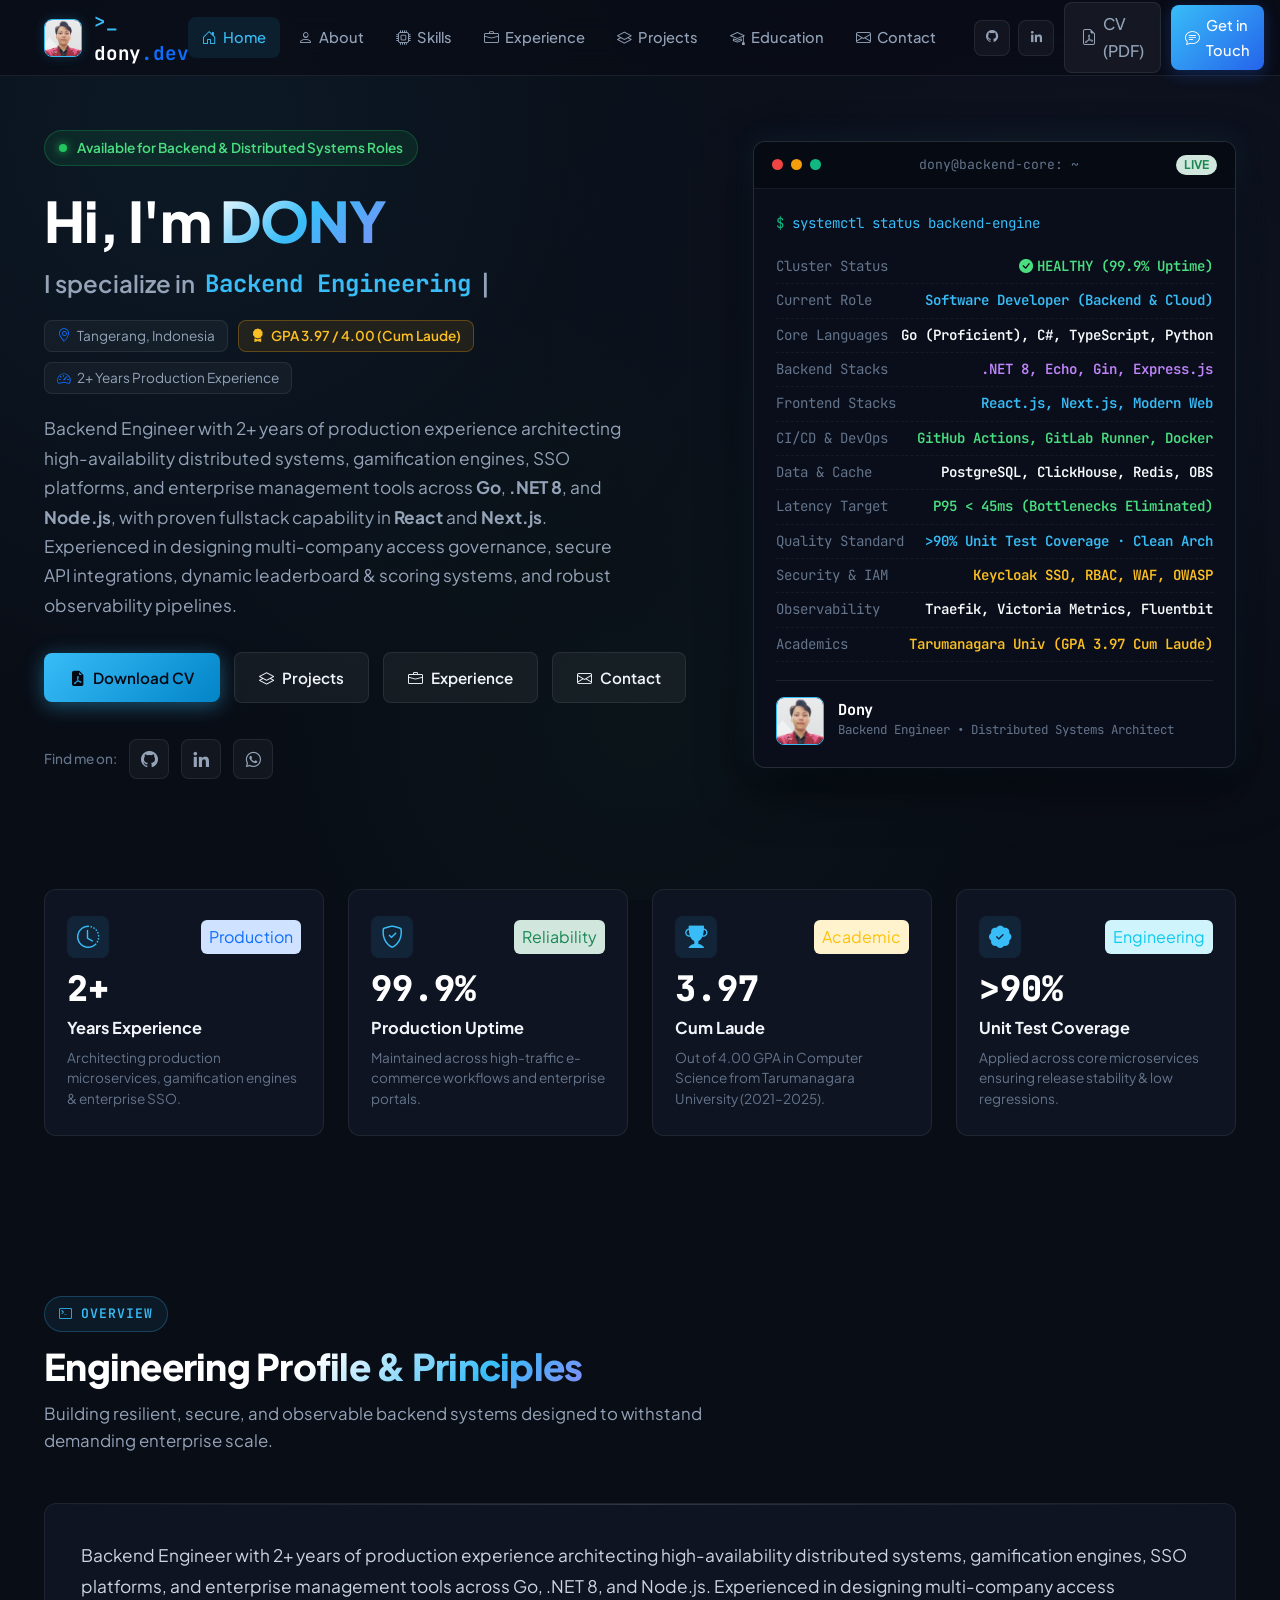
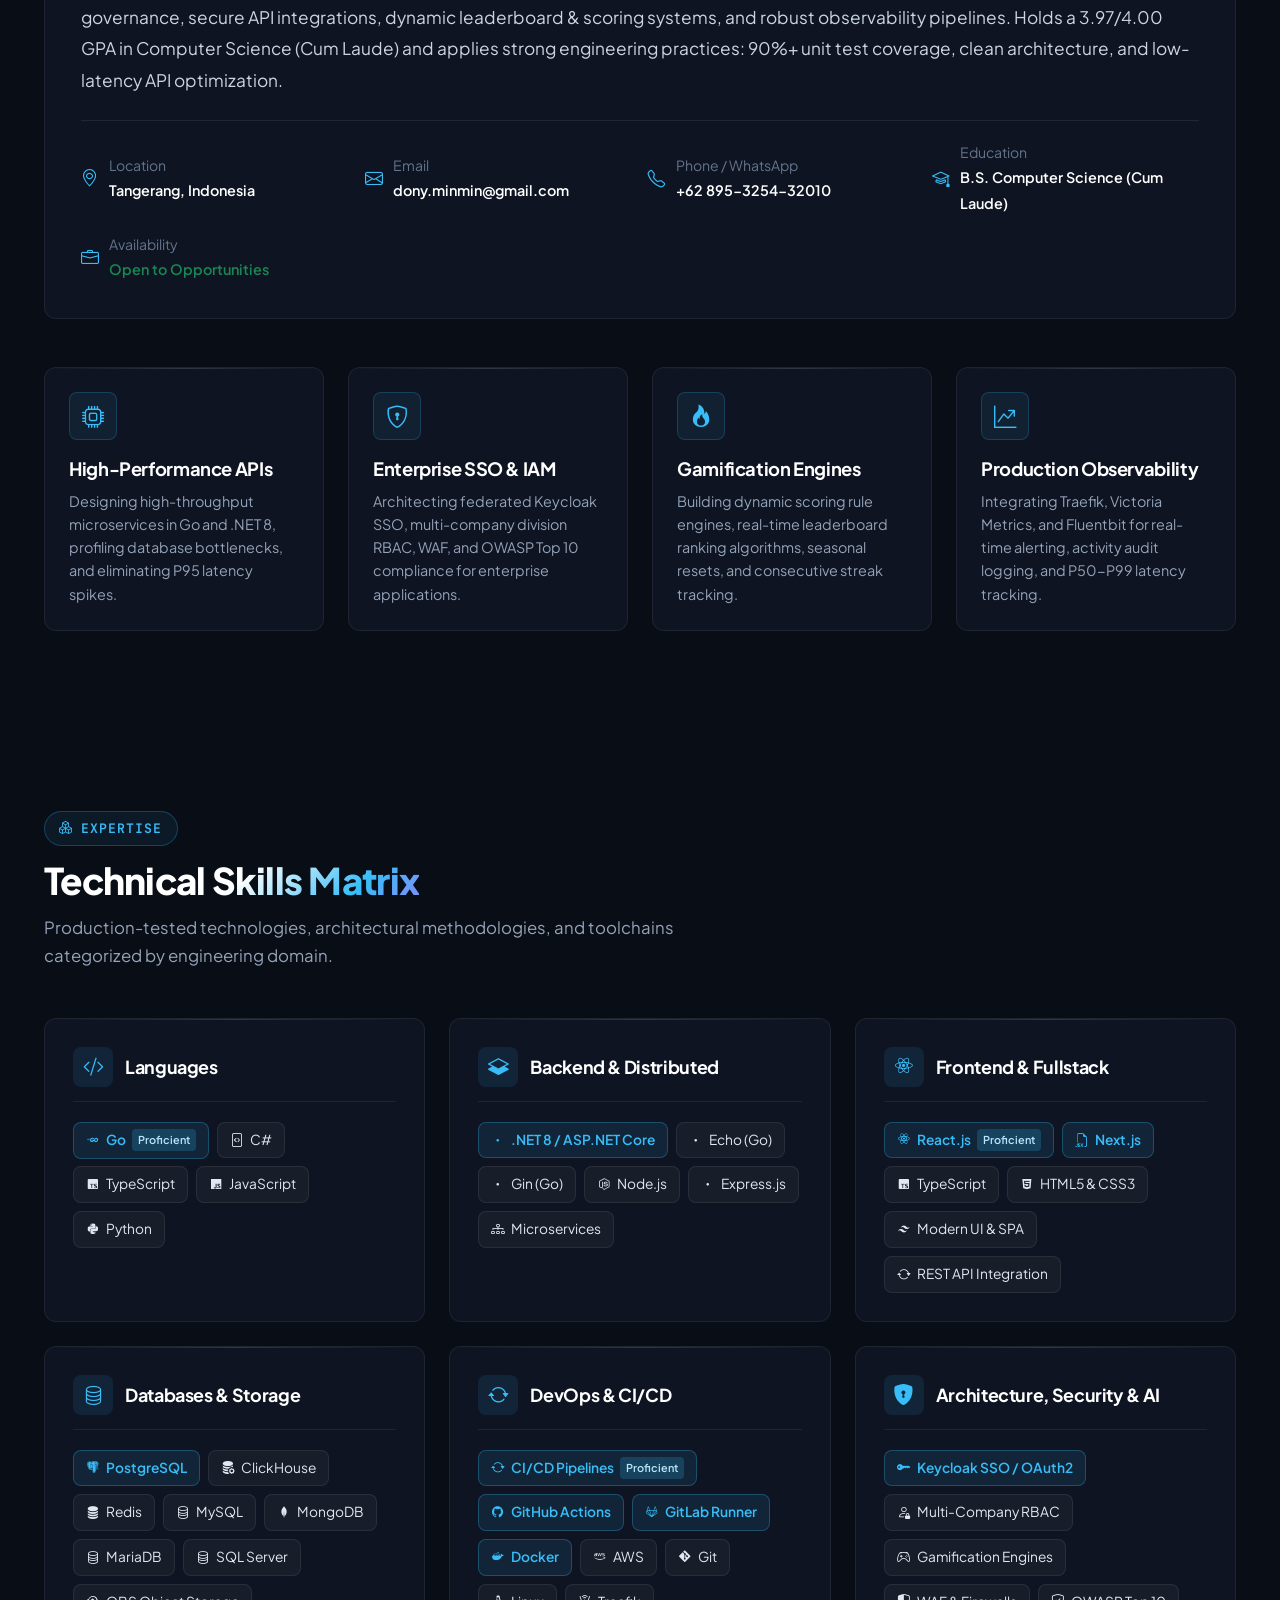
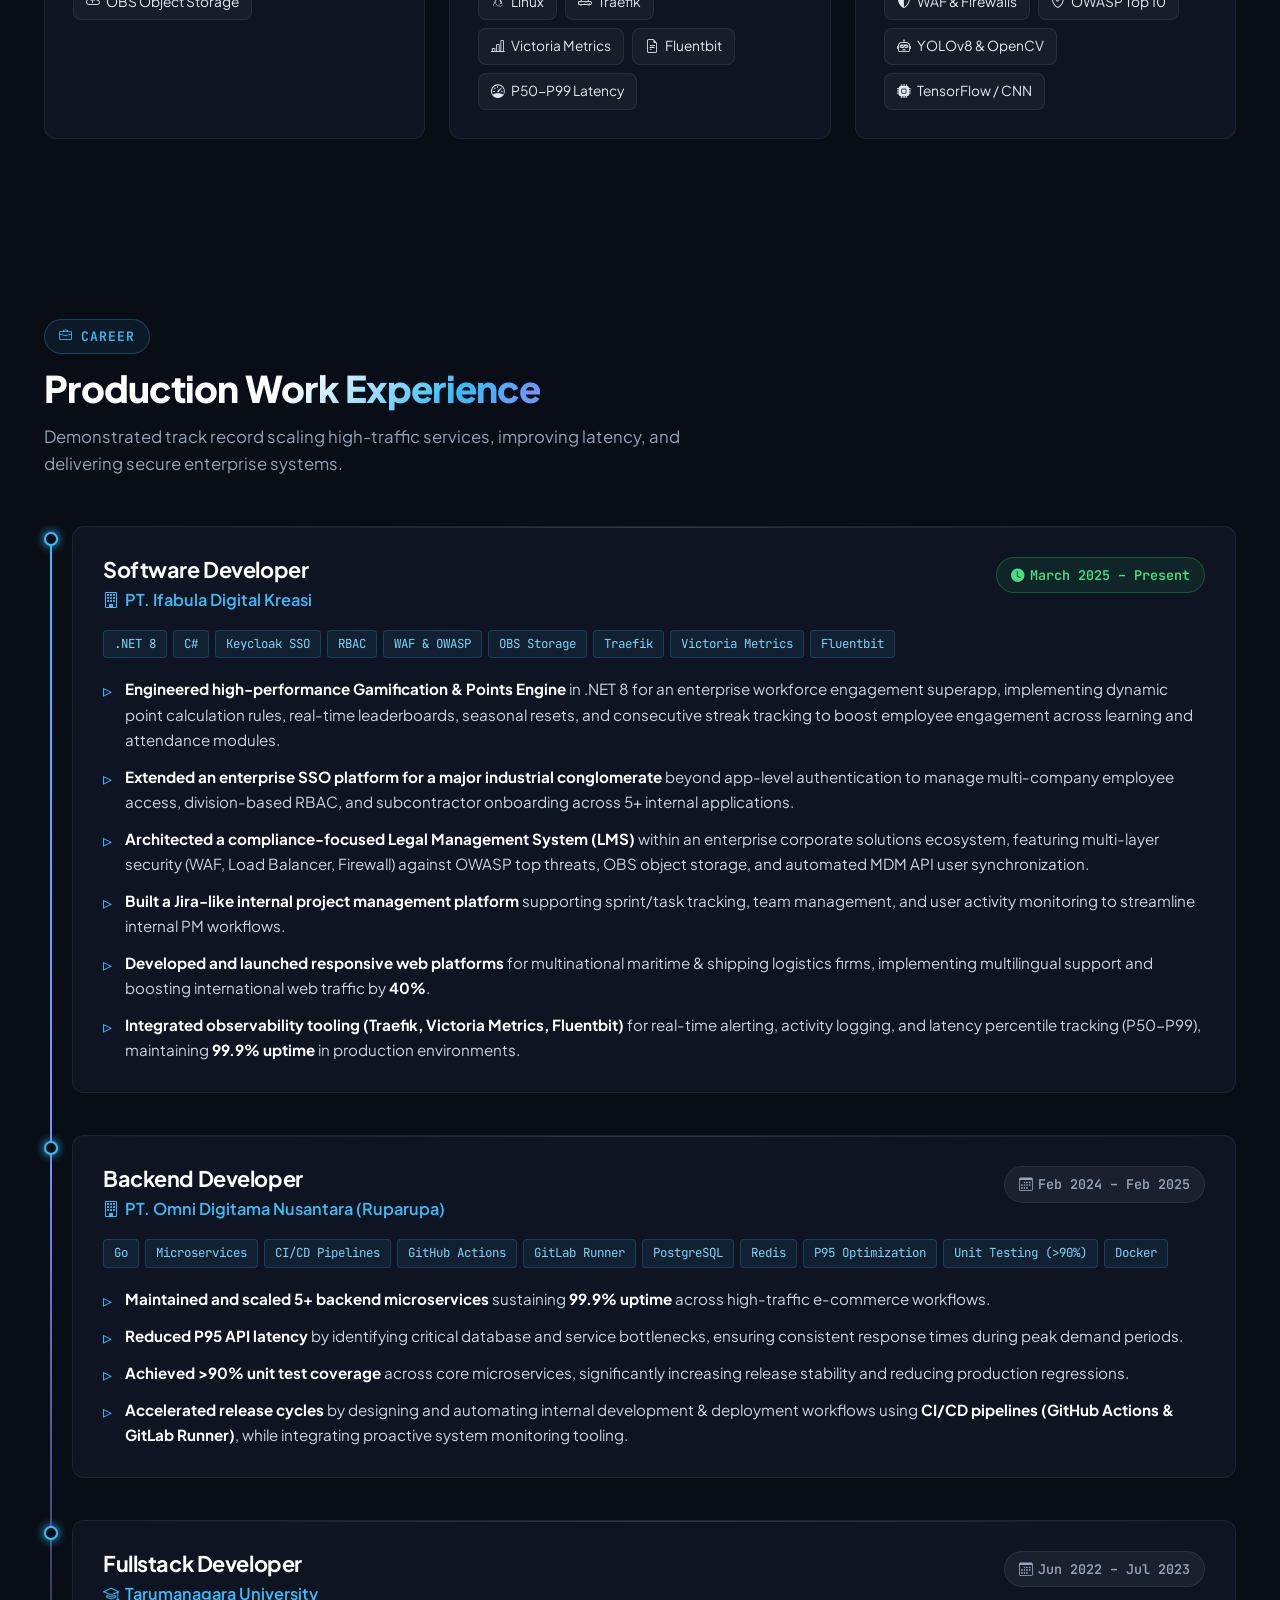
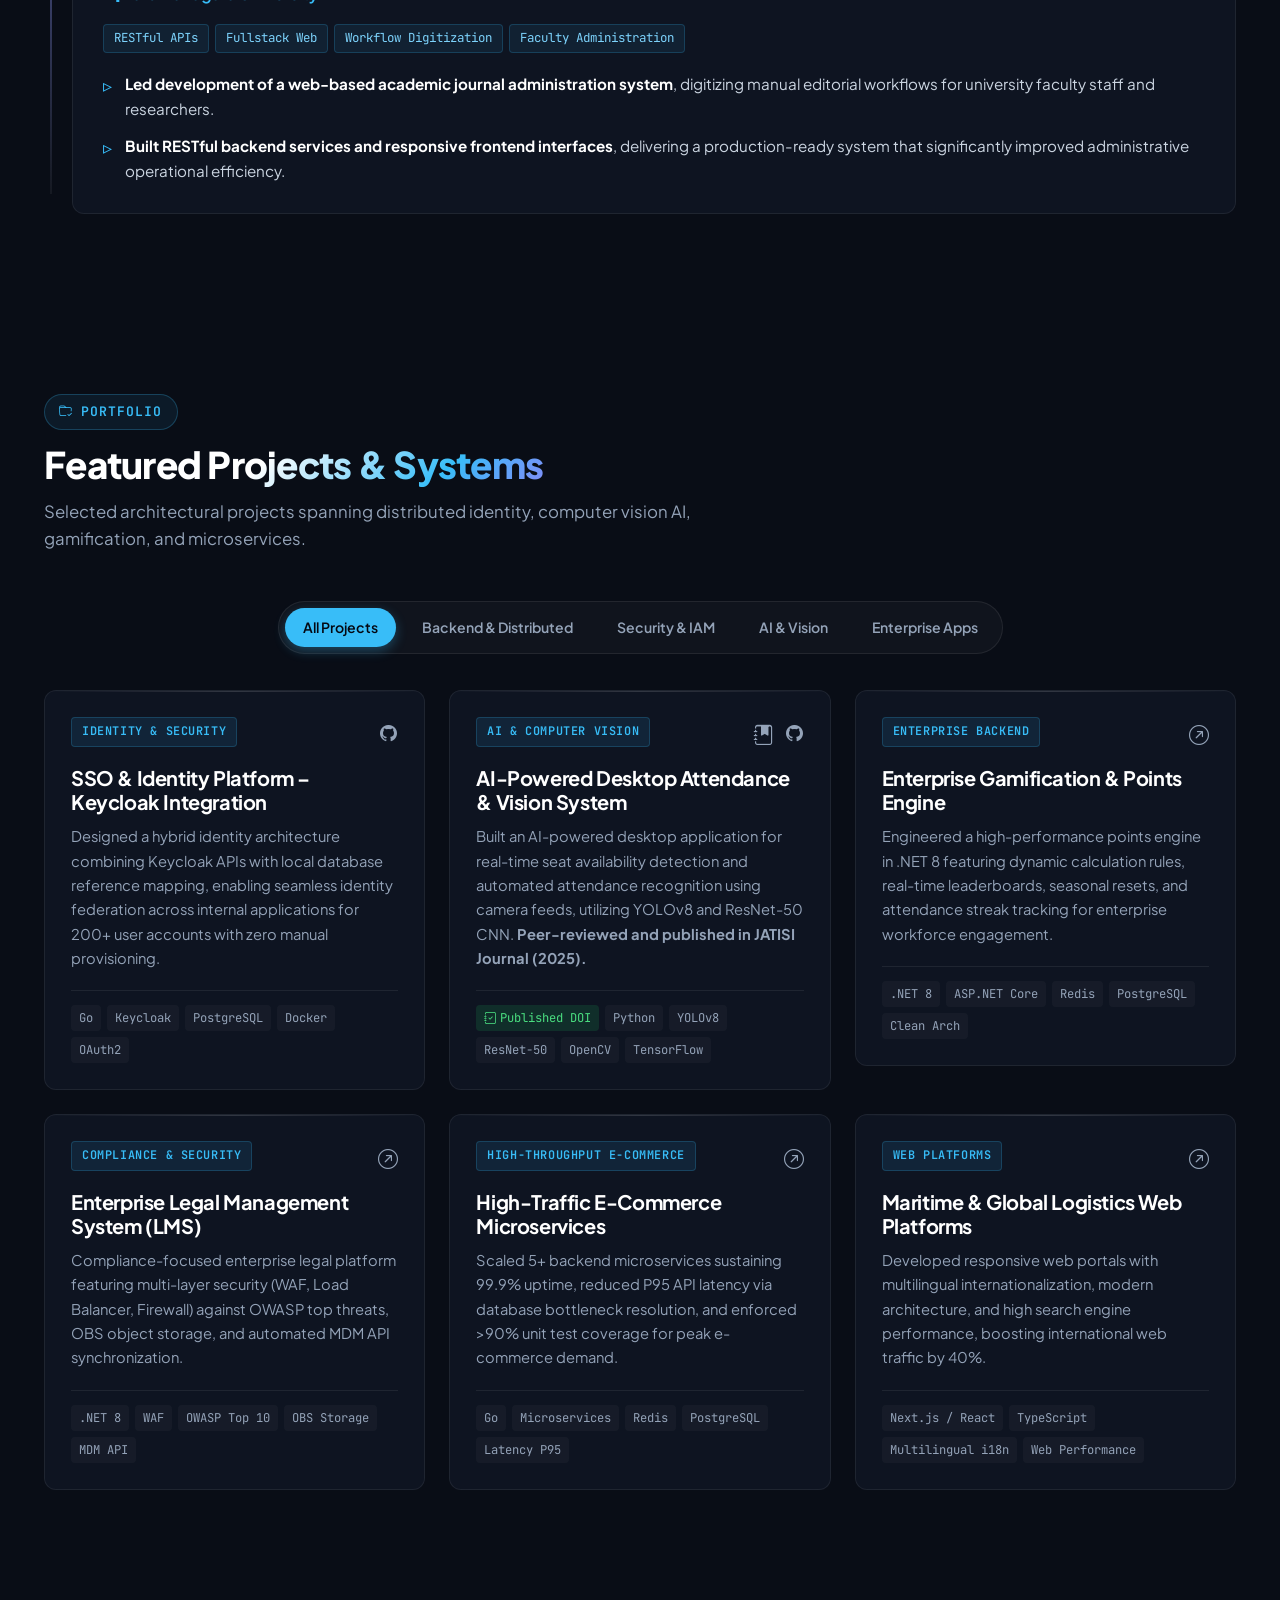
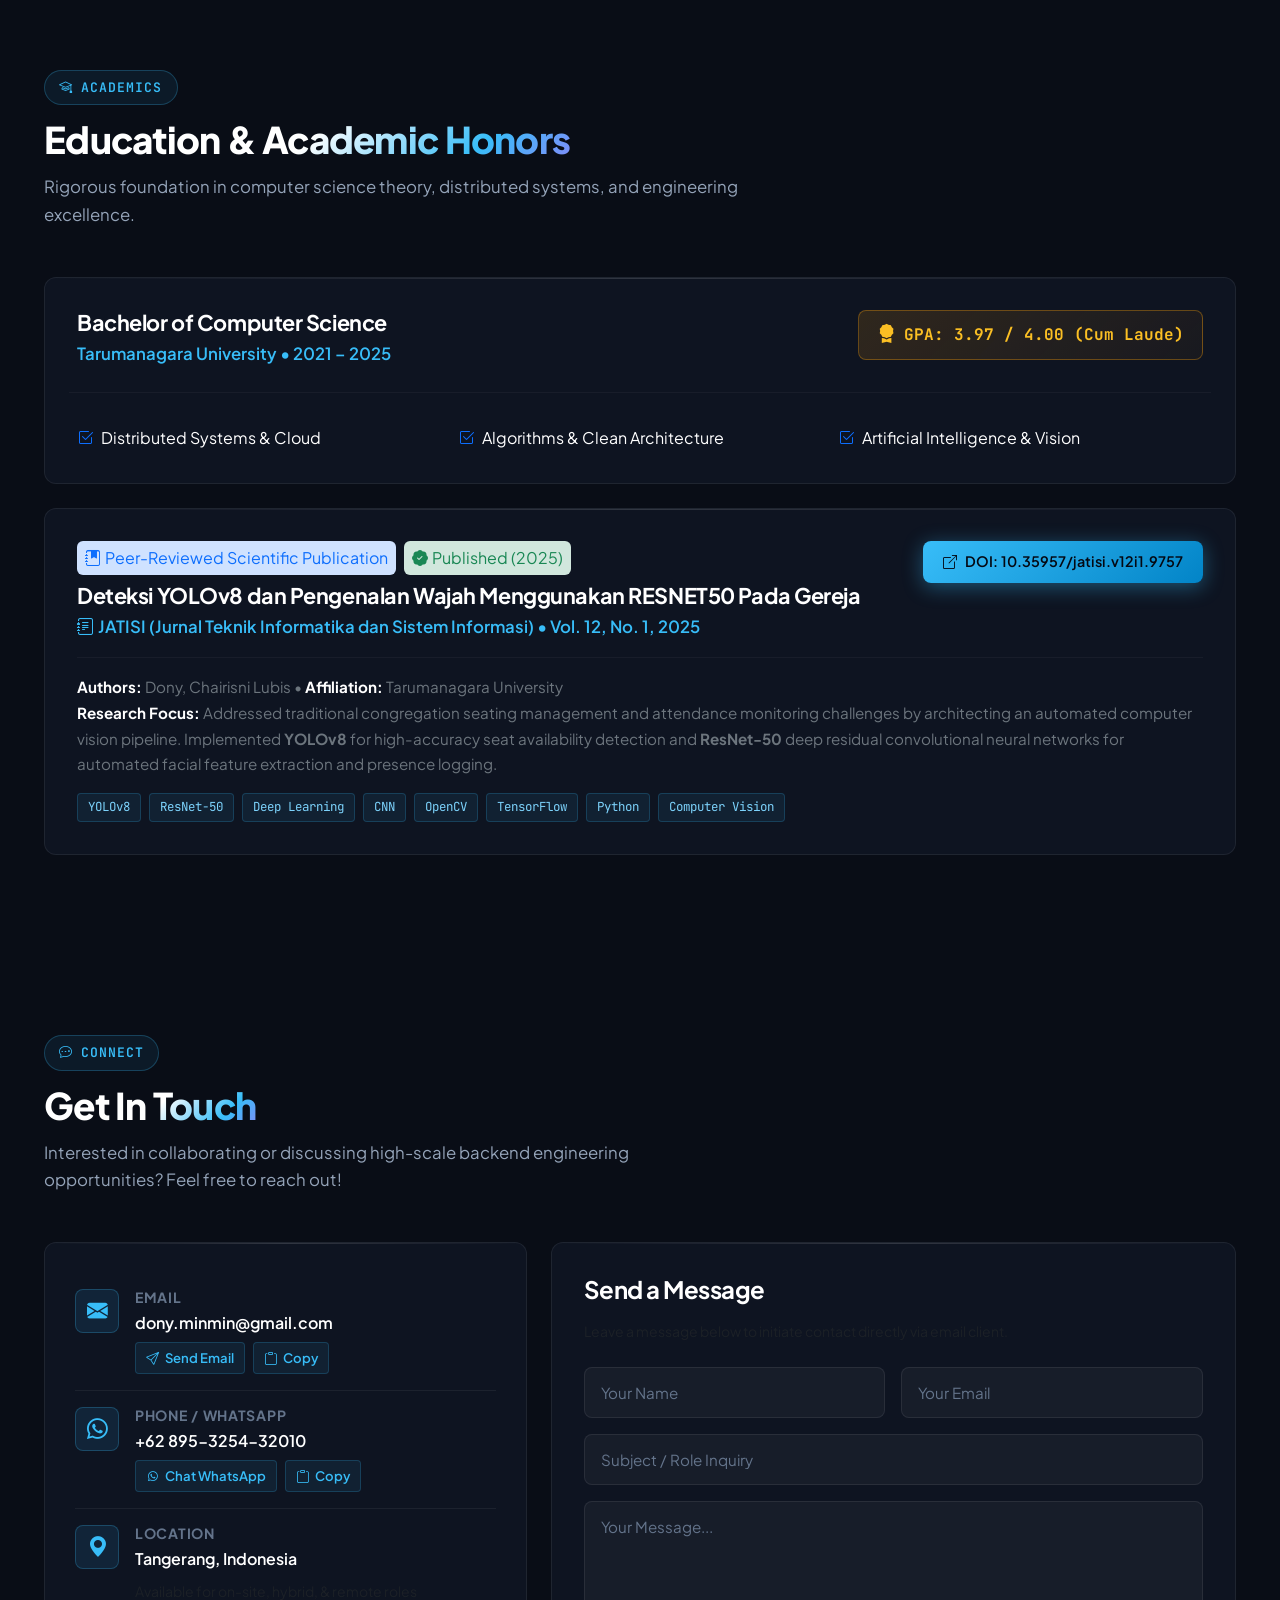
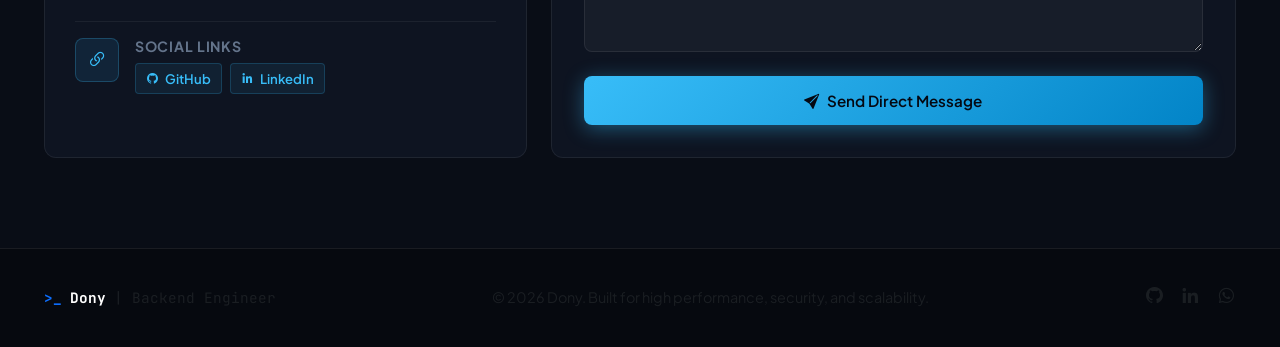
==== index.html @ e5661805 "Update honors from Summa Cum Laude to Cum Laude across website, README, and CV PDF" ====
<!DOCTYPE html>
<html lang="en">

<head>
  <meta charset="utf-8">
  <meta content="width=device-width, initial-scale=1.0" name="viewport">

  <title>Dony | Backend Engineer & Software Developer</title>
  <meta content="Backend Engineer with 2+ years of production experience architecting high-availability distributed systems, gamification engines, SSO platforms, and enterprise management tools across Go, .NET 8, and Node.js." name="description">
  <meta content="Dony, Backend Engineer, Software Developer, Go, .NET 8, Node.js, Microservices, Keycloak, SSO, PostgreSQL, Redis, Docker, Tangerang" name="keywords">

  <!-- Favicons -->
  <link href="assets/img/favicon.jpg" rel="icon">
  <link href="assets/img/apple-touch-icon.png" rel="apple-touch-icon">

  <!-- Google Fonts -->
  <link rel="preconnect" href="https://fonts.googleapis.com">
  <link rel="preconnect" href="https://fonts.gstatic.com" crossorigin>
  <link href="https://fonts.googleapis.com/css2?family=JetBrains+Mono:wght@400;500;600;700&family=Plus+Jakarta+Sans:wght@400;500;600;700;800&family=Inter:wght@400;500;600;700&display=swap" rel="stylesheet">

  <!-- Vendor CSS Files -->
  <link href="assets/vendor/aos/aos.css" rel="stylesheet">
  <link href="assets/vendor/bootstrap/css/bootstrap.min.css" rel="stylesheet">
  <link href="assets/vendor/bootstrap-icons/bootstrap-icons.css" rel="stylesheet">
  <link href="assets/vendor/boxicons/css/boxicons.min.css" rel="stylesheet">
  <link href="assets/vendor/glightbox/css/glightbox.min.css" rel="stylesheet">

  <!-- Bespoke Theme CSS File -->
  <link href="assets/css/style.css" rel="stylesheet">
</head>

<body>

  <!-- ======= Modern Sticky Glass Header ======= -->
  <header id="header">
    <div class="nav-container">

      <!-- Brand Logo -->
      <a href="#hero" class="brand-logo scrollto">
        <img src="assets/img/profile-img.jpg" alt="Dony" class="brand-avatar">
        <span><span class="brand-prompt">&gt;_</span> dony<span class="text-primary">.dev</span></span>
      </a>

      <!-- Desktop Navigation Menu -->
      <nav id="navbar" class="nav-menu">
        <ul>
          <li><a href="#hero" class="scrollto active"><i class="bi bi-house-door"></i> <span>Home</span></a></li>
          <li><a href="#about" class="scrollto"><i class="bi bi-person"></i> <span>About</span></a></li>
          <li><a href="#skills" class="scrollto"><i class="bi bi-cpu"></i> <span>Skills</span></a></li>
          <li><a href="#experience" class="scrollto"><i class="bi bi-briefcase"></i> <span>Experience</span></a></li>
          <li><a href="#portfolio" class="scrollto"><i class="bi bi-layers"></i> <span>Projects</span></a></li>
          <li><a href="#education" class="scrollto"><i class="bi bi-mortarboard"></i> <span>Education</span></a></li>
          <li><a href="#contact" class="scrollto"><i class="bi bi-envelope"></i> <span>Contact</span></a></li>
        </ul>

        <!-- Navigation CTAs & Socials -->
        <div class="nav-cta-group ms-lg-4">
          <div class="d-flex align-items-center gap-2">
            <a href="https://github.com/DonyMimin" target="_blank" rel="noopener noreferrer" class="nav-social-btn" title="GitHub Profile">
              <i class="bx bxl-github"></i>
            </a>
            <a href="https://linkedin.com/in/dony152252238" target="_blank" rel="noopener noreferrer" class="nav-social-btn" title="LinkedIn Profile">
              <i class="bx bxl-linkedin"></i>
            </a>
          </div>
          <a href="assets/docs/Dony_CV.pdf" target="_blank" download="Dony_CV_Backend_Engineer.pdf" class="btn-secondary-glow py-2 px-3 fs-6" title="Download CV PDF">
            <i class="bi bi-file-earmark-pdf"></i>
            <span>CV (PDF)</span>
          </a>
          <a href="#contact" class="nav-contact-btn scrollto">
            <i class="bi bi-chat-text"></i>
            <span>Get in Touch</span>
          </a>
        </div>
      </nav>

      <!-- Mobile Nav Toggle -->
      <button class="mobile-nav-toggle d-lg-none" aria-label="Toggle navigation">
        <i class="bi bi-list"></i>
      </button>

    </div>
  </header>
  <!-- End Header -->

  <main id="main">

    <!-- ======= Hero Section ======= -->
    <section id="hero" class="d-flex align-items-center">
      <div class="content-wrapper w-100">
        <div class="row align-items-center gy-5">

          <!-- Hero Left Column: Intro -->
          <div class="col-lg-7" data-aos="fade-right">
            
            <div class="status-pill">
              <span class="status-dot"></span>
              <span>Available for Backend &amp; Distributed Systems Roles</span>
            </div>

            <h1 class="hero-title">
              Hi, I'm <span class="name-gradient">DONY</span>
            </h1>

            <div class="hero-role">
              <span>I specialize in</span>
              <span class="typed" data-typed-items="Backend Engineering, Distributed Systems, Go &amp; .NET 8 Microservices, CI/CD &amp; DevOps Pipelines, Fullstack Web (React &amp; Next.js), Low-Latency Architecture"></span>
            </div>

            <div class="hero-meta-badges">
              <div class="meta-pill">
                <i class="bi bi-geo-alt text-primary"></i>
                <span>Tangerang, Indonesia</span>
              </div>
              <div class="meta-pill highlight">
                <i class="bi bi-award-fill"></i>
                <span>GPA 3.97 / 4.00 (Cum Laude)</span>
              </div>
              <div class="meta-pill">
                <i class="bi bi-speedometer2 text-primary"></i>
                <span>2+ Years Production Experience</span>
              </div>
            </div>

            <p class="hero-description">
              Backend Engineer with 2+ years of production experience architecting high-availability distributed systems, gamification engines, SSO platforms, and enterprise management tools across <strong>Go</strong>, <strong>.NET 8</strong>, and <strong>Node.js</strong>, with proven fullstack capability in <strong>React</strong> and <strong>Next.js</strong>. Experienced in designing multi-company access governance, secure API integrations, dynamic leaderboard & scoring systems, and robust observability pipelines. 
            </p>

            <div class="hero-actions">
              <a href="assets/docs/Dony_CV.pdf" target="_blank" download="Dony_CV_Backend_Engineer.pdf" class="btn-primary-glow">
                <i class="bi bi-file-earmark-pdf-fill"></i>
                <span>Download CV</span>
              </a>
              <a href="#portfolio" class="btn-secondary-glow scrollto">
                <i class="bi bi-layers"></i>
                <span>Projects</span>
              </a>
              <a href="#experience" class="btn-secondary-glow scrollto">
                <i class="bi bi-briefcase"></i>
                <span>Experience</span>
              </a>
              <a href="#contact" class="btn-secondary-glow scrollto">
                <i class="bi bi-envelope"></i>
                <span>Contact</span>
              </a>
            </div>

            <div class="hero-social-strip">
              <span>Find me on:</span>
              <a href="https://github.com/DonyMimin" target="_blank" rel="noopener noreferrer" class="social-pill-btn" title="GitHub"><i class="bx bxl-github"></i></a>
              <a href="https://linkedin.com/in/dony152252238" target="_blank" rel="noopener noreferrer" class="social-pill-btn" title="LinkedIn"><i class="bx bxl-linkedin"></i></a>
              <a href="https://wa.me/62895325432010" target="_blank" rel="noopener noreferrer" class="social-pill-btn" title="WhatsApp"><i class="bx bxl-whatsapp"></i></a>
            </div>

          </div>

          <!-- Hero Right: Live Architecture Mockup Card -->
          <div class="col-lg-5" data-aos="fade-left" data-aos-delay="200">
            <div class="terminal-card">
              <div class="terminal-header">
                <div class="terminal-controls">
                  <span class="terminal-dot close"></span>
                  <span class="terminal-dot minimize"></span>
                  <span class="terminal-dot expand"></span>
                </div>
                <div class="terminal-title">dony@backend-core: ~</div>
                <span class="badge bg-success-subtle text-success py-1 px-2 rounded-pill small">LIVE</span>
              </div>

              <div class="terminal-body">
                <div class="term-cmd">
                  <span class="term-prompt">$</span> systemctl status backend-engine
                </div>

                <div class="term-row">
                  <span class="term-key">Cluster Status</span>
                  <span class="term-val success"><i class="bi bi-check-circle-fill me-1"></i>HEALTHY (99.9% Uptime)</span>
                </div>

                <div class="term-row">
                  <span class="term-key">Current Role</span>
                  <span class="term-val cyan">Software Developer (Backend &amp; Cloud)</span>
                </div>

                <div class="term-row">
                  <span class="term-key">Core Languages</span>
                  <span class="term-val">Go (Proficient), C#, TypeScript, Python</span>
                </div>

                <div class="term-row">
                  <span class="term-key">Backend Stacks</span>
                  <span class="term-val purple">.NET 8, Echo, Gin, Express.js</span>
                </div>

                <div class="term-row">
                  <span class="term-key">Frontend Stacks</span>
                  <span class="term-val cyan">React.js, Next.js, Modern Web</span>
                </div>

                <div class="term-row">
                  <span class="term-key">CI/CD &amp; DevOps</span>
                  <span class="term-val success">GitHub Actions, GitLab Runner, Docker</span>
                </div>

                <div class="term-row">
                  <span class="term-key">Data &amp; Cache</span>
                  <span class="term-val">PostgreSQL, ClickHouse, Redis, OBS</span>
                </div>

                <div class="term-row">
                  <span class="term-key">Latency Target</span>
                  <span class="term-val success">P95 &lt; 45ms (Bottlenecks Eliminated)</span>
                </div>

                <div class="term-row">
                  <span class="term-key">Quality Standard</span>
                  <span class="term-val cyan">&gt;90% Unit Test Coverage · Clean Arch</span>
                </div>

                <div class="term-row">
                  <span class="term-key">Security &amp; IAM</span>
                  <span class="term-val amber">Keycloak SSO, RBAC, WAF, OWASP</span>
                </div>

                <div class="term-row">
                  <span class="term-key">Observability</span>
                  <span class="term-val">Traefik, Victoria Metrics, Fluentbit</span>
                </div>

                <div class="term-row">
                  <span class="term-key">Academics</span>
                  <span class="term-val amber">Tarumanagara Univ (GPA 3.97 Cum Laude)</span>
                </div>

                <!-- Footer Mini Profile inside Terminal -->
                <div class="terminal-footer-profile">
                  <img src="assets/img/profile-img.jpg" alt="Dony" class="term-profile-img">
                  <div class="term-profile-info">
                    <h6>Dony</h6>
                    <p>Backend Engineer &bull; Distributed Systems Architect</p>
                  </div>
                </div>

              </div>

            </div>
          </div>

        </div>
      </div>
    </section>
    <!-- End Hero Section -->

    <!-- ======= Engineering Impact Metrics Section (Replaces Facts) ======= -->
    <section id="metrics" class="metrics-section">
      <div class="content-wrapper">
        <div class="row g-4">

          <!-- Metric 1 -->
          <div class="col-lg-3 col-md-6" data-aos="fade-up" data-aos-delay="50">
            <div class="metric-card">
              <div class="metric-header">
                <div class="metric-icon"><i class="bi bi-clock-history"></i></div>
                <span class="badge-mini text-primary bg-primary-subtle px-2 py-1 rounded">Production</span>
              </div>
              <div class="metric-value">2+</div>
              <div class="metric-title">Years Experience</div>
              <p class="metric-desc">Architecting production microservices, gamification engines &amp; enterprise SSO.</p>
            </div>
          </div>

          <!-- Metric 2 -->
          <div class="col-lg-3 col-md-6" data-aos="fade-up" data-aos-delay="100">
            <div class="metric-card">
              <div class="metric-header">
                <div class="metric-icon"><i class="bi bi-shield-check"></i></div>
                <span class="badge-mini text-success bg-success-subtle px-2 py-1 rounded">Reliability</span>
              </div>
              <div class="metric-value">99.9%</div>
              <div class="metric-title">Production Uptime</div>
              <p class="metric-desc">Maintained across high-traffic e-commerce workflows and enterprise portals.</p>
            </div>
          </div>

          <!-- Metric 3 -->
          <div class="col-lg-3 col-md-6" data-aos="fade-up" data-aos-delay="150">
            <div class="metric-card">
              <div class="metric-header">
                <div class="metric-icon"><i class="bi bi-trophy-fill"></i></div>
                <span class="badge-mini text-warning bg-warning-subtle px-2 py-1 rounded">Academic</span>
              </div>
              <div class="metric-value">3.97</div>
              <div class="metric-title">Cum Laude</div>
              <p class="metric-desc">Out of 4.00 GPA in Computer Science from Tarumanagara University (2021–2025).</p>
            </div>
          </div>

          <!-- Metric 4 -->
          <div class="col-lg-3 col-md-6" data-aos="fade-up" data-aos-delay="200">
            <div class="metric-card">
              <div class="metric-header">
                <div class="metric-icon"><i class="bi bi-patch-check-fill"></i></div>
                <span class="badge-mini text-info bg-info-subtle px-2 py-1 rounded">Engineering</span>
              </div>
              <div class="metric-value">&gt;90%</div>
              <div class="metric-title">Unit Test Coverage</div>
              <p class="metric-desc">Applied across core microservices ensuring release stability &amp; low regressions.</p>
            </div>
          </div>

        </div>
      </div>
    </section>
    <!-- End Metrics Section -->

    <!-- ======= About & Engineering Philosophy Section ======= -->
    <section id="about" class="about">
      <div class="content-wrapper">

        <div class="section-title" data-aos="fade-up">
          <span class="section-badge"><i class="bi bi-terminal"></i> Overview</span>
          <h2>Engineering <span class="text-gradient">Profile &amp; Principles</span></h2>
          <p>Building resilient, secure, and observable backend systems designed to withstand demanding enterprise scale.</p>
        </div>

        <div class="row gy-4 mb-5">
          <div class="col-lg-12" data-aos="fade-up">
            <div class="glass-card about-bio-card">
              <p class="about-bio-text">
                Backend Engineer with 2+ years of production experience architecting high-availability distributed systems, gamification engines, SSO platforms, and enterprise management tools across Go, .NET 8, and Node.js. Experienced in designing multi-company access governance, secure API integrations, dynamic leaderboard &amp; scoring systems, and robust observability pipelines. Holds a 3.97/4.00 GPA in Computer Science (Cum Laude) and applies strong engineering practices: 90%+ unit test coverage, clean architecture, and low-latency API optimization.
              </p>

              <div class="about-bio-details">
                <div class="bio-detail-item">
                  <i class="bi bi-geo-alt"></i>
                  <div>
                    <span class="label d-block">Location</span>
                    <span class="val">Tangerang, Indonesia</span>
                  </div>
                </div>

                <div class="bio-detail-item">
                  <i class="bi bi-envelope"></i>
                  <div>
                    <span class="label d-block">Email</span>
                    <span class="val">dony.minmin@gmail.com</span>
                  </div>
                </div>

                <div class="bio-detail-item">
                  <i class="bi bi-telephone"></i>
                  <div>
                    <span class="label d-block">Phone / WhatsApp</span>
                    <span class="val">+62 895-3254-32010</span>
                  </div>
                </div>

                <div class="bio-detail-item">
                  <i class="bi bi-mortarboard"></i>
                  <div>
                    <span class="label d-block">Education</span>
                    <span class="val">B.S. Computer Science (Cum Laude)</span>
                  </div>
                </div>

                <div class="bio-detail-item">
                  <i class="bi bi-briefcase"></i>
                  <div>
                    <span class="label d-block">Availability</span>
                    <span class="val text-success">Open to Opportunities</span>
                  </div>
                </div>
              </div>

            </div>
          </div>
        </div>

        <!-- 4 Architectural Pillars -->
        <div class="row g-4">

          <div class="col-md-6 col-lg-3" data-aos="fade-up" data-aos-delay="100">
            <div class="glass-card pillar-card">
              <div class="pillar-icon-wrap">
                <i class="bi bi-cpu"></i>
              </div>
              <h4>High-Performance APIs</h4>
              <p>Designing high-throughput microservices in Go and .NET 8, profiling database bottlenecks, and eliminating P95 latency spikes.</p>
            </div>
          </div>

          <div class="col-md-6 col-lg-3" data-aos="fade-up" data-aos-delay="150">
            <div class="glass-card pillar-card">
              <div class="pillar-icon-wrap">
                <i class="bi bi-shield-lock"></i>
              </div>
              <h4>Enterprise SSO &amp; IAM</h4>
              <p>Architecting federated Keycloak SSO, multi-company division RBAC, WAF, and OWASP Top 10 compliance for enterprise applications.</p>
            </div>
          </div>

          <div class="col-md-6 col-lg-3" data-aos="fade-up" data-aos-delay="200">
            <div class="glass-card pillar-card">
              <div class="pillar-icon-wrap">
                <i class="bi bi-fire"></i>
              </div>
              <h4>Gamification Engines</h4>
              <p>Building dynamic scoring rule engines, real-time leaderboard ranking algorithms, seasonal resets, and consecutive streak tracking.</p>
            </div>
          </div>

          <div class="col-md-6 col-lg-3" data-aos="fade-up" data-aos-delay="250">
            <div class="glass-card pillar-card">
              <div class="pillar-icon-wrap">
                <i class="bi bi-graph-up-arrow"></i>
              </div>
              <h4>Production Observability</h4>
              <p>Integrating Traefik, Victoria Metrics, and Fluentbit for real-time alerting, activity audit logging, and P50-P99 latency tracking.</p>
            </div>
          </div>

        </div>

      </div>
    </section>
    <!-- End About Section -->

    <!-- ======= Technical Skills Matrix Section ======= -->
    <section id="skills" class="skills">
      <div class="content-wrapper">

        <div class="section-title" data-aos="fade-up">
          <span class="section-badge"><i class="bi bi-boxes"></i> Expertise</span>
          <h2>Technical <span class="text-gradient">Skills Matrix</span></h2>
          <p>Production-tested technologies, architectural methodologies, and toolchains categorized by engineering domain.</p>
        </div>

        <div class="row g-4">

          <!-- 1. Programming Languages -->
          <div class="col-lg-4 col-md-6" data-aos="fade-up">
            <div class="glass-card skill-group-card">
              <div class="skill-group-header">
                <div class="skill-group-icon"><i class="bi bi-code-slash"></i></div>
                <h4 class="skill-group-title">Languages</h4>
              </div>
              <div class="skill-tags-wrapper">
                <span class="tech-chip proficient">
                  <i class="bx bxl-go-lang"></i> Go <span class="badge-mini">Proficient</span>
                </span>
                <span class="tech-chip"><i class="bi bi-file-code"></i> C#</span>
                <span class="tech-chip"><i class="bx bxl-typescript"></i> TypeScript</span>
                <span class="tech-chip"><i class="bx bxl-javascript"></i> JavaScript</span>
                <span class="tech-chip"><i class="bx bxl-python"></i> Python</span>
              </div>
            </div>
          </div>

          <!-- 2. Backend & Distributed -->
          <div class="col-lg-4 col-md-6" data-aos="fade-up" data-aos-delay="50">
            <div class="glass-card skill-group-card">
              <div class="skill-group-header">
                <div class="skill-group-icon"><i class="bi bi-layers-half"></i></div>
                <h4 class="skill-group-title">Backend &amp; Distributed</h4>
              </div>
              <div class="skill-tags-wrapper">
                <span class="tech-chip proficient"><i class="bi bi-dot"></i> .NET 8 / ASP.NET Core</span>
                <span class="tech-chip"><i class="bi bi-dot"></i> Echo (Go)</span>
                <span class="tech-chip"><i class="bi bi-dot"></i> Gin (Go)</span>
                <span class="tech-chip"><i class="bx bxl-nodejs"></i> Node.js</span>
                <span class="tech-chip"><i class="bi bi-dot"></i> Express.js</span>
                <span class="tech-chip"><i class="bi bi-diagram-3"></i> Microservices</span>
              </div>
            </div>
          </div>

          <!-- 3. Frontend & Modern Web -->
          <div class="col-lg-4 col-md-6" data-aos="fade-up" data-aos-delay="100">
            <div class="glass-card skill-group-card">
              <div class="skill-group-header">
                <div class="skill-group-icon"><i class="bx bxl-react"></i></div>
                <h4 class="skill-group-title">Frontend &amp; Fullstack</h4>
              </div>
              <div class="skill-tags-wrapper">
                <span class="tech-chip proficient"><i class="bx bxl-react"></i> React.js <span class="badge-mini">Proficient</span></span>
                <span class="tech-chip proficient"><i class="bi bi-filetype-jsx"></i> Next.js</span>
                <span class="tech-chip"><i class="bx bxl-typescript"></i> TypeScript</span>
                <span class="tech-chip"><i class="bx bxl-html5"></i> HTML5 &amp; CSS3</span>
                <span class="tech-chip"><i class="bx bxl-tailwind-css"></i> Modern UI &amp; SPA</span>
                <span class="tech-chip"><i class="bi bi-arrow-repeat"></i> REST API Integration</span>
              </div>
            </div>
          </div>

          <!-- 4. Databases & Storage -->
          <div class="col-lg-4 col-md-6" data-aos="fade-up" data-aos-delay="150">
            <div class="glass-card skill-group-card">
              <div class="skill-group-header">
                <div class="skill-group-icon"><i class="bi bi-database"></i></div>
                <h4 class="skill-group-title">Databases &amp; Storage</h4>
              </div>
              <div class="skill-tags-wrapper">
                <span class="tech-chip proficient"><i class="bx bxl-postgresql"></i> PostgreSQL</span>
                <span class="tech-chip"><i class="bi bi-database-fill-gear"></i> ClickHouse</span>
                <span class="tech-chip"><i class="bi bi-database-fill"></i> Redis</span>
                <span class="tech-chip"><i class="bi bi-database"></i> MySQL</span>
                <span class="tech-chip"><i class="bx bxl-mongodb"></i> MongoDB</span>
                <span class="tech-chip"><i class="bi bi-database"></i> MariaDB</span>
                <span class="tech-chip"><i class="bi bi-database"></i> SQL Server</span>
                <span class="tech-chip"><i class="bi bi-cloud-arrow-up"></i> OBS Object Storage</span>
              </div>
            </div>
          </div>

          <!-- 5. DevOps & CI/CD Pipelines -->
          <div class="col-lg-4 col-md-6" data-aos="fade-up" data-aos-delay="200">
            <div class="glass-card skill-group-card">
              <div class="skill-group-header">
                <div class="skill-group-icon"><i class="bi bi-arrow-repeat"></i></div>
                <h4 class="skill-group-title">DevOps &amp; CI/CD</h4>
              </div>
              <div class="skill-tags-wrapper">
                <span class="tech-chip proficient"><i class="bi bi-arrow-repeat"></i> CI/CD Pipelines <span class="badge-mini">Proficient</span></span>
                <span class="tech-chip proficient"><i class="bx bxl-github"></i> GitHub Actions</span>
                <span class="tech-chip proficient"><i class="bx bxl-gitlab"></i> GitLab Runner</span>
                <span class="tech-chip proficient"><i class="bx bxl-docker"></i> Docker</span>
                <span class="tech-chip"><i class="bx bxl-aws"></i> AWS</span>
                <span class="tech-chip"><i class="bx bxl-git"></i> Git</span>
                <span class="tech-chip"><i class="bx bxl-tux"></i> Linux</span>
                <span class="tech-chip"><i class="bi bi-router"></i> Traefik</span>
                <span class="tech-chip"><i class="bi bi-bar-chart-line"></i> Victoria Metrics</span>
                <span class="tech-chip"><i class="bi bi-file-earmark-text"></i> Fluentbit</span>
                <span class="tech-chip"><i class="bi bi-speedometer"></i> P50-P99 Latency</span>
              </div>
            </div>
          </div>

          <!-- 6. Architecture, Security & AI -->
          <div class="col-lg-4 col-md-6" data-aos="fade-up" data-aos-delay="250">
            <div class="glass-card skill-group-card">
              <div class="skill-group-header">
                <div class="skill-group-icon"><i class="bi bi-shield-lock-fill"></i></div>
                <h4 class="skill-group-title">Architecture, Security &amp; AI</h4>
              </div>
              <div class="skill-tags-wrapper">
                <span class="tech-chip proficient"><i class="bi bi-key-fill"></i> Keycloak SSO / OAuth2</span>
                <span class="tech-chip"><i class="bi bi-person-lock"></i> Multi-Company RBAC</span>
                <span class="tech-chip"><i class="bi bi-controller"></i> Gamification Engines</span>
                <span class="tech-chip"><i class="bi bi-shield-shaded"></i> WAF &amp; Firewalls</span>
                <span class="tech-chip"><i class="bi bi-shield-check"></i> OWASP Top 10</span>
                <span class="tech-chip"><i class="bi bi-robot"></i> YOLOv8 &amp; OpenCV</span>
                <span class="tech-chip"><i class="bi bi-cpu-fill"></i> TensorFlow / CNN</span>
              </div>
            </div>
          </div>

        </div>

      </div>
    </section>
    <!-- End Technical Skills Matrix Section -->

    <!-- ======= Work Experience Section ======= -->
    <section id="experience" class="experience">
      <div class="content-wrapper">

        <div class="section-title" data-aos="fade-up">
          <span class="section-badge"><i class="bi bi-briefcase"></i> Career</span>
          <h2>Production <span class="text-gradient">Work Experience</span></h2>
          <p>Demonstrated track record scaling high-traffic services, improving latency, and delivering secure enterprise systems.</p>
        </div>

        <div class="experience-timeline">

          <!-- Job 1: Ifabula Digital Kreasi -->
          <div class="exp-item" data-aos="fade-up">
            <div class="exp-dot"></div>
            <div class="glass-card exp-card">

              <div class="exp-header">
                <div class="exp-role-company">
                  <h3>Software Developer</h3>
                  <div class="exp-company">
                    <i class="bi bi-building"></i>
                    <span>PT. Ifabula Digital Kreasi</span>
                  </div>
                </div>
                <div class="exp-meta-badge current">
                  <i class="bi bi-clock-fill"></i>
                  <span>March 2025 – Present</span>
                </div>
              </div>

              <div class="exp-stack-tags">
                <span class="stack-tag">.NET 8</span>
                <span class="stack-tag">C#</span>
                <span class="stack-tag">Keycloak SSO</span>
                <span class="stack-tag">RBAC</span>
                <span class="stack-tag">WAF &amp; OWASP</span>
                <span class="stack-tag">OBS Storage</span>
                <span class="stack-tag">Traefik</span>
                <span class="stack-tag">Victoria Metrics</span>
                <span class="stack-tag">Fluentbit</span>
              </div>

              <ul class="exp-bullet-list">
                <li>
                  <strong>Engineered high-performance Gamification &amp; Points Engine</strong> in .NET 8 for an enterprise workforce engagement superapp, implementing dynamic point calculation rules, real-time leaderboards, seasonal resets, and consecutive streak tracking to boost employee engagement across learning and attendance modules.
                </li>
                <li>
                  <strong>Extended an enterprise SSO platform for a major industrial conglomerate</strong> beyond app-level authentication to manage multi-company employee access, division-based RBAC, and subcontractor onboarding across 5+ internal applications.
                </li>
                <li>
                  <strong>Architected a compliance-focused Legal Management System (LMS)</strong> within an enterprise corporate solutions ecosystem, featuring multi-layer security (WAF, Load Balancer, Firewall) against OWASP top threats, OBS object storage, and automated MDM API user synchronization.
                </li>
                <li>
                  <strong>Built a Jira-like internal project management platform</strong> supporting sprint/task tracking, team management, and user activity monitoring to streamline internal PM workflows.
                </li>
                <li>
                  <strong>Developed and launched responsive web platforms</strong> for multinational maritime &amp; shipping logistics firms, implementing multilingual support and boosting international web traffic by <strong>40%</strong>.
                </li>
                <li>
                  <strong>Integrated observability tooling (Traefik, Victoria Metrics, Fluentbit)</strong> for real-time alerting, activity logging, and latency percentile tracking (P50-P99), maintaining <strong>99.9% uptime</strong> in production environments.
                </li>
              </ul>

            </div>
          </div>

          <!-- Job 2: Ruparupa -->
          <div class="exp-item" data-aos="fade-up" data-aos-delay="100">
            <div class="exp-dot"></div>
            <div class="glass-card exp-card">

              <div class="exp-header">
                <div class="exp-role-company">
                  <h3>Backend Developer</h3>
                  <div class="exp-company">
                    <i class="bi bi-building"></i>
                    <span>PT. Omni Digitama Nusantara (Ruparupa)</span>
                  </div>
                </div>
                <div class="exp-meta-badge">
                  <i class="bi bi-calendar3"></i>
                  <span>Feb 2024 – Feb 2025</span>
                </div>
              </div>

              <div class="exp-stack-tags">
                <span class="stack-tag">Go</span>
                <span class="stack-tag">Microservices</span>
                <span class="stack-tag">CI/CD Pipelines</span>
                <span class="stack-tag">GitHub Actions</span>
                <span class="stack-tag">GitLab Runner</span>
                <span class="stack-tag">PostgreSQL</span>
                <span class="stack-tag">Redis</span>
                <span class="stack-tag">P95 Optimization</span>
                <span class="stack-tag">Unit Testing (&gt;90%)</span>
                <span class="stack-tag">Docker</span>
              </div>

              <ul class="exp-bullet-list">
                <li>
                  <strong>Maintained and scaled 5+ backend microservices</strong> sustaining <strong>99.9% uptime</strong> across high-traffic e-commerce workflows.
                </li>
                <li>
                  <strong>Reduced P95 API latency</strong> by identifying critical database and service bottlenecks, ensuring consistent response times during peak demand periods.
                </li>
                <li>
                  <strong>Achieved &gt;90% unit test coverage</strong> across core microservices, significantly increasing release stability and reducing production regressions.
                </li>
                <li>
                  <strong>Accelerated release cycles</strong> by designing and automating internal development &amp; deployment workflows using <strong>CI/CD pipelines (GitHub Actions &amp; GitLab Runner)</strong>, while integrating proactive system monitoring tooling.
                </li>
              </ul>

            </div>
          </div>

          <!-- Job 3: Tarumanagara University -->
          <div class="exp-item" data-aos="fade-up" data-aos-delay="150">
            <div class="exp-dot"></div>
            <div class="glass-card exp-card">

              <div class="exp-header">
                <div class="exp-role-company">
                  <h3>Fullstack Developer</h3>
                  <div class="exp-company">
                    <i class="bi bi-mortarboard"></i>
                    <span>Tarumanagara University</span>
                  </div>
                </div>
                <div class="exp-meta-badge">
                  <i class="bi bi-calendar3"></i>
                  <span>Jun 2022 – Jul 2023</span>
                </div>
              </div>

              <div class="exp-stack-tags">
                <span class="stack-tag">RESTful APIs</span>
                <span class="stack-tag">Fullstack Web</span>
                <span class="stack-tag">Workflow Digitization</span>
                <span class="stack-tag">Faculty Administration</span>
              </div>

              <ul class="exp-bullet-list">
                <li>
                  <strong>Led development of a web-based academic journal administration system</strong>, digitizing manual editorial workflows for university faculty staff and researchers.
                </li>
                <li>
                  <strong>Built RESTful backend services and responsive frontend interfaces</strong>, delivering a production-ready system that significantly improved administrative operational efficiency.
                </li>
              </ul>

            </div>
          </div>

        </div>

      </div>
    </section>
    <!-- End Work Experience Section -->

    <!-- ======= Featured Projects Showcase Section ======= -->
    <section id="portfolio" class="portfolio">
      <div class="content-wrapper">

        <div class="section-title" data-aos="fade-up">
          <span class="section-badge"><i class="bi bi-folder-check"></i> Portfolio</span>
          <h2>Featured <span class="text-gradient">Projects &amp; Systems</span></h2>
          <p>Selected architectural projects spanning distributed identity, computer vision AI, gamification, and microservices.</p>
        </div>

        <!-- Filter Controls -->
        <div class="portfolio-filters-wrap" data-aos="fade-up">
          <ul id="portfolio-flters">
            <li data-filter="*" class="filter-active">All Projects</li>
            <li data-filter=".filter-backend">Backend &amp; Distributed</li>
            <li data-filter=".filter-security">Security &amp; IAM</li>
            <li data-filter=".filter-ai">AI &amp; Vision</li>
            <li data-filter=".filter-enterprise">Enterprise Apps</li>
          </ul>
        </div>

        <!-- Projects Grid -->
        <div class="row g-4 portfolio-container" data-aos="fade-up" data-aos-delay="100">

          <!-- Project 1: SSO & Keycloak -->
          <div class="col-lg-4 col-md-6 portfolio-item filter-backend filter-security">
            <div class="glass-card project-card">
              <div class="project-card-header">
                <span class="project-type-badge">Identity &amp; Security</span>
                <div class="project-links">
                  <a href="https://github.com/DonyMimin" target="_blank" rel="noopener noreferrer" class="project-icon-link" title="GitHub Source"><i class="bx bxl-github"></i></a>
                </div>
              </div>
              <h3 class="project-title">SSO &amp; Identity Platform – Keycloak Integration</h3>
              <p class="project-desc">
                Designed a hybrid identity architecture combining Keycloak APIs with local database reference mapping, enabling seamless identity federation across internal applications for 200+ user accounts with zero manual provisioning.
              </p>
              <div class="project-tech-tags">
                <span class="project-tag">Go</span>
                <span class="project-tag">Keycloak</span>
                <span class="project-tag">PostgreSQL</span>
                <span class="project-tag">Docker</span>
                <span class="project-tag">OAuth2</span>
              </div>
            </div>
          </div>

          <!-- Project 2: AI Desktop Attendance -->
          <div class="col-lg-4 col-md-6 portfolio-item filter-ai">
            <div class="glass-card project-card">
              <div class="project-card-header">
                <span class="project-type-badge">AI &amp; Computer Vision</span>
                <div class="project-links">
                  <a href="https://doi.org/10.35957/jatisi.v12i1.9757" target="_blank" rel="noopener noreferrer" class="project-icon-link" title="Published Paper in JATISI Journal (DOI: 10.35957/jatisi.v12i1.9757)"><i class="bi bi-journal-bookmark-fill"></i></a>
                  <a href="https://github.com/DonyMimin" target="_blank" rel="noopener noreferrer" class="project-icon-link" title="GitHub Source"><i class="bx bxl-github"></i></a>
                </div>
              </div>
              <h3 class="project-title">AI-Powered Desktop Attendance &amp; Vision System</h3>
              <p class="project-desc">
                Built an AI-powered desktop application for real-time seat availability detection and automated attendance recognition using camera feeds, utilizing YOLOv8 and ResNet-50 CNN. <strong>Peer-reviewed and published in JATISI Journal (2025).</strong>
              </p>
              <div class="project-tech-tags">
                <span class="project-tag" style="background: rgba(34, 197, 94, 0.15); border-color: rgba(34, 197, 94, 0.4); color: #4ade80;"><i class="bi bi-journal-check me-1"></i>Published DOI</span>
                <span class="project-tag">Python</span>
                <span class="project-tag">YOLOv8</span>
                <span class="project-tag">ResNet-50</span>
                <span class="project-tag">OpenCV</span>
                <span class="project-tag">TensorFlow</span>
              </div>
            </div>
          </div>

          <!-- Project 3: Gamification & Points Engine -->
          <div class="col-lg-4 col-md-6 portfolio-item filter-backend filter-enterprise">
            <div class="glass-card project-card">
              <div class="project-card-header">
                <span class="project-type-badge">Enterprise Backend</span>
                <div class="project-links">
                  <a href="#experience" class="project-icon-link scrollto" title="Work Experience Details"><i class="bi bi-arrow-up-right-circle"></i></a>
                </div>
              </div>
              <h3 class="project-title">Enterprise Gamification &amp; Points Engine</h3>
              <p class="project-desc">
                Engineered a high-performance points engine in .NET 8 featuring dynamic calculation rules, real-time leaderboards, seasonal resets, and attendance streak tracking for enterprise workforce engagement.
              </p>
              <div class="project-tech-tags">
                <span class="project-tag">.NET 8</span>
                <span class="project-tag">ASP.NET Core</span>
                <span class="project-tag">Redis</span>
                <span class="project-tag">PostgreSQL</span>
                <span class="project-tag">Clean Arch</span>
              </div>
            </div>
          </div>

          <!-- Project 4: Legal Management System (LMS) -->
          <div class="col-lg-4 col-md-6 portfolio-item filter-security filter-enterprise">
            <div class="glass-card project-card">
              <div class="project-card-header">
                <span class="project-type-badge">Compliance &amp; Security</span>
                <div class="project-links">
                  <a href="#experience" class="project-icon-link scrollto" title="Work Experience Details"><i class="bi bi-arrow-up-right-circle"></i></a>
                </div>
              </div>
              <h3 class="project-title">Enterprise Legal Management System (LMS)</h3>
              <p class="project-desc">
                Compliance-focused enterprise legal platform featuring multi-layer security (WAF, Load Balancer, Firewall) against OWASP top threats, OBS object storage, and automated MDM API synchronization.
              </p>
              <div class="project-tech-tags">
                <span class="project-tag">.NET 8</span>
                <span class="project-tag">WAF</span>
                <span class="project-tag">OWASP Top 10</span>
                <span class="project-tag">OBS Storage</span>
                <span class="project-tag">MDM API</span>
              </div>
            </div>
          </div>

          <!-- Project 5: High-Traffic Microservices -->
          <div class="col-lg-4 col-md-6 portfolio-item filter-backend">
            <div class="glass-card project-card">
              <div class="project-card-header">
                <span class="project-type-badge">High-Throughput E-Commerce</span>
                <div class="project-links">
                  <a href="#experience" class="project-icon-link scrollto" title="Work Experience Details"><i class="bi bi-arrow-up-right-circle"></i></a>
                </div>
              </div>
              <h3 class="project-title">High-Traffic E-Commerce Microservices</h3>
              <p class="project-desc">
                Scaled 5+ backend microservices sustaining 99.9% uptime, reduced P95 API latency via database bottleneck resolution, and enforced &gt;90% unit test coverage for peak e-commerce demand.
              </p>
              <div class="project-tech-tags">
                <span class="project-tag">Go</span>
                <span class="project-tag">Microservices</span>
                <span class="project-tag">Redis</span>
                <span class="project-tag">PostgreSQL</span>
                <span class="project-tag">Latency P95</span>
              </div>
            </div>
          </div>

          <!-- Project 6: Maritime Enterprise Platforms -->
          <div class="col-lg-4 col-md-6 portfolio-item filter-enterprise">
            <div class="glass-card project-card">
              <div class="project-card-header">
                <span class="project-type-badge">Web Platforms</span>
                <div class="project-links">
                  <a href="#experience" class="project-icon-link scrollto" title="Work Experience Details"><i class="bi bi-arrow-up-right-circle"></i></a>
                </div>
              </div>
              <h3 class="project-title">Maritime &amp; Global Logistics Web Platforms</h3>
              <p class="project-desc">
                Developed responsive web portals with multilingual internationalization, modern architecture, and high search engine performance, boosting international web traffic by 40%.
              </p>
              <div class="project-tech-tags">
                <span class="project-tag">Next.js / React</span>
                <span class="project-tag">TypeScript</span>
                <span class="project-tag">Multilingual i18n</span>
                <span class="project-tag">Web Performance</span>
              </div>
            </div>
          </div>

        </div>

      </div>
    </section>
    <!-- End Featured Projects Section -->

    <!-- ======= Education & Academic Honors Section ======= -->
    <section id="education" class="education">
      <div class="content-wrapper">

        <div class="section-title" data-aos="fade-up">
          <span class="section-badge"><i class="bi bi-mortarboard"></i> Academics</span>
          <h2>Education &amp; <span class="text-gradient">Academic Honors</span></h2>
          <p>Rigorous foundation in computer science theory, distributed systems, and engineering excellence.</p>
        </div>

        <div class="row" data-aos="fade-up">
          <div class="col-lg-12">
            <div class="glass-card education-card">

              <div class="edu-header">
                <div class="edu-title-group">
                  <h3>Bachelor of Computer Science</h3>
                  <div class="edu-institution">Tarumanagara University &bull; 2021 – 2025</div>
                </div>

                <div class="gpa-highlight-badge">
                  <i class="bi bi-award-fill"></i>
                  <span>GPA: 3.97 / 4.00 (Cum Laude)</span>
                </div>
              </div>

              <div class="row mt-4 pt-3 border-top border-secondary border-opacity-10 g-3">
                <div class="col-md-4">
                  <div class="d-flex align-items-center gap-2 text-white">
                    <i class="bi bi-check2-square text-primary"></i>
                    <span>Distributed Systems &amp; Cloud</span>
                  </div>
                </div>
                <div class="col-md-4">
                  <div class="d-flex align-items-center gap-2 text-white">
                    <i class="bi bi-check2-square text-primary"></i>
                    <span>Algorithms &amp; Clean Architecture</span>
                  </div>
                </div>
                <div class="col-md-4">
                  <div class="d-flex align-items-center gap-2 text-white">
                    <i class="bi bi-check2-square text-primary"></i>
                    <span>Artificial Intelligence &amp; Vision</span>
                  </div>
                </div>
              </div>

            </div>
          </div>
        </div>

        <!-- Scientific Publication & Research Card -->
        <div class="row mt-4" data-aos="fade-up" data-aos-delay="100">
          <div class="col-lg-12">
            <div class="glass-card education-card">

              <div class="edu-header">
                <div class="edu-title-group">
                  <div class="d-flex align-items-center gap-2 mb-2">
                    <span class="badge-mini text-primary bg-primary-subtle px-2 py-1 rounded">
                      <i class="bi bi-journal-bookmark-fill me-1"></i>Peer-Reviewed Scientific Publication
                    </span>
                    <span class="badge-mini text-success bg-success-subtle px-2 py-1 rounded">
                      <i class="bi bi-patch-check-fill me-1"></i>Published (2025)
                    </span>
                  </div>
                  <h3>Deteksi YOLOv8 dan Pengenalan Wajah Menggunakan RESNET50 Pada Gereja</h3>
                  <div class="edu-institution">
                    <i class="bi bi-journal-text me-1"></i>JATISI (Jurnal Teknik Informatika dan Sistem Informasi) &bull; Vol. 12, No. 1, 2025
                  </div>
                </div>

                <div class="d-flex flex-column align-items-lg-end gap-2">
                  <a href="https://doi.org/10.35957/jatisi.v12i1.9757" target="_blank" rel="noopener noreferrer" class="btn-primary-glow" style="padding: 9px 20px; font-size: 0.9rem;">
                    <i class="bi bi-box-arrow-up-right"></i>
                    <span>DOI: 10.35957/jatisi.v12i1.9757</span>
                  </a>
                </div>
              </div>

              <div class="mt-3 pt-3 border-top border-secondary border-opacity-10">
                <p class="text-secondary mb-3" style="line-height: 1.7; font-size: 0.95rem;">
                  <strong class="text-white">Authors:</strong> Dony, Chairisni Lubis &bull; <strong class="text-white">Affiliation:</strong> Tarumanagara University<br>
                  <strong class="text-white">Research Focus:</strong> Addressed traditional congregation seating management and attendance monitoring challenges by architecting an automated computer vision pipeline. Implemented <strong>YOLOv8</strong> for high-accuracy seat availability detection and <strong>ResNet-50</strong> deep residual convolutional neural networks for automated facial feature extraction and presence logging.
                </p>

                <div class="d-flex flex-wrap gap-2">
                  <span class="stack-tag">YOLOv8</span>
                  <span class="stack-tag">ResNet-50</span>
                  <span class="stack-tag">Deep Learning</span>
                  <span class="stack-tag">CNN</span>
                  <span class="stack-tag">OpenCV</span>
                  <span class="stack-tag">TensorFlow</span>
                  <span class="stack-tag">Python</span>
                  <span class="stack-tag">Computer Vision</span>
                </div>
              </div>

            </div>
          </div>
        </div>

      </div>
    </section>
    <!-- End Education Section -->

    <!-- ======= Contact Section ======= -->
    <section id="contact" class="contact">
      <div class="content-wrapper">

        <div class="section-title" data-aos="fade-up">
          <span class="section-badge"><i class="bi bi-chat-dots"></i> Connect</span>
          <h2>Get In <span class="text-gradient">Touch</span></h2>
          <p>Interested in collaborating or discussing high-scale backend engineering opportunities? Feel free to reach out!</p>
        </div>

        <div class="row g-4" data-aos="fade-up" data-aos-delay="100">

          <!-- Left Column: Contact Methods -->
          <div class="col-lg-5">
            <div class="glass-card contact-info-card">

              <!-- Email -->
              <div class="contact-method-item">
                <div class="contact-icon-box"><i class="bi bi-envelope-fill"></i></div>
                <div class="contact-details">
                  <h5>Email</h5>
                  <p>dony.minmin@gmail.com</p>
                  <div class="d-flex gap-2">
                    <a href="mailto:dony.minmin@gmail.com" class="contact-action-btn">
                      <i class="bi bi-send"></i> Send Email
                    </a>
                    <button type="button" class="contact-action-btn" onclick="copyToClipboard('dony.minmin@gmail.com', this)">
                      <i class="bi bi-clipboard"></i> Copy
                    </button>
                  </div>
                </div>
              </div>

              <!-- Phone / WhatsApp -->
              <div class="contact-method-item">
                <div class="contact-icon-box"><i class="bi bi-whatsapp"></i></div>
                <div class="contact-details">
                  <h5>Phone / WhatsApp</h5>
                  <p>+62 895-3254-32010</p>
                  <div class="d-flex gap-2">
                    <a href="https://wa.me/62895325432010" target="_blank" rel="noopener noreferrer" class="contact-action-btn">
                      <i class="bx bxl-whatsapp"></i> Chat WhatsApp
                    </a>
                    <button type="button" class="contact-action-btn" onclick="copyToClipboard('+62895325432010', this)">
                      <i class="bi bi-clipboard"></i> Copy
                    </button>
                  </div>
                </div>
              </div>

              <!-- Location -->
              <div class="contact-method-item">
                <div class="contact-icon-box"><i class="bi bi-geo-alt-fill"></i></div>
                <div class="contact-details">
                  <h5>Location</h5>
                  <p>Tangerang, Indonesia</p>
                  <span class="text-muted small">Available for on-site, hybrid, &amp; remote roles</span>
                </div>
              </div>

              <!-- Profiles -->
              <div class="contact-method-item">
                <div class="contact-icon-box"><i class="bi bi-link-45deg"></i></div>
                <div class="contact-details">
                  <h5>Social Links</h5>
                  <div class="d-flex gap-2 mt-2">
                    <a href="https://github.com/DonyMimin" target="_blank" rel="noopener noreferrer" class="contact-action-btn">
                      <i class="bx bxl-github"></i> GitHub
                    </a>
                    <a href="https://linkedin.com/in/dony152252238" target="_blank" rel="noopener noreferrer" class="contact-action-btn">
                      <i class="bx bxl-linkedin"></i> LinkedIn
                    </a>
                  </div>
                </div>
              </div>

            </div>
          </div>

          <!-- Right Column: Direct Quick Message Form -->
          <div class="col-lg-7">
            <div class="glass-card contact-form-card">
              <h4 class="mb-3 text-white fw-bold">Send a Message</h4>
              <p class="text-muted mb-4 small">Leave a message below to initiate contact directly via email client.</p>

              <form onsubmit="handleContactSubmit(event)" id="quickContactForm">
                <div class="row g-3">
                  <div class="col-md-6">
                    <input type="text" id="contactName" class="form-control-custom" placeholder="Your Name" required>
                  </div>
                  <div class="col-md-6">
                    <input type="email" id="contactEmail" class="form-control-custom" placeholder="Your Email" required>
                  </div>
                  <div class="col-12">
                    <input type="text" id="contactSubject" class="form-control-custom" placeholder="Subject / Role Inquiry" required>
                  </div>
                  <div class="col-12">
                    <textarea id="contactMessage" rows="5" class="form-control-custom" placeholder="Your Message..." required></textarea>
                  </div>
                  <div class="col-12">
                    <button type="submit" class="btn-primary-glow border-0 w-100 justify-content-center">
                      <i class="bi bi-send-fill"></i>
                      <span>Send Direct Message</span>
                    </button>
                  </div>
                </div>
              </form>

              <script>
                function handleContactSubmit(e) {
                  e.preventDefault();
                  const name = document.getElementById('contactName').value;
                  const email = document.getElementById('contactEmail').value;
                  const subject = document.getElementById('contactSubject').value;
                  const message = document.getElementById('contactMessage').value;
                  
                  const mailtoUrl = `mailto:dony.minmin@gmail.com?subject=${encodeURIComponent(subject)}&body=${encodeURIComponent("From: " + name + " (" + email + ")\n\n" + message)}`;
                  window.location.href = mailtoUrl;
                }
              </script>

            </div>
          </div>

        </div>

      </div>
    </section>
    <!-- End Contact Section -->

  </main>
  <!-- End #main -->

  <!-- ======= Modern Footer ======= -->
  <footer id="footer">
    <div class="content-wrapper">
      <div class="footer-content">
        <div class="footer-brand">
          <span class="text-primary">&gt;_</span>
          <span>Dony</span>
          <span class="text-muted fw-normal">| Backend Engineer</span>
        </div>
        <div class="text-muted">
          &copy; 2026 Dony. Built for high performance, security, and scalability.
        </div>
        <div class="d-flex align-items-center gap-3">
          <a href="https://github.com/DonyMimin" target="_blank" rel="noopener noreferrer" class="text-muted hover-primary"><i class="bx bxl-github fs-5"></i></a>
          <a href="https://linkedin.com/in/dony152252238" target="_blank" rel="noopener noreferrer" class="text-muted hover-primary"><i class="bx bxl-linkedin fs-5"></i></a>
          <a href="https://wa.me/62895325432010" target="_blank" rel="noopener noreferrer" class="text-muted hover-primary"><i class="bx bxl-whatsapp fs-5"></i></a>
        </div>
      </div>
    </div>
  </footer>
  <!-- End Footer -->

  <a href="#" class="back-to-top" aria-label="Back to top">
    <i class="bi bi-arrow-up"></i>
  </a>

  <!-- Vendor JS Files -->
  <script src="assets/vendor/purecounter/purecounter_vanilla.js"></script>
  <script src="assets/vendor/aos/aos.js"></script>
  <script src="assets/vendor/bootstrap/js/bootstrap.bundle.min.js"></script>
  <script src="assets/vendor/glightbox/js/glightbox.min.js"></script>
  <script src="assets/vendor/isotope-layout/isotope.pkgd.min.js"></script>
  <script src="assets/vendor/typed.js/typed.umd.js"></script>

  <!-- Modern Application JS File -->
  <script src="assets/js/main.js"></script>

</body>

</html>
---- assets/css/style.css ----
/* ==============================================================
   DONY - BACKEND ENGINEER & SOFTWARE DEVELOPER PORTFOLIO
   Modern Bespoke Dark Slate Theme & Architectural Design System
   ============================================================== */

:root {
  --bg-dark: #090d16;
  --bg-darker: #06090f;
  --bg-card: rgba(16, 23, 38, 0.75);
  --bg-card-hover: rgba(23, 32, 54, 0.85);
  --bg-glass: rgba(15, 23, 42, 0.65);
  --border-color: rgba(255, 255, 255, 0.08);
  --border-color-glow: rgba(56, 189, 248, 0.3);
  --border-card: rgba(255, 255, 255, 0.07);

  --primary: #38bdf8;
  --primary-glow: rgba(56, 189, 248, 0.2);
  --secondary: #818cf8;
  --accent: #22c55e;
  --accent-cyan: #06b6d4;
  --accent-amber: #f59e0b;

  --text-main: #f1f5f9;
  --text-secondary: #94a3b8;
  --text-muted: #64748b;
  --text-highlight: #ffffff;

  --font-main: 'Plus Jakarta Sans', 'Inter', -apple-system, BlinkMacSystemFont, "Segoe UI", Roboto, sans-serif;
  --font-code: 'JetBrains Mono', 'Fira Code', Consolas, Monaco, monospace;

  --transition-fast: 0.2s ease;
  --transition-normal: 0.3s cubic-bezier(0.16, 1, 0.3, 1);
  --radius-sm: 8px;
  --radius-md: 12px;
  --radius-lg: 18px;
  --radius-full: 9999px;
}

/* ==============================================================
   Base & Reset
   ============================================================== */
*, *::before, *::after {
  box-sizing: border-box;
}

html {
  scroll-behavior: smooth;
  scroll-padding-top: 85px;
}

body {
  font-family: var(--font-main);
  background-color: var(--bg-dark);
  color: var(--text-main);
  line-height: 1.65;
  overflow-x: hidden;
  position: relative;
  background-image: 
    radial-gradient(circle at 15% 15%, rgba(56, 189, 248, 0.07) 0%, transparent 45%),
    radial-gradient(circle at 85% 35%, rgba(129, 140, 248, 0.06) 0%, transparent 45%),
    radial-gradient(circle at 50% 80%, rgba(34, 197, 94, 0.04) 0%, transparent 45%);
  background-attachment: fixed;
}

a {
  color: var(--primary);
  text-decoration: none;
  transition: all var(--transition-fast);
}

a:hover {
  color: #7dd3fc;
  text-decoration: none;
}

h1, h2, h3, h4, h5, h6 {
  color: var(--text-highlight);
  font-weight: 700;
  letter-spacing: -0.02em;
}

/* Back to top button */
.back-to-top {
  position: fixed;
  visibility: hidden;
  opacity: 0;
  right: 20px;
  bottom: 20px;
  z-index: 996;
  background: rgba(30, 41, 59, 0.85);
  border: 1px solid var(--border-color);
  backdrop-filter: blur(10px);
  width: 44px;
  height: 44px;
  border-radius: var(--radius-sm);
  display: flex;
  align-items: center;
  justify-content: center;
  transition: all var(--transition-normal);
  color: var(--primary);
  box-shadow: 0 8px 20px rgba(0, 0, 0, 0.4);
}

.back-to-top:hover {
  background: var(--primary);
  color: #040812;
  transform: translateY(-3px);
  box-shadow: 0 10px 25px rgba(56, 189, 248, 0.35);
}

.back-to-top.active {
  visibility: visible;
  opacity: 1;
}

/* ==============================================================
   Modern Sticky Glass Navigation Bar
   ============================================================== */
#header {
  position: fixed;
  top: 0;
  left: 0;
  right: 0;
  width: 100%;
  height: 76px;
  background: rgba(9, 13, 22, 0.82);
  backdrop-filter: blur(16px);
  -webkit-backdrop-filter: blur(16px);
  border-bottom: 1px solid var(--border-color);
  z-index: 999;
  display: flex;
  align-items: center;
  transition: all var(--transition-normal);
  padding: 0;
}

#header.header-scrolled {
  height: 68px;
  background: rgba(6, 9, 15, 0.95);
  box-shadow: 0 10px 30px rgba(0, 0, 0, 0.5);
  border-bottom: 1px solid rgba(255, 255, 255, 0.1);
}

.nav-container {
  display: flex;
  align-items: center;
  justify-content: space-between;
  width: 100%;
  max-width: 1240px;
  margin: 0 auto;
  padding: 0 24px;
}

/* Brand Logo */
.brand-logo {
  display: flex;
  align-items: center;
  gap: 12px;
  font-family: var(--font-code);
  font-weight: 700;
  font-size: 1.2rem;
  color: var(--text-highlight);
  letter-spacing: -0.01em;
}

.brand-logo:hover {
  color: var(--primary);
}

.brand-avatar {
  width: 38px;
  height: 38px;
  border-radius: var(--radius-sm);
  object-fit: cover;
  border: 1.5px solid var(--primary);
  box-shadow: 0 0 12px var(--primary-glow);
}

.brand-prompt {
  color: var(--primary);
  font-weight: 600;
}

/* Desktop Navbar */
.nav-menu {
  display: flex;
  align-items: center;
}

.nav-menu ul {
  display: flex;
  align-items: center;
  list-style: none;
  margin: 0;
  padding: 0;
  gap: 4px;
}

.nav-menu a, .nav-menu a:focus {
  display: flex;
  align-items: center;
  gap: 6px;
  padding: 8px 14px;
  font-size: 0.92rem;
  font-weight: 500;
  color: var(--text-secondary);
  border-radius: var(--radius-sm);
  transition: all var(--transition-fast);
}

.nav-menu a:hover, 
.nav-menu a.active {
  color: var(--text-highlight);
  background: rgba(255, 255, 255, 0.06);
}

.nav-menu a.active {
  color: var(--primary);
  background: rgba(56, 189, 248, 0.1);
}

.nav-cta-group {
  display: flex;
  align-items: center;
  gap: 10px;
}

.nav-social-btn {
  display: inline-flex;
  align-items: center;
  justify-content: center;
  width: 36px;
  height: 36px;
  border-radius: var(--radius-sm);
  background: rgba(255, 255, 255, 0.04);
  border: 1px solid var(--border-color);
  color: var(--text-secondary);
  font-size: 1.15rem;
  transition: all var(--transition-fast);
}

.nav-social-btn:hover {
  color: var(--primary);
  background: rgba(56, 189, 248, 0.1);
  border-color: var(--primary);
  transform: translateY(-2px);
}

.nav-contact-btn {
  display: inline-flex;
  align-items: center;
  gap: 8px;
  padding: 8px 18px;
  font-size: 0.88rem;
  font-weight: 600;
  background: linear-gradient(135deg, #38bdf8 0%, #2563eb 100%);
  color: #ffffff !important;
  border-radius: var(--radius-sm);
  box-shadow: 0 4px 15px rgba(37, 99, 235, 0.3);
  transition: all var(--transition-normal);
}

.nav-contact-btn:hover {
  box-shadow: 0 6px 20px rgba(56, 189, 248, 0.45);
  transform: translateY(-2px);
}

/* Mobile Nav Toggle */
.mobile-nav-toggle {
  display: none;
  font-size: 26px;
  color: var(--text-main);
  background: transparent;
  border: none;
  cursor: pointer;
  padding: 4px;
}

@media (max-width: 991px) {
  .mobile-nav-toggle {
    display: block;
  }

  .nav-menu {
    position: fixed;
    top: 76px;
    right: -100%;
    width: 80%;
    max-width: 320px;
    height: calc(100vh - 76px);
    background: rgba(9, 13, 22, 0.98);
    backdrop-filter: blur(20px);
    border-left: 1px solid var(--border-color);
    flex-direction: column;
    align-items: flex-start;
    padding: 24px;
    transition: right var(--transition-normal);
    overflow-y: auto;
  }

  .nav-menu.navbar-mobile {
    right: 0;
  }

  .nav-menu ul {
    flex-direction: column;
    width: 100%;
    gap: 8px;
    margin-bottom: 24px;
  }

  .nav-menu a {
    width: 100%;
    padding: 12px 16px;
  }

  .nav-cta-group {
    width: 100%;
    flex-direction: column;
    align-items: stretch;
  }

  .nav-cta-group .d-flex {
    justify-content: center;
  }

  .nav-contact-btn {
    text-align: center;
    justify-content: center;
  }
}

/* ==============================================================
   Main Canvas
   ============================================================== */
#main {
  margin-left: 0; /* Removing dated 300px sidebar offset */
  width: 100%;
}

.content-wrapper {
  max-width: 1240px;
  margin: 0 auto;
  padding: 0 24px;
}

section {
  padding: 90px 0;
  position: relative;
}

.section-title {
  margin-bottom: 48px;
}

.section-badge {
  display: inline-flex;
  align-items: center;
  gap: 8px;
  font-family: var(--font-code);
  font-size: 0.82rem;
  font-weight: 600;
  text-transform: uppercase;
  letter-spacing: 0.08em;
  color: var(--primary);
  background: rgba(56, 189, 248, 0.08);
  border: 1px solid rgba(56, 189, 248, 0.25);
  padding: 6px 14px;
  border-radius: var(--radius-full);
  margin-bottom: 12px;
}

.section-title h2 {
  font-size: 2.3rem;
  font-weight: 800;
  margin-bottom: 12px;
  color: var(--text-highlight);
}

.section-title h2 .text-gradient {
  background: linear-gradient(135deg, #ffffff 20%, #38bdf8 70%, #818cf8 100%);
  -webkit-background-clip: text;
  -webkit-text-fill-color: transparent;
}

.section-title p {
  color: var(--text-secondary);
  font-size: 1.05rem;
  max-width: 700px;
  margin: 0;
}

/* Card Common */
.glass-card {
  background: var(--bg-card);
  border: 1px solid var(--border-card);
  border-radius: var(--radius-md);
  backdrop-filter: blur(12px);
  -webkit-backdrop-filter: blur(12px);
  transition: all var(--transition-normal);
  position: relative;
  overflow: hidden;
}

.glass-card::before {
  content: '';
  position: absolute;
  top: 0;
  left: 0;
  right: 0;
  height: 1px;
  background: linear-gradient(90deg, transparent, rgba(255, 255, 255, 0.15), transparent);
}

.glass-card:hover {
  background: var(--bg-card-hover);
  border-color: rgba(56, 189, 248, 0.35);
  transform: translateY(-4px);
  box-shadow: 0 16px 36px rgba(0, 0, 0, 0.4), 0 0 20px rgba(56, 189, 248, 0.08);
}

/* ==============================================================
   Hero Section
   ============================================================== */
#hero {
  min-height: calc(100vh - 76px);
  padding-top: 130px;
  padding-bottom: 80px;
  display: flex;
  align-items: center;
  position: relative;
}

.status-pill {
  display: inline-flex;
  align-items: center;
  gap: 10px;
  padding: 6px 14px;
  background: rgba(34, 197, 94, 0.1);
  border: 1px solid rgba(34, 197, 94, 0.25);
  border-radius: var(--radius-full);
  font-size: 0.85rem;
  font-weight: 600;
  color: #4ade80;
  margin-bottom: 24px;
}

.status-dot {
  width: 8px;
  height: 8px;
  border-radius: 50%;
  background-color: #22c55e;
  box-shadow: 0 0 10px #22c55e;
  animation: pulse-green 2s infinite;
}

@keyframes pulse-green {
  0% { transform: scale(0.95); box-shadow: 0 0 0 0 rgba(34, 197, 94, 0.7); }
  70% { transform: scale(1.1); box-shadow: 0 0 0 8px rgba(34, 197, 94, 0); }
  100% { transform: scale(0.95); box-shadow: 0 0 0 0 rgba(34, 197, 94, 0); }
}

.hero-title {
  font-size: 3.5rem;
  font-weight: 800;
  line-height: 1.1;
  margin-bottom: 12px;
}

.hero-title .name-gradient {
  background: linear-gradient(135deg, #ffffff 0%, #38bdf8 50%, #818cf8 100%);
  -webkit-background-clip: text;
  -webkit-text-fill-color: transparent;
}

.hero-role {
  font-size: 1.5rem;
  font-weight: 600;
  color: var(--text-secondary);
  margin-bottom: 16px;
  display: flex;
  align-items: center;
  gap: 10px;
  flex-wrap: wrap;
}

.typed {
  color: var(--primary);
  font-family: var(--font-code);
  font-weight: 700;
}

.hero-meta-badges {
  display: flex;
  flex-wrap: wrap;
  gap: 10px;
  margin-bottom: 20px;
}

.meta-pill {
  display: inline-flex;
  align-items: center;
  gap: 6px;
  padding: 4px 12px;
  background: rgba(255, 255, 255, 0.04);
  border: 1px solid var(--border-color);
  border-radius: var(--radius-sm);
  font-size: 0.85rem;
  color: var(--text-secondary);
}

.meta-pill.highlight {
  background: rgba(245, 158, 11, 0.1);
  border-color: rgba(245, 158, 11, 0.3);
  color: #fbbf24;
  font-weight: 600;
}

.hero-description {
  font-size: 1.08rem;
  color: var(--text-secondary);
  line-height: 1.7;
  margin-bottom: 32px;
  max-width: 580px;
}

.hero-actions {
  display: flex;
  flex-wrap: wrap;
  align-items: center;
  gap: 14px;
  margin-bottom: 36px;
}

.btn-primary-glow {
  display: inline-flex;
  align-items: center;
  gap: 8px;
  padding: 12px 26px;
  font-weight: 600;
  font-size: 0.95rem;
  color: #040812;
  background: linear-gradient(135deg, #38bdf8 0%, #0284c7 100%);
  border-radius: var(--radius-sm);
  box-shadow: 0 4px 20px rgba(56, 189, 248, 0.4);
  transition: all var(--transition-normal);
}

.btn-primary-glow:hover {
  color: #040812;
  transform: translateY(-2px);
  box-shadow: 0 6px 25px rgba(56, 189, 248, 0.6);
}

.btn-secondary-glow {
  display: inline-flex;
  align-items: center;
  gap: 8px;
  padding: 12px 24px;
  font-weight: 600;
  font-size: 0.95rem;
  color: var(--text-main);
  background: rgba(255, 255, 255, 0.05);
  border: 1px solid var(--border-color);
  border-radius: var(--radius-sm);
  transition: all var(--transition-normal);
}

.btn-secondary-glow:hover {
  color: #ffffff;
  background: rgba(255, 255, 255, 0.1);
  border-color: rgba(255, 255, 255, 0.2);
  transform: translateY(-2px);
}

.hero-social-strip {
  display: flex;
  align-items: center;
  gap: 12px;
}

.hero-social-strip span {
  font-size: 0.85rem;
  color: var(--text-muted);
  font-weight: 500;
}

.social-pill-btn {
  display: inline-flex;
  align-items: center;
  justify-content: center;
  width: 40px;
  height: 40px;
  border-radius: var(--radius-sm);
  background: rgba(255, 255, 255, 0.04);
  border: 1px solid var(--border-color);
  color: var(--text-secondary);
  font-size: 1.25rem;
  transition: all var(--transition-fast);
}

.social-pill-btn:hover {
  color: var(--primary);
  background: rgba(56, 189, 248, 0.12);
  border-color: var(--primary);
  transform: translateY(-3px);
}

/* Interactive Terminal Telemetry Card */
.terminal-card {
  background: #090e1a;
  border: 1px solid rgba(255, 255, 255, 0.12);
  border-radius: var(--radius-md);
  box-shadow: 0 20px 50px rgba(0, 0, 0, 0.6), 0 0 30px rgba(56, 189, 248, 0.1);
  overflow: hidden;
  position: relative;
}

.terminal-header {
  background: #060a12;
  padding: 12px 18px;
  display: flex;
  align-items: center;
  justify-content: space-between;
  border-bottom: 1px solid rgba(255, 255, 255, 0.07);
}

.terminal-controls {
  display: flex;
  gap: 8px;
}

.terminal-dot {
  width: 11px;
  height: 11px;
  border-radius: 50%;
}

.terminal-dot.close { background: #ef4444; }
.terminal-dot.minimize { background: #f59e0b; }
.terminal-dot.expand { background: #10b981; }

.terminal-title {
  font-family: var(--font-code);
  font-size: 0.82rem;
  color: var(--text-muted);
}

.terminal-body {
  padding: 22px;
  font-family: var(--font-code);
  font-size: 0.88rem;
  line-height: 1.8;
  color: #cbd5e1;
}

.term-cmd {
  color: #38bdf8;
  margin-bottom: 14px;
}

.term-prompt {
  color: #10b981;
}

.term-row {
  display: flex;
  justify-content: space-between;
  padding: 4px 0;
  border-bottom: 1px dashed rgba(255, 255, 255, 0.05);
}

.term-key {
  color: var(--text-muted);
}

.term-val {
  font-weight: 600;
  color: #f8fafc;
}

.term-val.success { color: #4ade80; }
.term-val.cyan { color: #38bdf8; }
.term-val.purple { color: #c084fc; }
.term-val.amber { color: #fbbf24; }

.terminal-footer-profile {
  margin-top: 18px;
  padding-top: 16px;
  border-top: 1px solid rgba(255, 255, 255, 0.08);
  display: flex;
  align-items: center;
  gap: 14px;
}

.term-profile-img {
  width: 48px;
  height: 48px;
  border-radius: var(--radius-sm);
  object-fit: cover;
  border: 1.5px solid var(--primary);
}

.term-profile-info h6 {
  margin: 0;
  font-size: 0.95rem;
  color: #ffffff;
}

.term-profile-info p {
  margin: 0;
  font-size: 0.78rem;
  color: var(--text-muted);
}

/* ==============================================================
   Engineering Impact Metrics Section
   ============================================================== */
.metrics-section {
  padding: 30px 0 70px 0;
}

.metric-card {
  padding: 26px 22px;
  background: var(--bg-card);
  border: 1px solid var(--border-card);
  border-radius: var(--radius-md);
  transition: all var(--transition-normal);
  height: 100%;
  display: flex;
  flex-direction: column;
}

.metric-card:hover {
  transform: translateY(-4px);
  border-color: rgba(56, 189, 248, 0.35);
  box-shadow: 0 12px 30px rgba(0, 0, 0, 0.4);
}

.metric-header {
  display: flex;
  align-items: center;
  justify-content: space-between;
  margin-bottom: 12px;
}

.metric-icon {
  width: 42px;
  height: 42px;
  border-radius: var(--radius-sm);
  display: flex;
  align-items: center;
  justify-content: center;
  font-size: 1.4rem;
  background: rgba(56, 189, 248, 0.1);
  color: var(--primary);
}

.metric-card:nth-child(2) .metric-icon {
  background: rgba(34, 197, 94, 0.1);
  color: #4ade80;
}
.metric-card:nth-child(3) .metric-icon {
  background: rgba(245, 158, 11, 0.1);
  color: #fbbf24;
}
.metric-card:nth-child(4) .metric-icon {
  background: rgba(129, 140, 248, 0.1);
  color: #818cf8;
}

.metric-value {
  font-size: 2.2rem;
  font-weight: 800;
  color: var(--text-highlight);
  font-family: var(--font-code);
  line-height: 1.1;
  margin-bottom: 6px;
}

.metric-title {
  font-size: 1.02rem;
  font-weight: 700;
  color: var(--text-main);
  margin-bottom: 6px;
}

.metric-desc {
  font-size: 0.85rem;
  color: var(--text-muted);
  line-height: 1.5;
  margin: 0;
}

/* ==============================================================
   About & Engineering Philosophy Section
   ============================================================== */
.about-bio-card {
  padding: 36px;
}

.about-bio-text {
  font-size: 1.08rem;
  color: #cbd5e1;
  line-height: 1.8;
  margin-bottom: 24px;
}

.about-bio-details {
  display: grid;
  grid-template-columns: repeat(auto-fit, minmax(220px, 1fr));
  gap: 16px;
  padding-top: 20px;
  border-top: 1px solid rgba(255, 255, 255, 0.08);
}

.bio-detail-item {
  display: flex;
  align-items: center;
  gap: 10px;
}

.bio-detail-item i {
  color: var(--primary);
  font-size: 1.1rem;
}

.bio-detail-item span.label {
  color: var(--text-muted);
  font-size: 0.88rem;
}

.bio-detail-item span.val {
  color: var(--text-highlight);
  font-size: 0.9rem;
  font-weight: 600;
}

.pillar-card {
  padding: 24px;
  height: 100%;
}

.pillar-icon-wrap {
  width: 48px;
  height: 48px;
  border-radius: var(--radius-sm);
  background: rgba(56, 189, 248, 0.08);
  border: 1px solid rgba(56, 189, 248, 0.2);
  display: flex;
  align-items: center;
  justify-content: center;
  font-size: 1.4rem;
  color: var(--primary);
  margin-bottom: 18px;
}

.pillar-card h4 {
  font-size: 1.15rem;
  font-weight: 700;
  margin-bottom: 10px;
}

.pillar-card p {
  color: var(--text-secondary);
  font-size: 0.9rem;
  line-height: 1.6;
  margin: 0;
}

/* ==============================================================
   Technical Skills Matrix Section
   ============================================================== */
.skill-group-card {
  padding: 28px;
  height: 100%;
}

.skill-group-header {
  display: flex;
  align-items: center;
  gap: 12px;
  margin-bottom: 20px;
  padding-bottom: 14px;
  border-bottom: 1px solid rgba(255, 255, 255, 0.07);
}

.skill-group-icon {
  width: 40px;
  height: 40px;
  border-radius: var(--radius-sm);
  background: rgba(56, 189, 248, 0.1);
  color: var(--primary);
  display: flex;
  align-items: center;
  justify-content: center;
  font-size: 1.3rem;
}

.skill-group-title {
  margin: 0;
  font-size: 1.12rem;
  font-weight: 700;
}

.skill-tags-wrapper {
  display: flex;
  flex-wrap: wrap;
  gap: 8px;
}

.tech-chip {
  display: inline-flex;
  align-items: center;
  gap: 6px;
  padding: 6px 12px;
  background: rgba(255, 255, 255, 0.04);
  border: 1px solid rgba(255, 255, 255, 0.08);
  border-radius: var(--radius-sm);
  font-size: 0.86rem;
  color: #e2e8f0;
  transition: all var(--transition-fast);
}

.tech-chip:hover {
  background: rgba(56, 189, 248, 0.12);
  border-color: rgba(56, 189, 248, 0.35);
  color: #38bdf8;
  transform: translateY(-2px);
}

.tech-chip.proficient {
  background: rgba(56, 189, 248, 0.1);
  border-color: rgba(56, 189, 248, 0.28);
  color: #38bdf8;
  font-weight: 600;
}

.tech-chip .badge-mini {
  font-size: 0.68rem;
  padding: 2px 6px;
  background: rgba(56, 189, 248, 0.2);
  border-radius: 4px;
  color: #bae6fd;
}

/* ==============================================================
   Work Experience Section
   ============================================================== */
.experience-timeline {
  position: relative;
  padding-left: 28px;
}

.experience-timeline::before {
  content: '';
  position: absolute;
  top: 10px;
  left: 6px;
  bottom: 20px;
  width: 2px;
  background: linear-gradient(180deg, #38bdf8 0%, #818cf8 50%, rgba(255, 255, 255, 0.05) 100%);
}

.exp-item {
  position: relative;
  margin-bottom: 42px;
}

.exp-item:last-child {
  margin-bottom: 0;
}

.exp-dot {
  position: absolute;
  top: 6px;
  left: -28px;
  width: 14px;
  height: 14px;
  border-radius: 50%;
  background: #090d16;
  border: 2.5px solid var(--primary);
  box-shadow: 0 0 10px var(--primary);
}

.exp-card {
  padding: 30px;
}

.exp-header {
  display: flex;
  flex-wrap: wrap;
  align-items: flex-start;
  justify-content: space-between;
  gap: 12px;
  margin-bottom: 16px;
}

.exp-role-company h3 {
  font-size: 1.35rem;
  font-weight: 700;
  margin-bottom: 4px;
  color: var(--text-highlight);
}

.exp-company {
  color: var(--primary);
  font-weight: 600;
  font-size: 1.02rem;
  display: inline-flex;
  align-items: center;
  gap: 6px;
}

.exp-meta-badge {
  display: inline-flex;
  align-items: center;
  gap: 6px;
  font-family: var(--font-code);
  font-size: 0.84rem;
  font-weight: 600;
  padding: 6px 14px;
  border-radius: var(--radius-full);
  background: rgba(255, 255, 255, 0.05);
  border: 1px solid var(--border-color);
  color: var(--text-secondary);
}

.exp-meta-badge.current {
  background: rgba(34, 197, 94, 0.1);
  border-color: rgba(34, 197, 94, 0.3);
  color: #4ade80;
}

.exp-stack-tags {
  display: flex;
  flex-wrap: wrap;
  gap: 6px;
  margin-bottom: 18px;
}

.stack-tag {
  font-family: var(--font-code);
  font-size: 0.78rem;
  padding: 3px 10px;
  border-radius: 4px;
  background: rgba(56, 189, 248, 0.08);
  border: 1px solid rgba(56, 189, 248, 0.2);
  color: #7dd3fc;
}

.exp-bullet-list {
  list-style: none;
  padding: 0;
  margin: 0;
}

.exp-bullet-list li {
  position: relative;
  padding-left: 22px;
  margin-bottom: 12px;
  font-size: 0.95rem;
  color: #cbd5e1;
  line-height: 1.65;
}

.exp-bullet-list li:last-child {
  margin-bottom: 0;
}

.exp-bullet-list li::before {
  content: "▹";
  position: absolute;
  left: 0;
  top: 0;
  color: var(--primary);
  font-size: 1.1rem;
}

.exp-bullet-list strong {
  color: #ffffff;
}

/* ==============================================================
   Featured Projects Showcase Section
   ============================================================== */
.portfolio-filters-wrap {
  display: flex;
  justify-content: center;
  margin-bottom: 36px;
}

#portfolio-flters {
  display: inline-flex;
  flex-wrap: wrap;
  gap: 8px;
  padding: 6px;
  background: rgba(255, 255, 255, 0.03);
  border: 1px solid var(--border-color);
  border-radius: var(--radius-full);
  list-style: none;
  margin: 0;
}

#portfolio-flters li {
  cursor: pointer;
  padding: 8px 18px;
  font-size: 0.88rem;
  font-weight: 600;
  color: var(--text-secondary);
  border-radius: var(--radius-full);
  transition: all var(--transition-fast);
}

#portfolio-flters li:hover,
#portfolio-flters li.filter-active {
  color: #040812;
  background: var(--primary);
  box-shadow: 0 4px 12px rgba(56, 189, 248, 0.3);
}

.project-card {
  padding: 26px;
  height: 100%;
  display: flex;
  flex-direction: column;
}

.project-card-header {
  display: flex;
  align-items: flex-start;
  justify-content: space-between;
  margin-bottom: 16px;
}

.project-type-badge {
  font-family: var(--font-code);
  font-size: 0.74rem;
  font-weight: 600;
  text-transform: uppercase;
  letter-spacing: 0.05em;
  padding: 4px 10px;
  border-radius: 4px;
  background: rgba(56, 189, 248, 0.1);
  color: var(--primary);
  border: 1px solid rgba(56, 189, 248, 0.2);
}

.project-links {
  display: flex;
  gap: 10px;
}

.project-icon-link {
  color: var(--text-secondary);
  font-size: 1.25rem;
  transition: all var(--transition-fast);
}

.project-icon-link:hover {
  color: var(--primary);
  transform: translateY(-2px);
}

.project-title {
  font-size: 1.25rem;
  font-weight: 700;
  margin-bottom: 10px;
  color: var(--text-highlight);
}

.project-desc {
  font-size: 0.92rem;
  color: var(--text-secondary);
  line-height: 1.65;
  margin-bottom: 20px;
  flex-grow: 1;
}

.project-tech-tags {
  display: flex;
  flex-wrap: wrap;
  gap: 6px;
  padding-top: 14px;
  border-top: 1px solid rgba(255, 255, 255, 0.07);
}

.project-tag {
  font-family: var(--font-code);
  font-size: 0.76rem;
  color: #94a3b8;
  background: rgba(255, 255, 255, 0.03);
  padding: 3px 8px;
  border-radius: 4px;
}

/* ==============================================================
   Education & Academic Honors Section
   ============================================================== */
.education-card {
  padding: 32px;
}

.edu-header {
  display: flex;
  flex-wrap: wrap;
  align-items: flex-start;
  justify-content: space-between;
  gap: 12px;
  margin-bottom: 16px;
}

.edu-title-group h3 {
  font-size: 1.35rem;
  font-weight: 700;
  margin-bottom: 4px;
}

.edu-institution {
  color: var(--primary);
  font-weight: 600;
  font-size: 1.05rem;
}

.gpa-highlight-badge {
  display: inline-flex;
  align-items: center;
  gap: 8px;
  padding: 8px 18px;
  border-radius: var(--radius-sm);
  background: linear-gradient(135deg, rgba(245, 158, 11, 0.15) 0%, rgba(217, 119, 6, 0.05) 100%);
  border: 1px solid rgba(245, 158, 11, 0.35);
  color: #fbbf24;
  font-family: var(--font-code);
  font-weight: 700;
  font-size: 1rem;
}

.gpa-highlight-badge i {
  font-size: 1.2rem;
}

/* ==============================================================
   Contact Section
   ============================================================== */
.contact-info-card {
  padding: 30px;
  height: 100%;
}

.contact-method-item {
  display: flex;
  align-items: flex-start;
  gap: 16px;
  padding: 16px 0;
  border-bottom: 1px solid rgba(255, 255, 255, 0.06);
}

.contact-method-item:last-child {
  border-bottom: none;
  padding-bottom: 0;
}

.contact-icon-box {
  width: 44px;
  height: 44px;
  border-radius: var(--radius-sm);
  background: rgba(56, 189, 248, 0.1);
  border: 1px solid rgba(56, 189, 248, 0.25);
  color: var(--primary);
  display: flex;
  align-items: center;
  justify-content: center;
  font-size: 1.3rem;
  flex-shrink: 0;
}

.contact-details h5 {
  font-size: 0.88rem;
  color: var(--text-muted);
  text-transform: uppercase;
  letter-spacing: 0.05em;
  margin-bottom: 4px;
}

.contact-details p {
  font-size: 1rem;
  font-weight: 600;
  color: var(--text-highlight);
  margin: 0 0 6px 0;
}

.contact-action-btn {
  display: inline-flex;
  align-items: center;
  gap: 6px;
  font-size: 0.82rem;
  font-weight: 600;
  color: var(--primary);
  background: rgba(56, 189, 248, 0.08);
  border: 1px solid rgba(56, 189, 248, 0.2);
  padding: 4px 10px;
  border-radius: 4px;
  cursor: pointer;
  transition: all var(--transition-fast);
}

.contact-action-btn:hover {
  background: var(--primary);
  color: #040812;
}

.contact-form-card {
  padding: 32px;
}

.form-control-custom {
  background: rgba(255, 255, 255, 0.04);
  border: 1px solid var(--border-color);
  color: var(--text-highlight);
  border-radius: var(--radius-sm);
  padding: 12px 16px;
  font-size: 0.95rem;
  transition: all var(--transition-fast);
  width: 100%;
}

.form-control-custom:focus {
  background: rgba(255, 255, 255, 0.07);
  border-color: var(--primary);
  box-shadow: 0 0 0 3px rgba(56, 189, 248, 0.15);
  color: #ffffff;
  outline: none;
}

.form-control-custom::placeholder {
  color: var(--text-muted);
}

/* ==============================================================
   Footer
   ============================================================== */
#footer {
  background: var(--bg-darker);
  border-top: 1px solid var(--border-color);
  padding: 36px 0;
  color: var(--text-muted);
  font-size: 0.9rem;
}

.footer-content {
  display: flex;
  flex-wrap: wrap;
  align-items: center;
  justify-content: space-between;
  gap: 16px;
}

.footer-brand {
  display: flex;
  align-items: center;
  gap: 8px;
  font-family: var(--font-code);
  font-weight: 700;
  color: var(--text-highlight);
}

/* ==============================================================
   Utilities & Responsive Adjustments
   ============================================================== */
@media (max-width: 991px) {
  #hero {
    padding-top: 110px;
    text-align: center;
  }

  .hero-title {
    font-size: 2.8rem;
  }

  .hero-role {
    justify-content: center;
  }

  .hero-meta-badges {
    justify-content: center;
  }

  .hero-description {
    margin-left: auto;
    margin-right: auto;
  }

  .hero-actions {
    justify-content: center;
  }

  .hero-social-strip {
    justify-content: center;
  }

  .terminal-card {
    margin-top: 40px;
    text-align: left;
  }
}

@media (max-width: 767px) {
  .hero-title {
    font-size: 2.2rem;
  }

  .section-title h2 {
    font-size: 1.85rem;
  }

  .about-bio-card,
  .exp-card,
  .education-card,
  .contact-form-card {
    padding: 22px;
  }

  .exp-header {
    flex-direction: column;
    align-items: flex-start;
  }
}
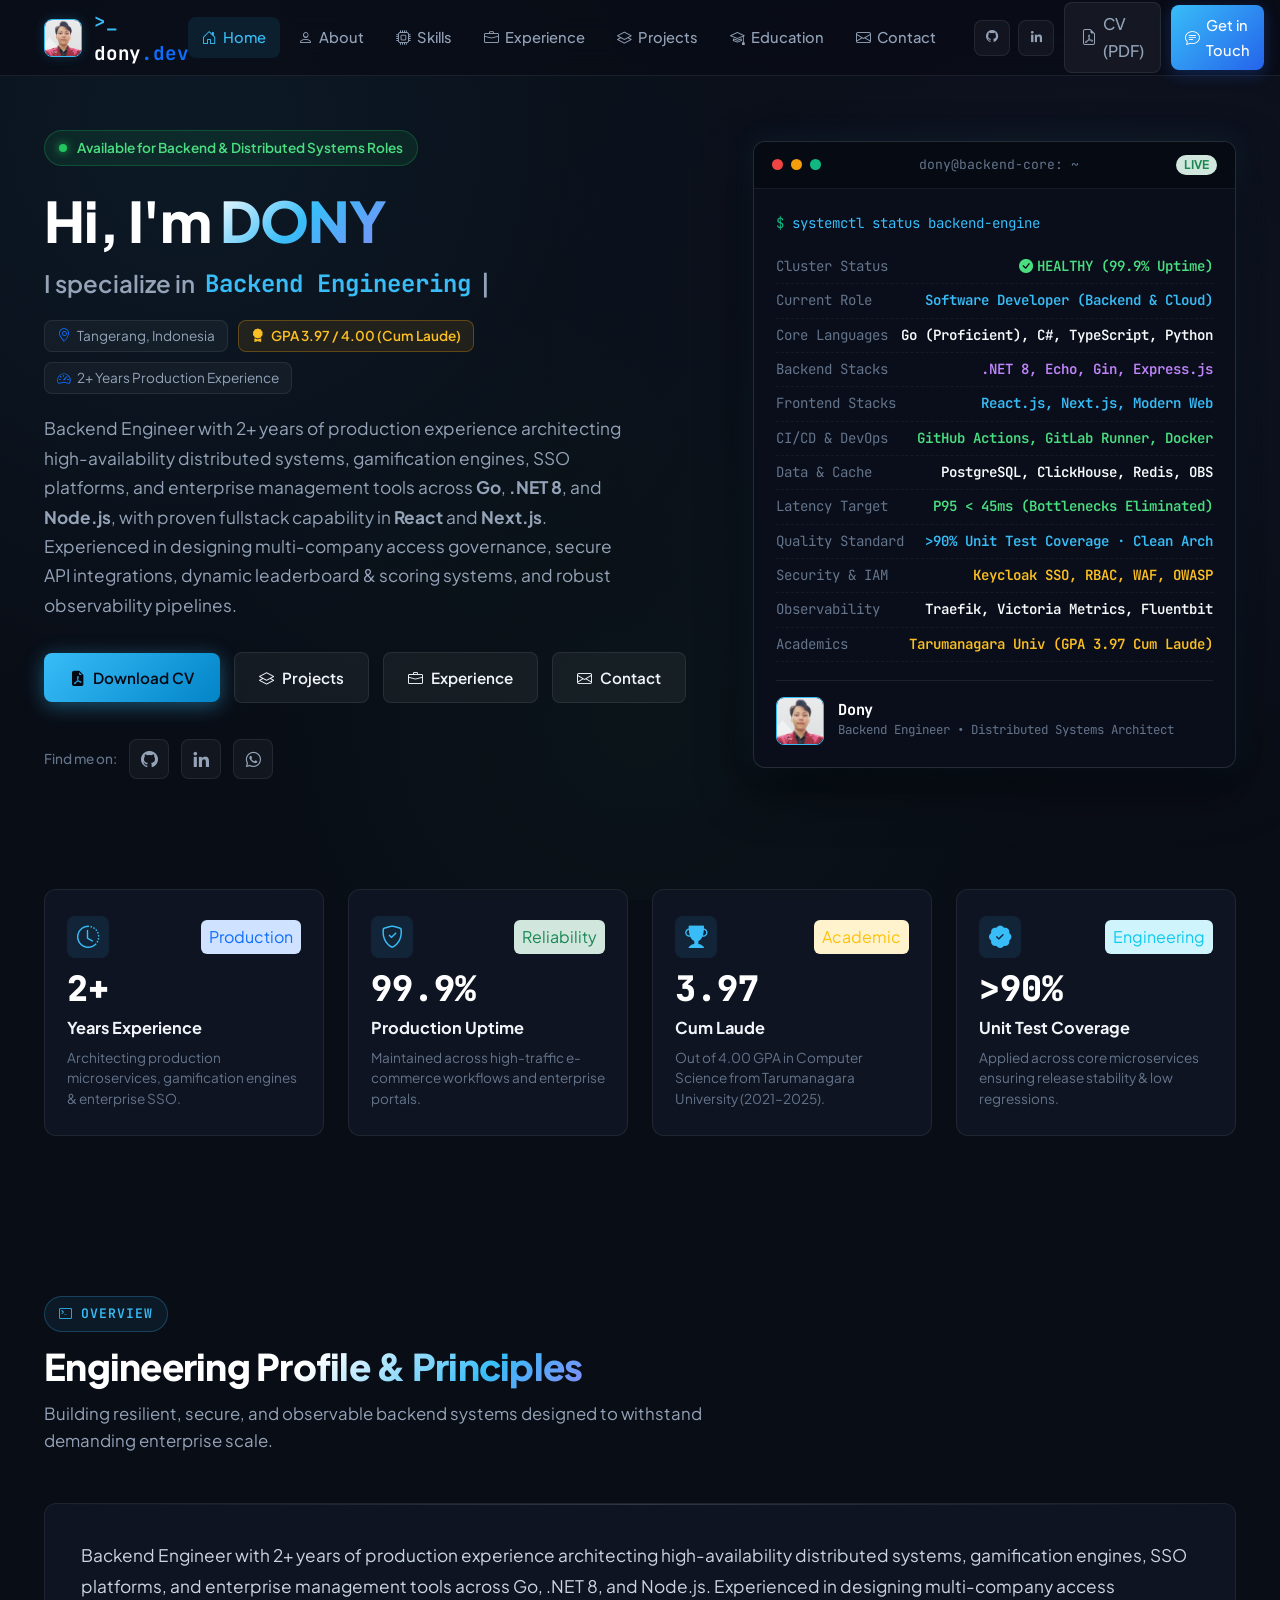
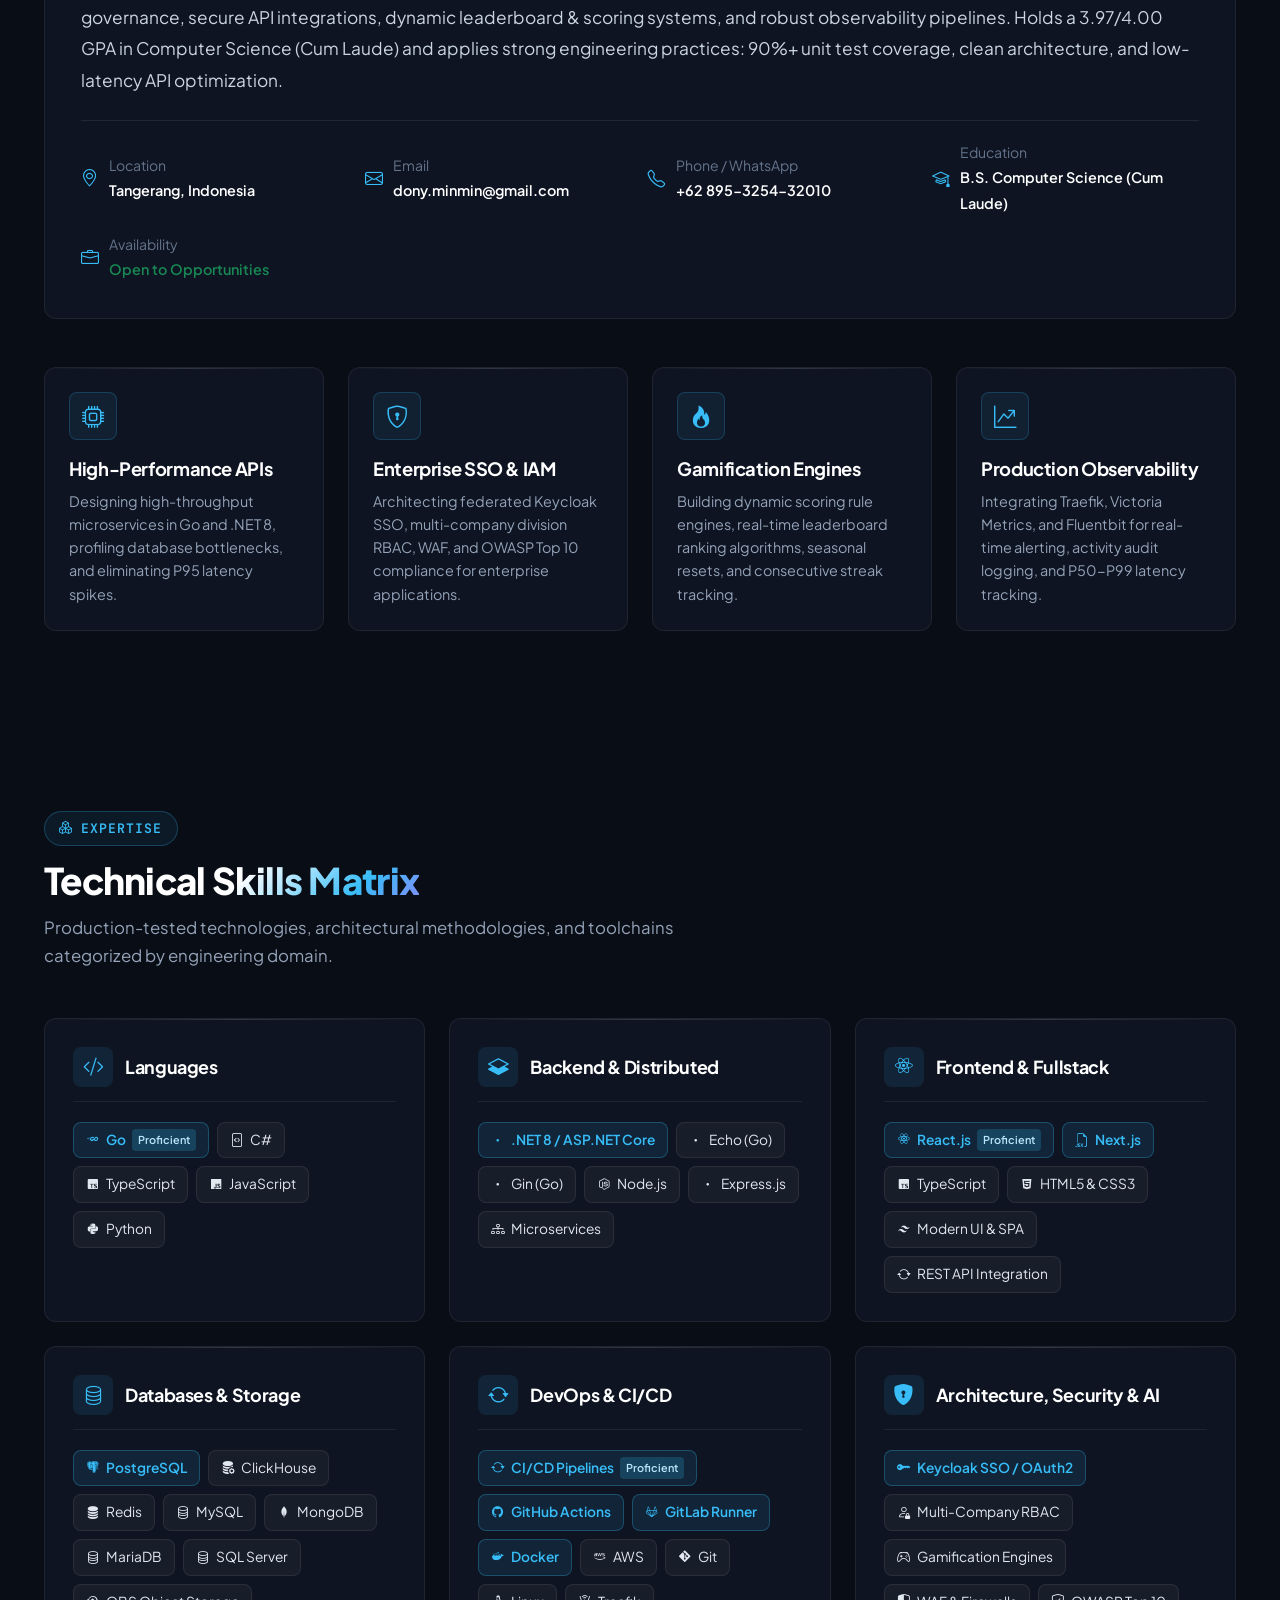
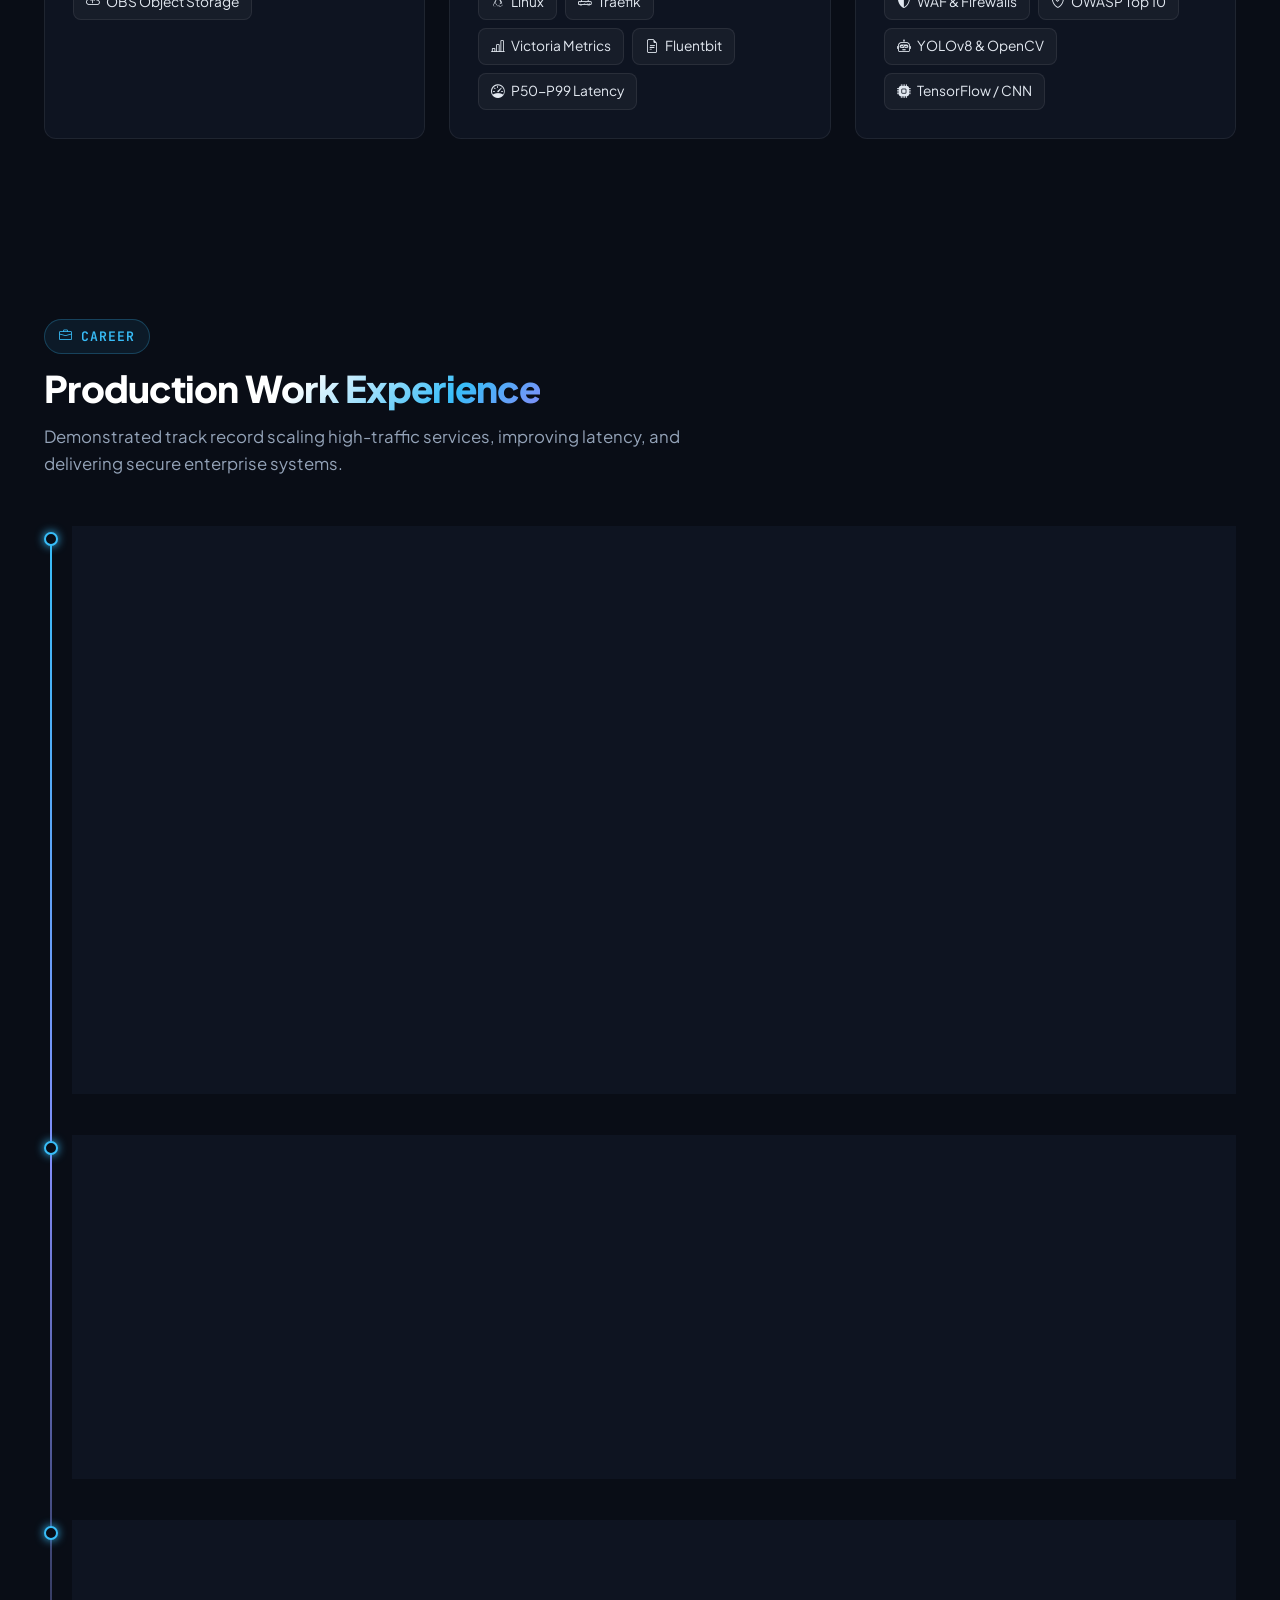
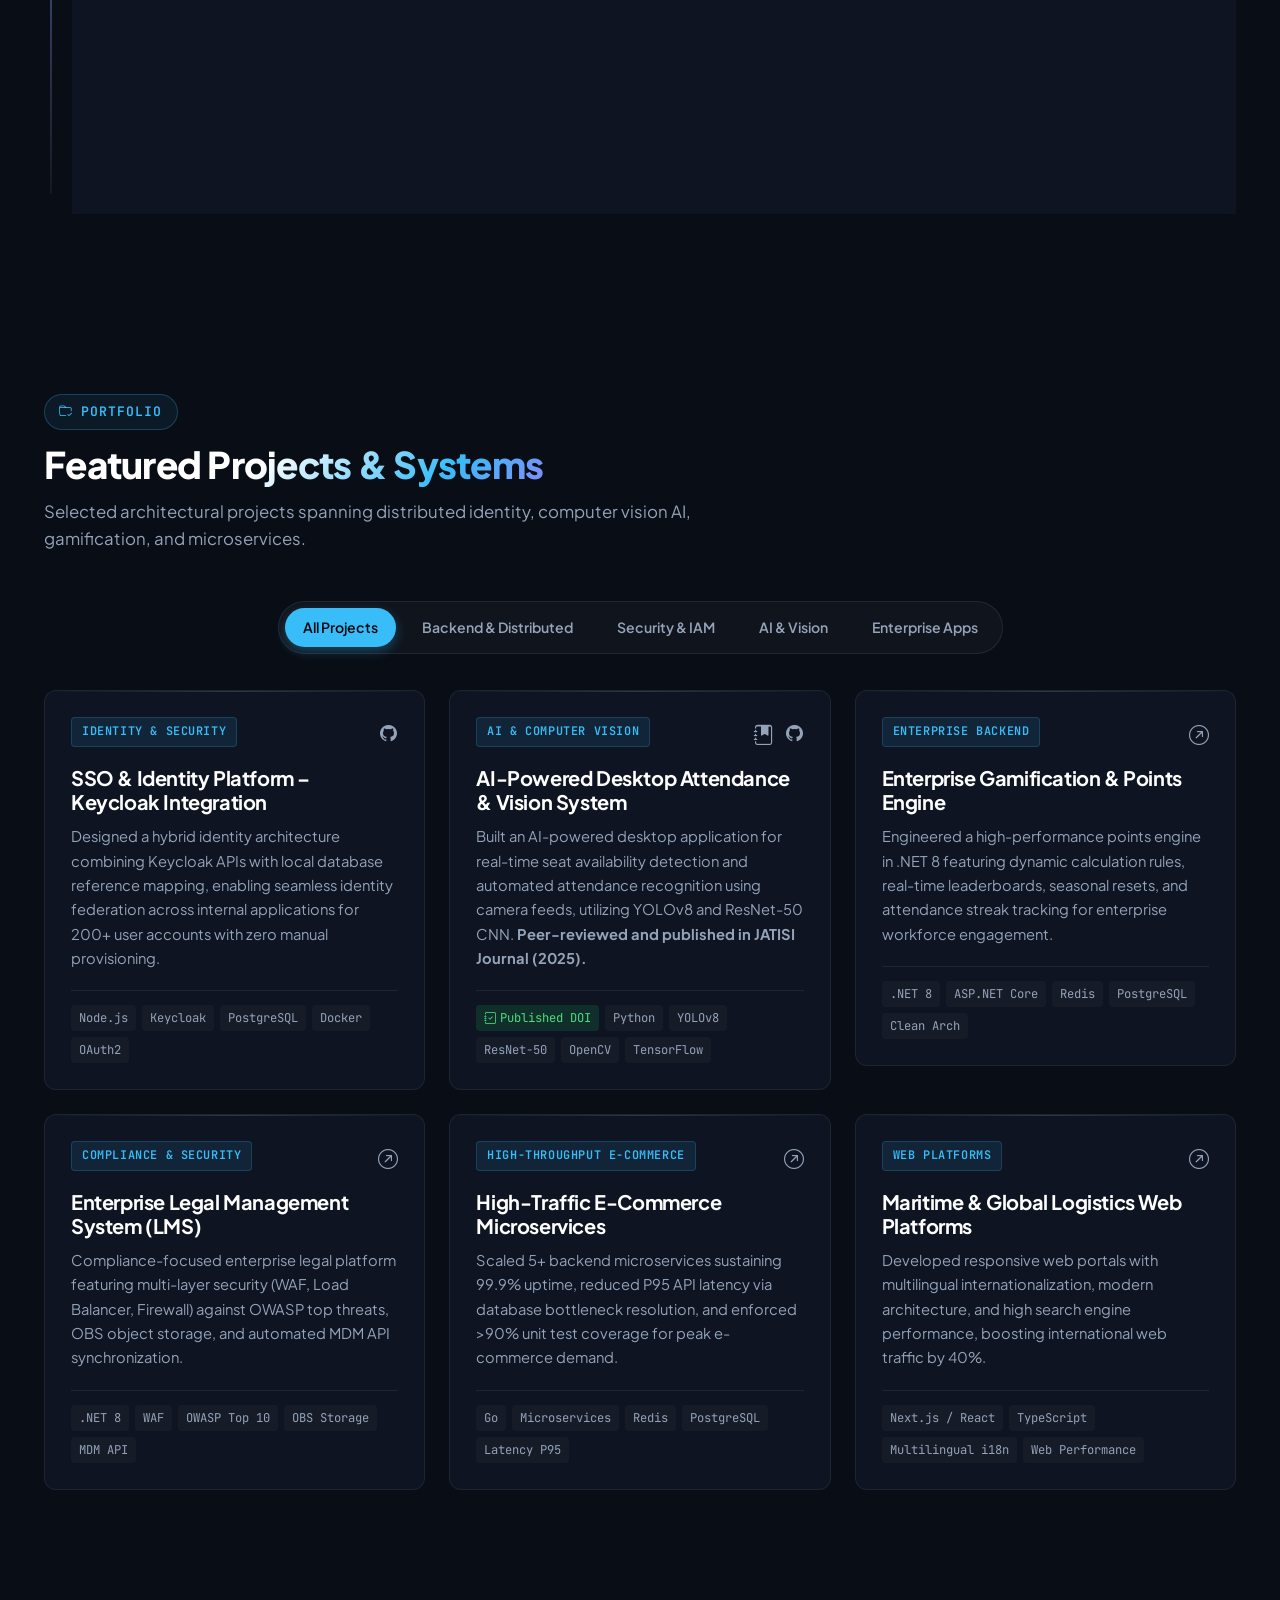
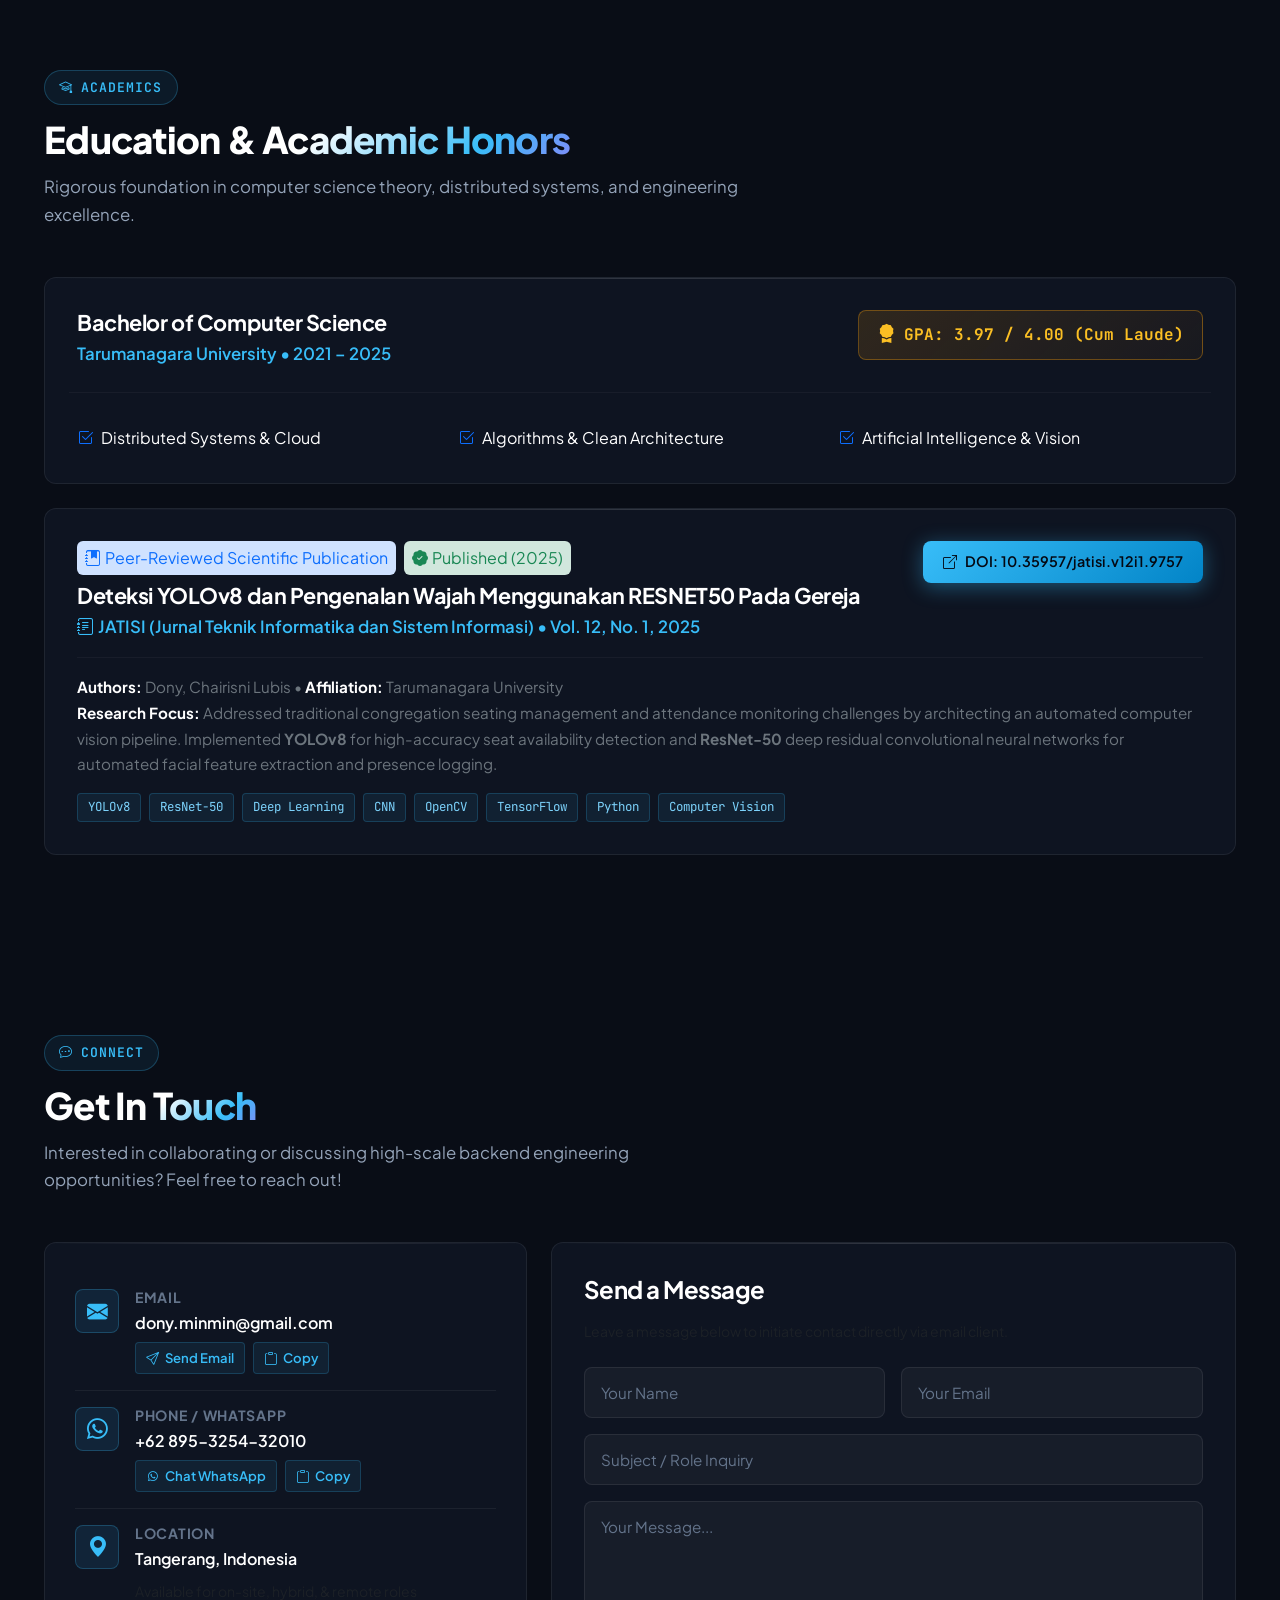
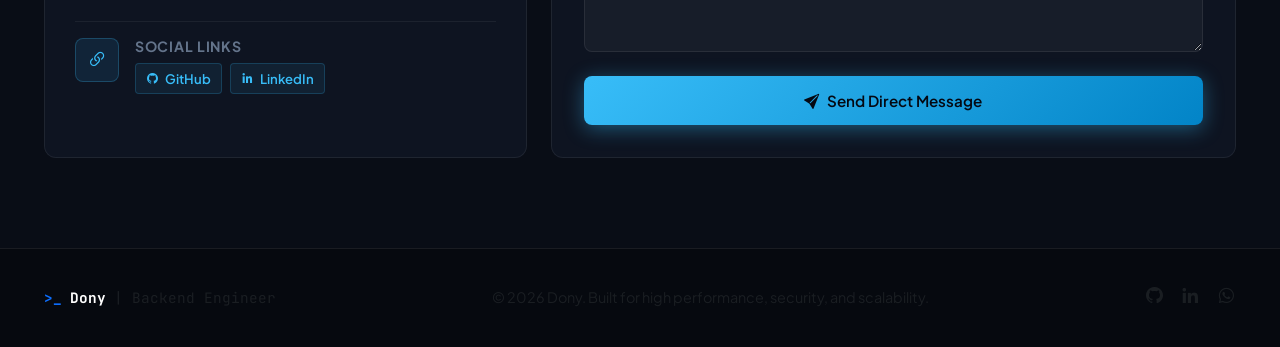
==== commit 69301737: "Update tech stack: assign Go to observability services and Node.js to SSO project" ====
--- a/index.html
+++ b/index.html
@@ -592,6 +592,7 @@
               </div>
 
               <div class="exp-stack-tags">
+                <span class="stack-tag">Go</span>
                 <span class="stack-tag">.NET 8</span>
                 <span class="stack-tag">C#</span>
                 <span class="stack-tag">Keycloak SSO</span>
@@ -620,7 +621,7 @@
                   <strong>Developed and launched responsive web platforms</strong> for multinational maritime &amp; shipping logistics firms, implementing multilingual support and boosting international web traffic by <strong>40%</strong>.
                 </li>
                 <li>
-                  <strong>Integrated observability tooling (Traefik, Victoria Metrics, Fluentbit)</strong> for real-time alerting, activity logging, and latency percentile tracking (P50-P99), maintaining <strong>99.9% uptime</strong> in production environments.
+                  <strong>Built observability services &amp; tooling in Go (Traefik, Victoria Metrics, Fluentbit)</strong> for real-time alerting, activity logging, and latency percentile tracking (P50-P99), maintaining <strong>99.9% uptime</strong> in production environments.
                 </li>
               </ul>
 
@@ -759,7 +760,7 @@
                 Designed a hybrid identity architecture combining Keycloak APIs with local database reference mapping, enabling seamless identity federation across internal applications for 200+ user accounts with zero manual provisioning.
               </p>
               <div class="project-tech-tags">
-                <span class="project-tag">Go</span>
+                <span class="project-tag">Node.js</span>
                 <span class="project-tag">Keycloak</span>
                 <span class="project-tag">PostgreSQL</span>
                 <span class="project-tag">Docker</span>
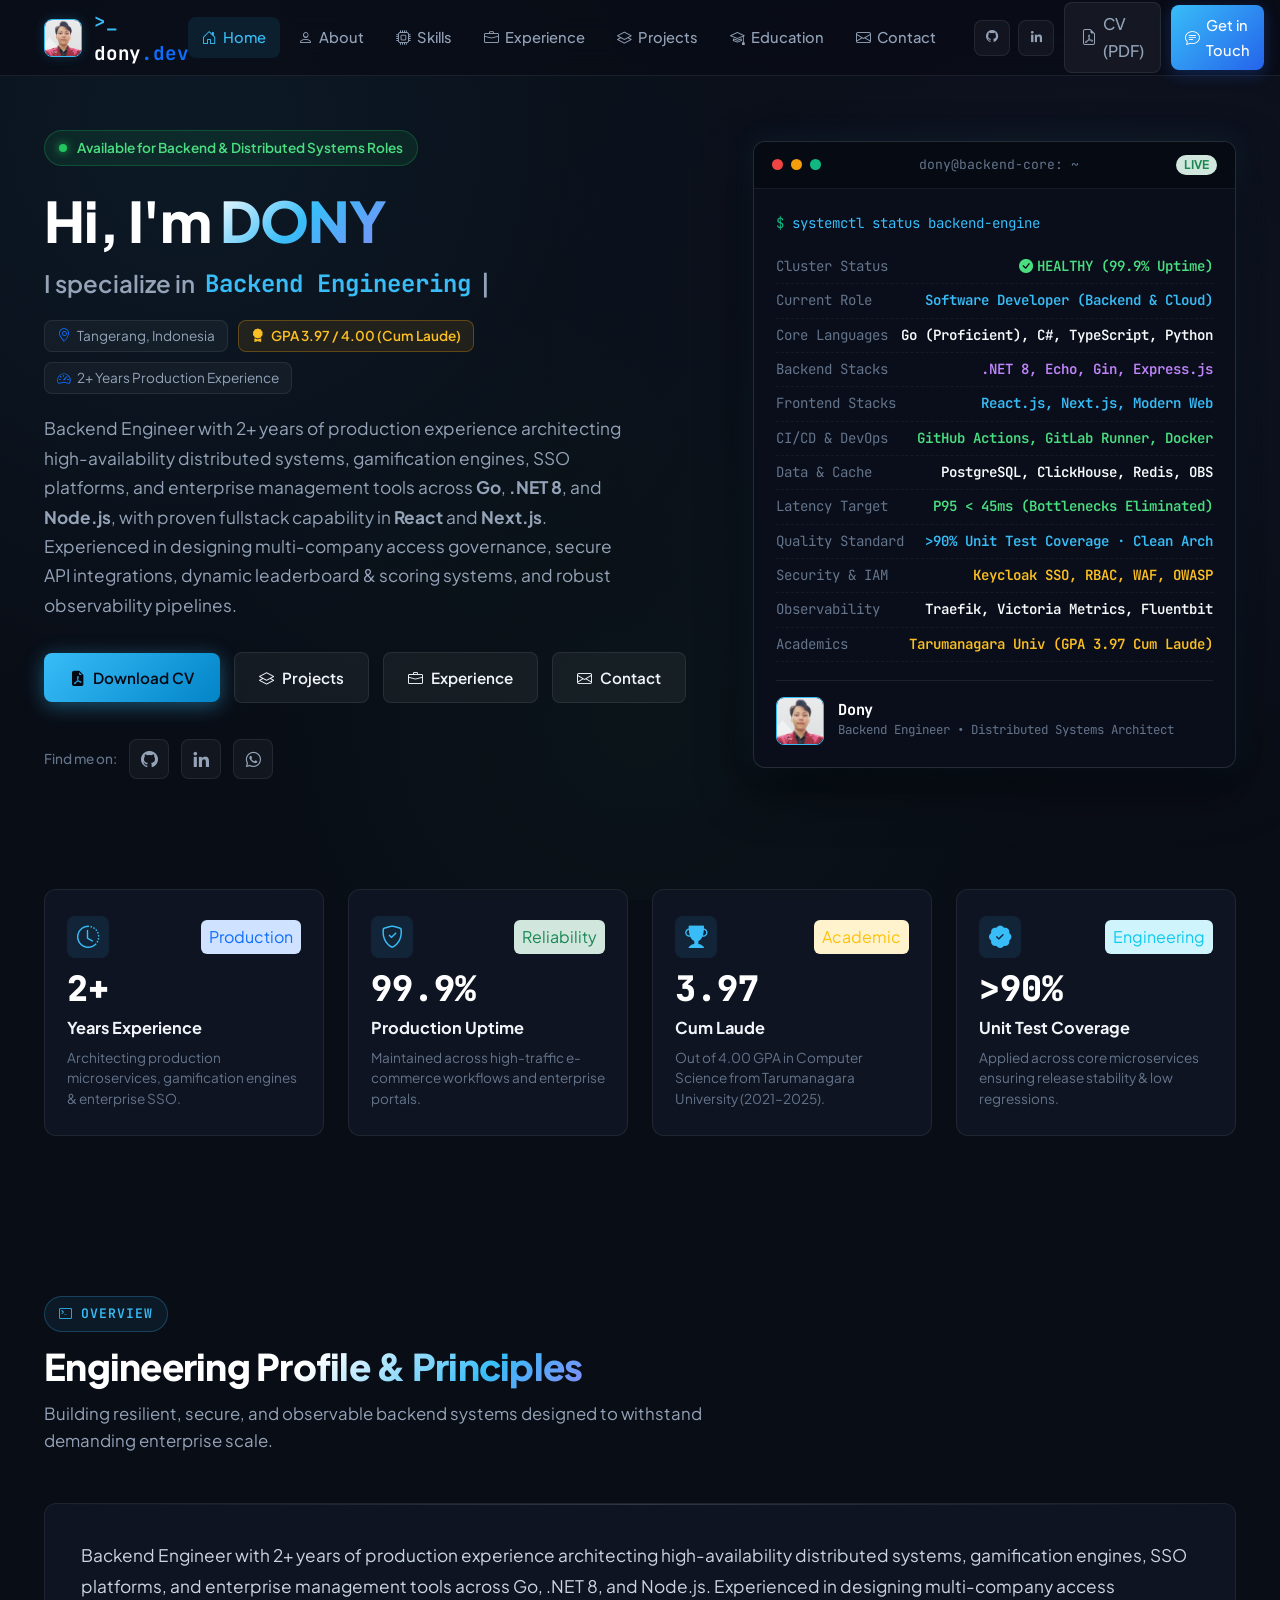
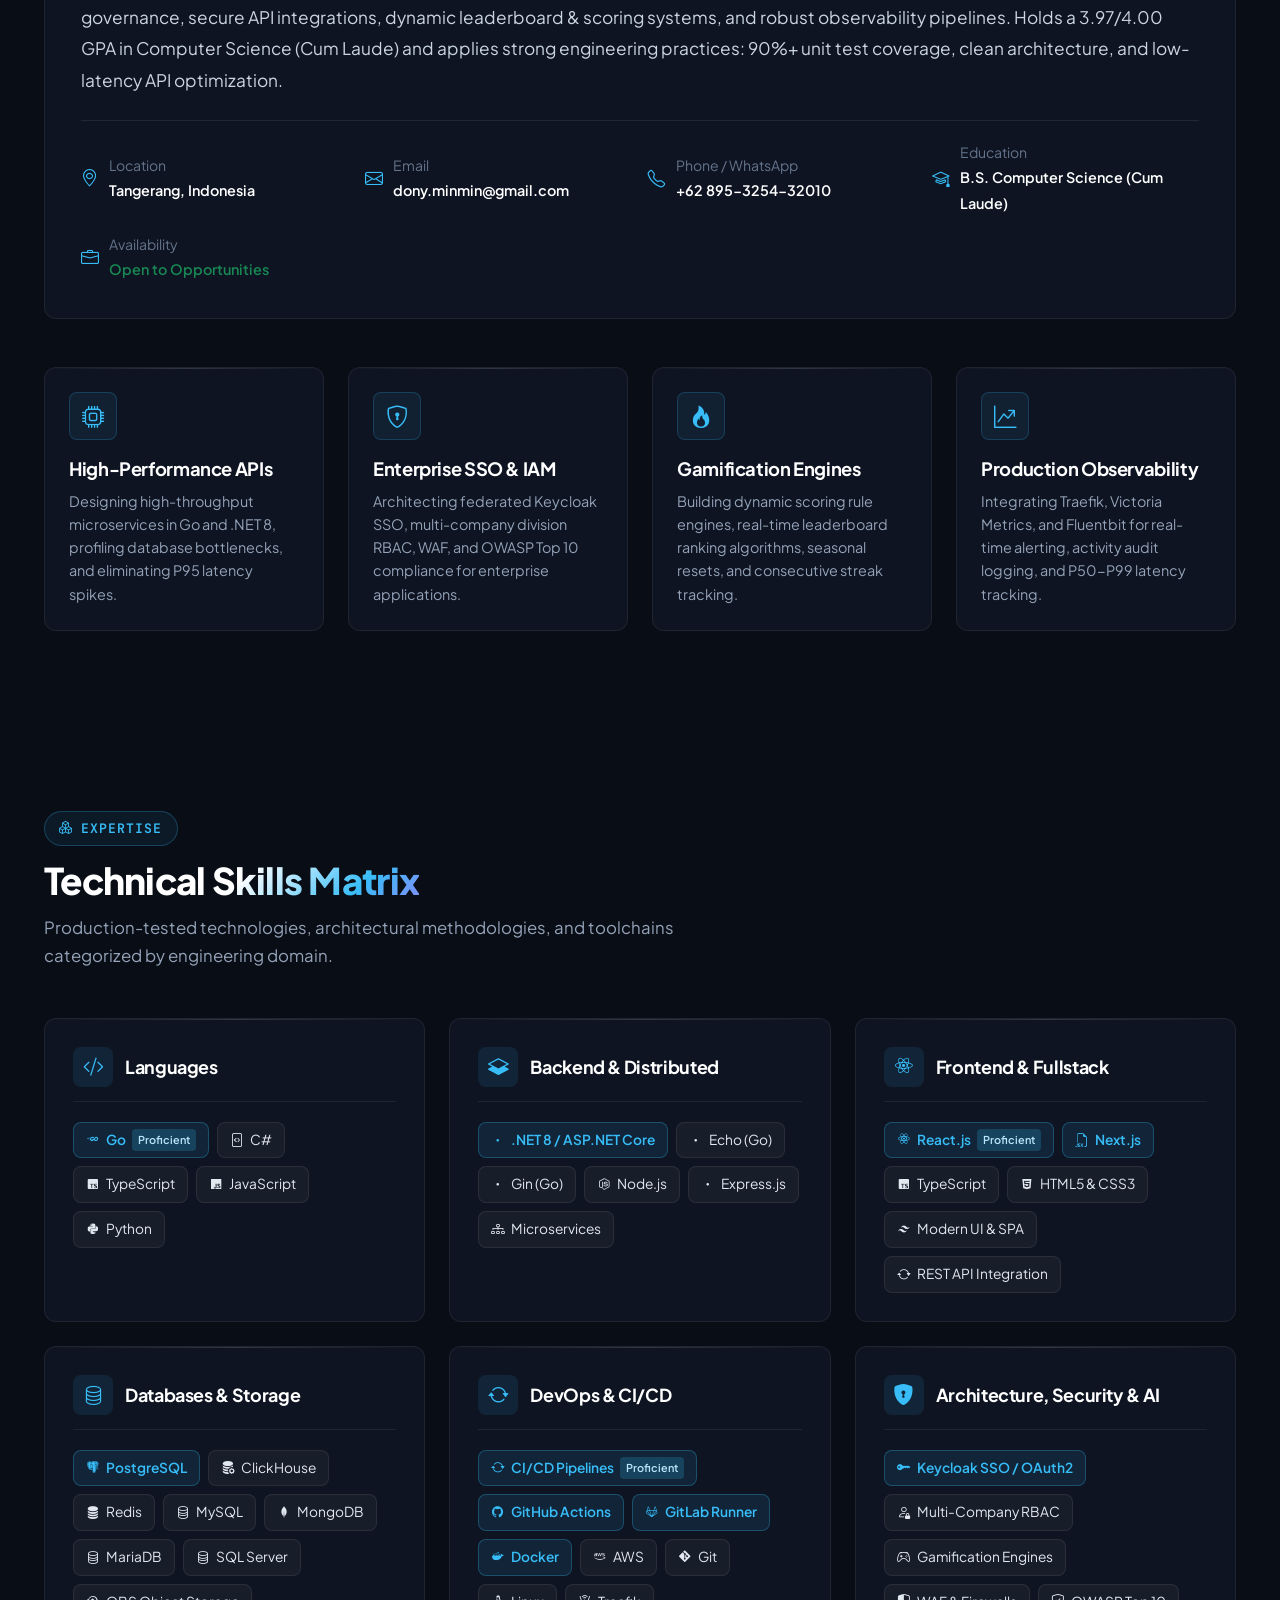
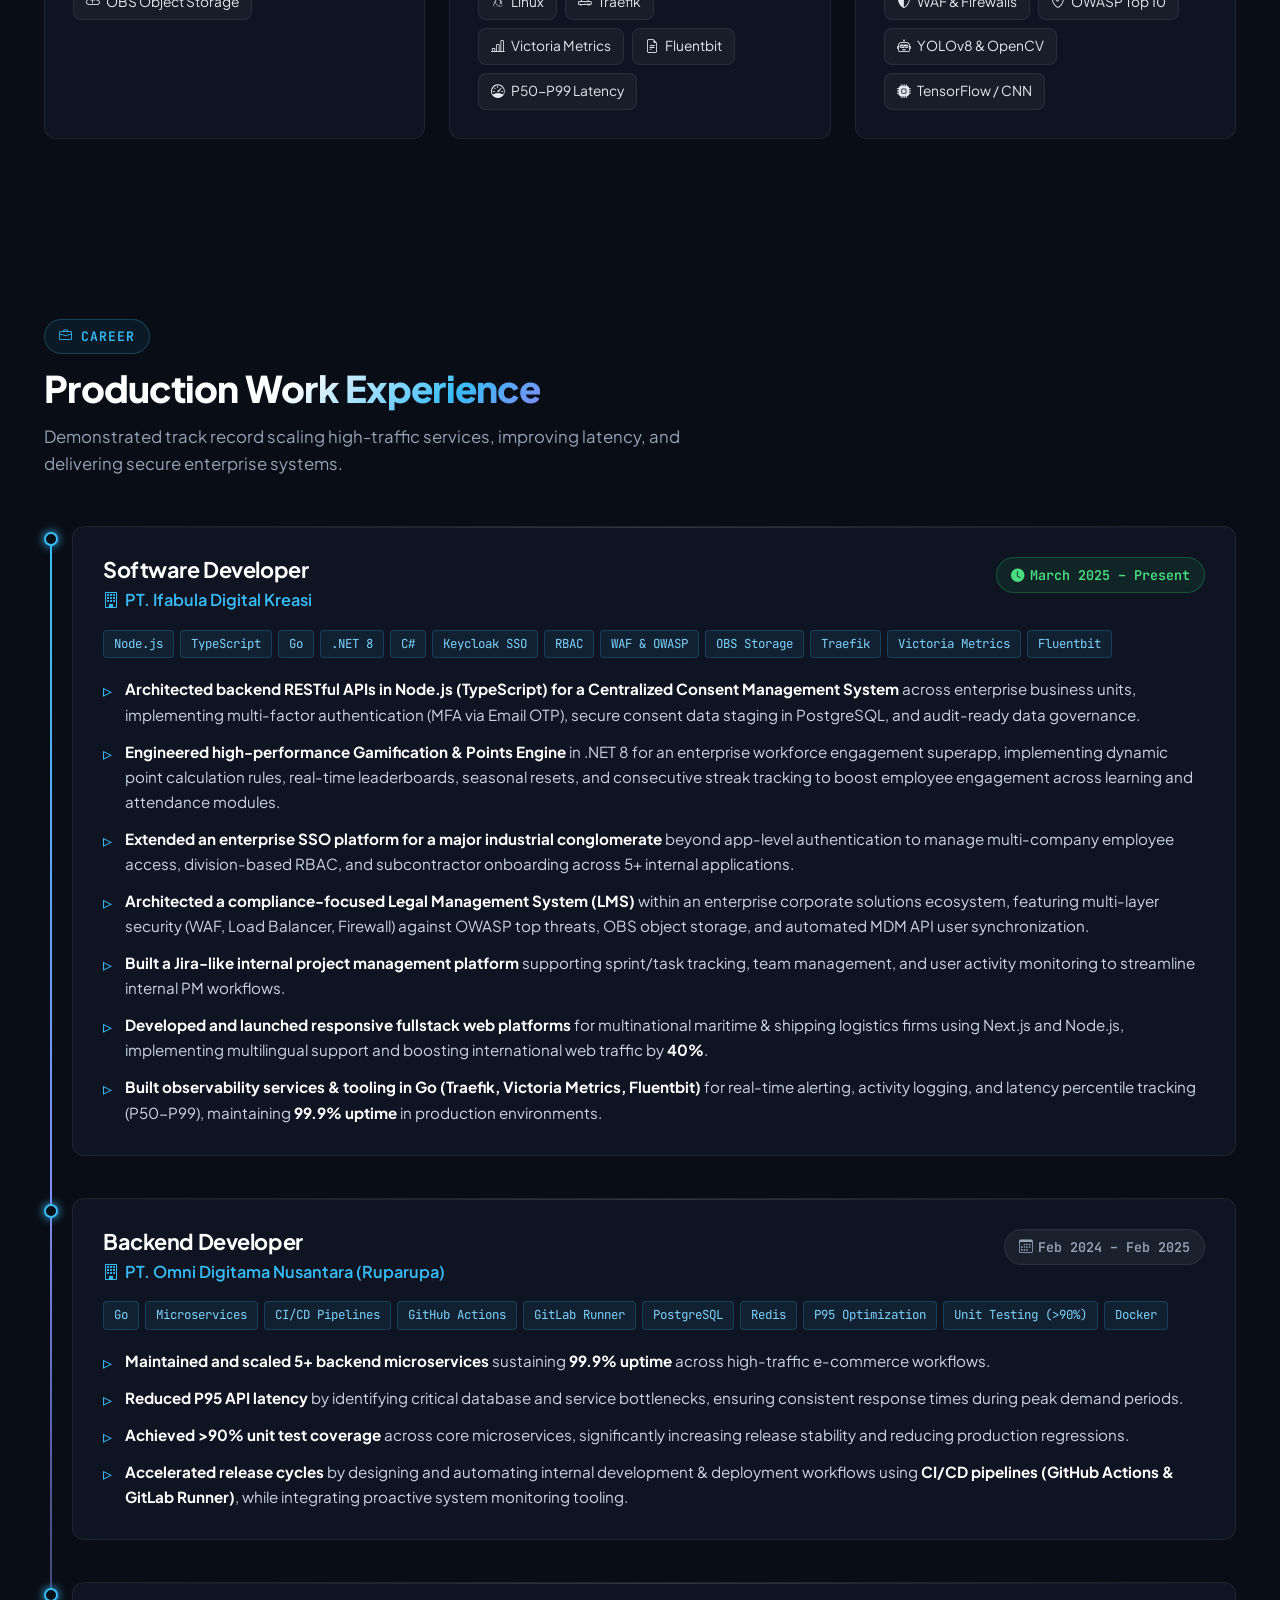
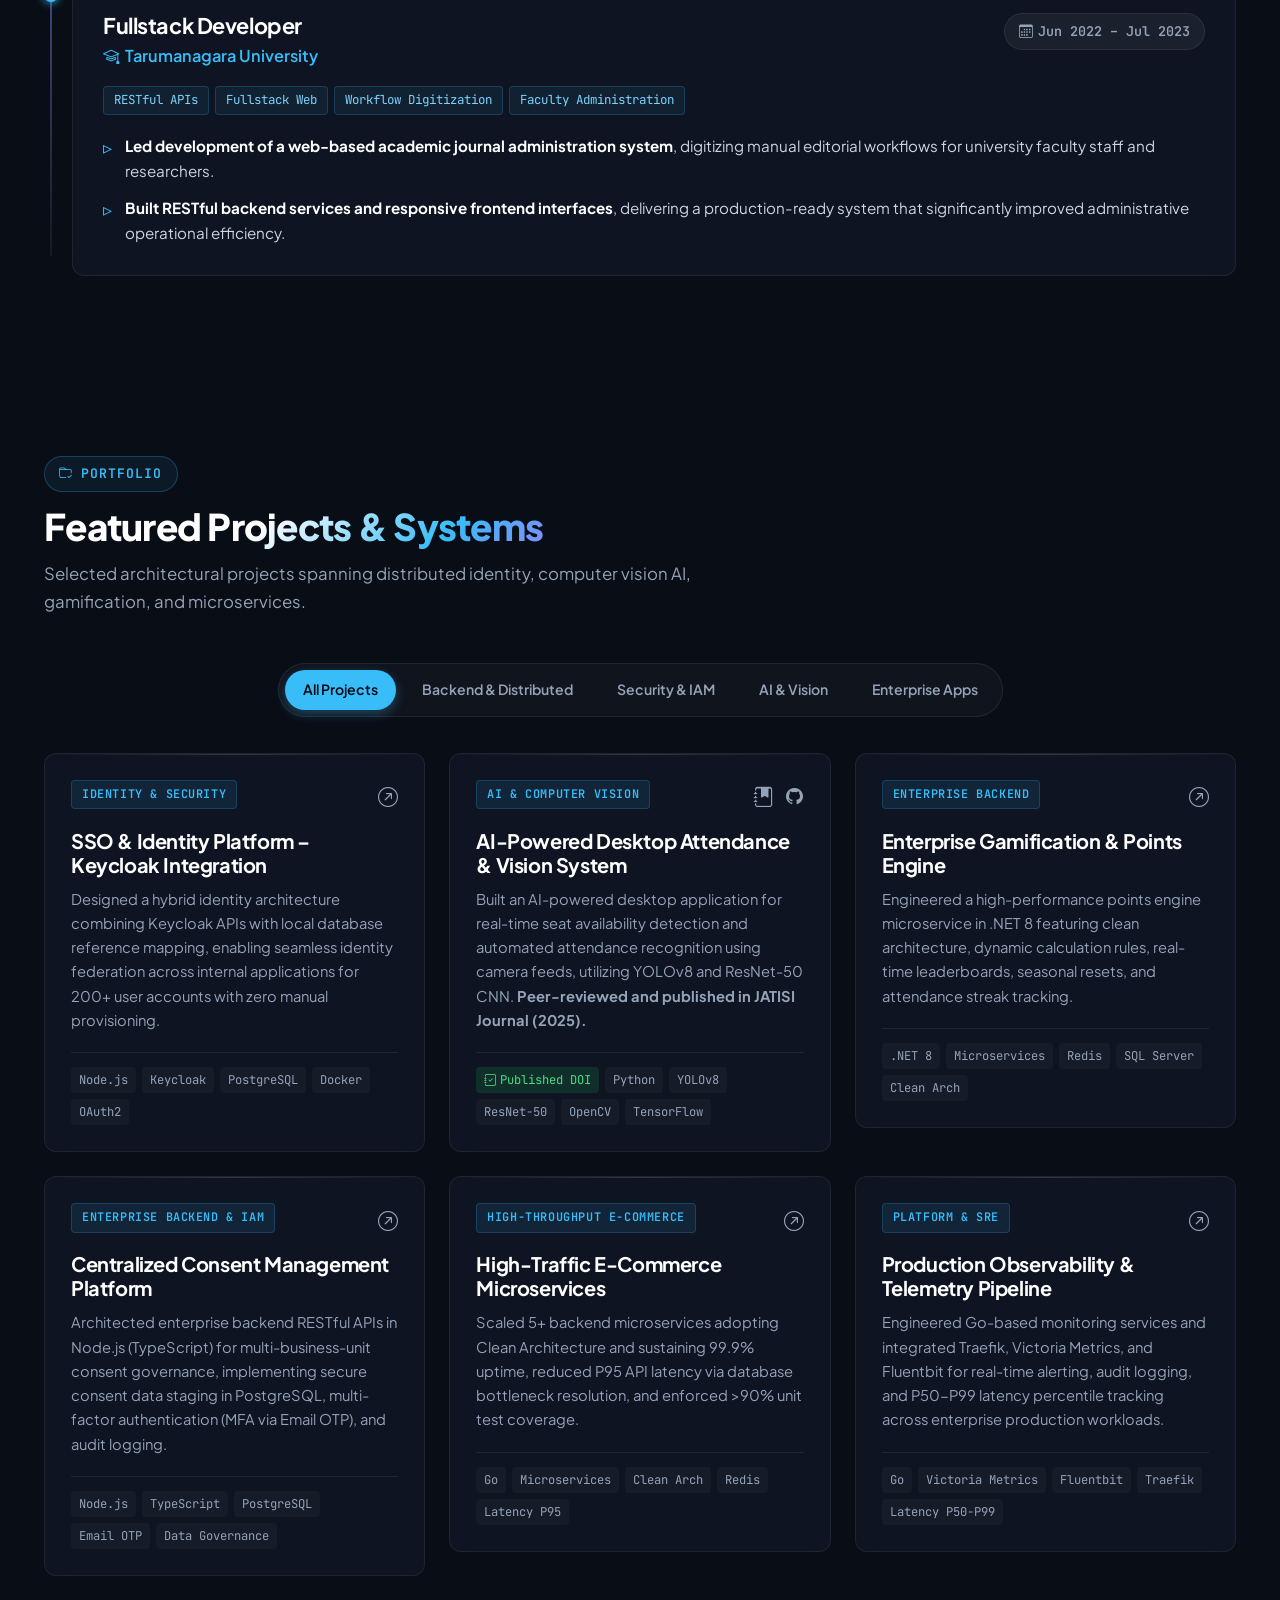
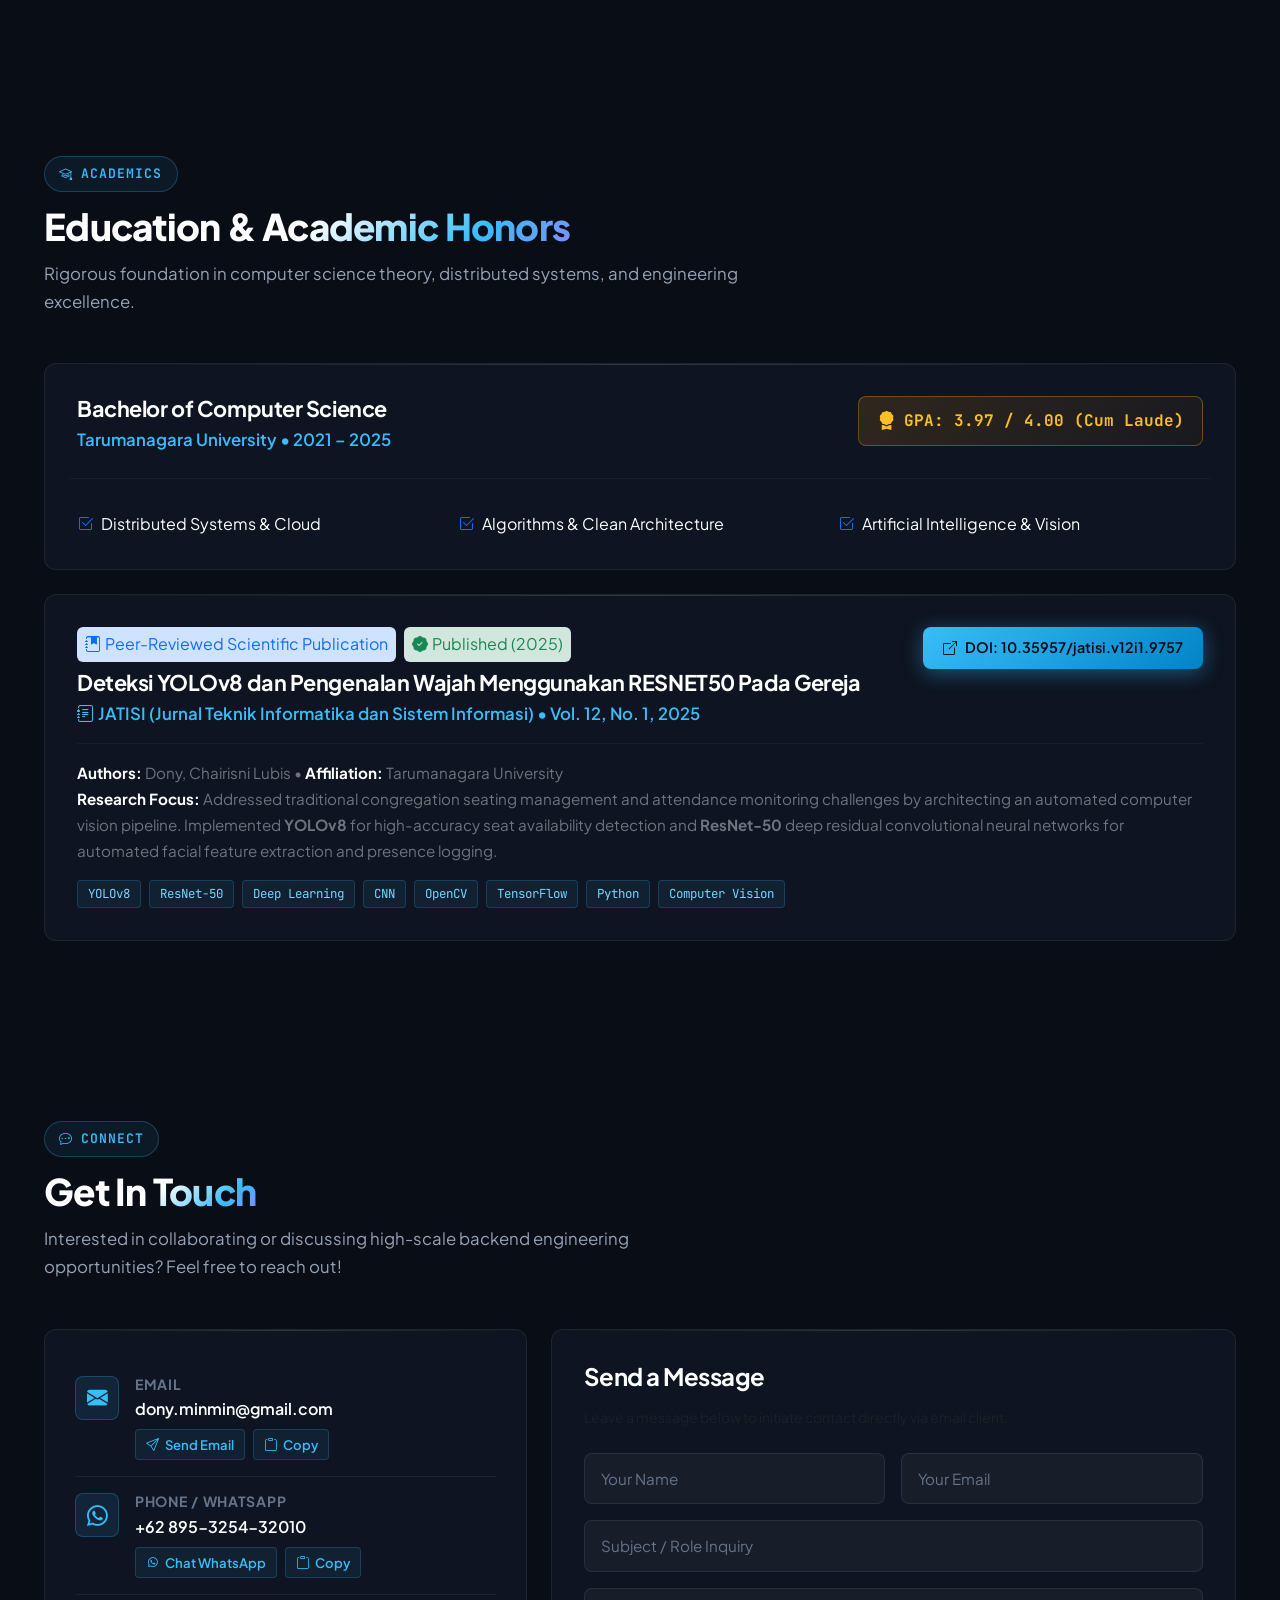
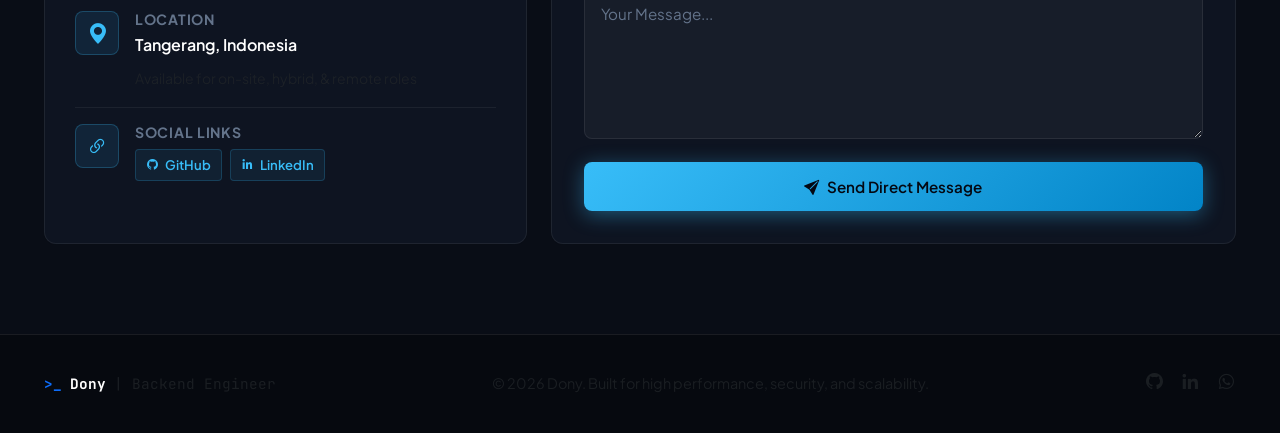
==== commit 2c790f15: "Update portfolio: feature 6 curated backend projects including Consent Management and Observability " ====
--- a/index.html
+++ b/index.html
@@ -592,6 +592,8 @@
               </div>
 
               <div class="exp-stack-tags">
+                <span class="stack-tag">Node.js</span>
+                <span class="stack-tag">TypeScript</span>
                 <span class="stack-tag">Go</span>
                 <span class="stack-tag">.NET 8</span>
                 <span class="stack-tag">C#</span>
@@ -606,6 +608,9 @@
 
               <ul class="exp-bullet-list">
                 <li>
+                  <strong>Architected backend RESTful APIs in Node.js (TypeScript) for a Centralized Consent Management System</strong> across enterprise business units, implementing multi-factor authentication (MFA via Email OTP), secure consent data staging in PostgreSQL, and audit-ready data governance.
+                </li>
+                <li>
                   <strong>Engineered high-performance Gamification &amp; Points Engine</strong> in .NET 8 for an enterprise workforce engagement superapp, implementing dynamic point calculation rules, real-time leaderboards, seasonal resets, and consecutive streak tracking to boost employee engagement across learning and attendance modules.
                 </li>
                 <li>
@@ -618,7 +623,7 @@
                   <strong>Built a Jira-like internal project management platform</strong> supporting sprint/task tracking, team management, and user activity monitoring to streamline internal PM workflows.
                 </li>
                 <li>
-                  <strong>Developed and launched responsive web platforms</strong> for multinational maritime &amp; shipping logistics firms, implementing multilingual support and boosting international web traffic by <strong>40%</strong>.
+                  <strong>Developed and launched responsive fullstack web platforms</strong> for multinational maritime &amp; shipping logistics firms using Next.js and Node.js, implementing multilingual support and boosting international web traffic by <strong>40%</strong>.
                 </li>
                 <li>
                   <strong>Built observability services &amp; tooling in Go (Traefik, Victoria Metrics, Fluentbit)</strong> for real-time alerting, activity logging, and latency percentile tracking (P50-P99), maintaining <strong>99.9% uptime</strong> in production environments.
@@ -752,7 +757,7 @@
               <div class="project-card-header">
                 <span class="project-type-badge">Identity &amp; Security</span>
                 <div class="project-links">
-                  <a href="https://github.com/DonyMimin" target="_blank" rel="noopener noreferrer" class="project-icon-link" title="GitHub Source"><i class="bx bxl-github"></i></a>
+                  <a href="#experience" class="project-icon-link scrollto" title="Work Experience Details"><i class="bi bi-arrow-up-right-circle"></i></a>
                 </div>
               </div>
               <h3 class="project-title">SSO &amp; Identity Platform – Keycloak Integration</h3>
@@ -805,37 +810,37 @@
               </div>
               <h3 class="project-title">Enterprise Gamification &amp; Points Engine</h3>
               <p class="project-desc">
-                Engineered a high-performance points engine in .NET 8 featuring dynamic calculation rules, real-time leaderboards, seasonal resets, and attendance streak tracking for enterprise workforce engagement.
+                Engineered a high-performance points engine microservice in .NET 8 featuring clean architecture, dynamic calculation rules, real-time leaderboards, seasonal resets, and attendance streak tracking.
               </p>
               <div class="project-tech-tags">
                 <span class="project-tag">.NET 8</span>
-                <span class="project-tag">ASP.NET Core</span>
+                <span class="project-tag">Microservices</span>
                 <span class="project-tag">Redis</span>
-                <span class="project-tag">PostgreSQL</span>
+                <span class="project-tag">SQL Server</span>
                 <span class="project-tag">Clean Arch</span>
               </div>
             </div>
           </div>
 
-          <!-- Project 4: Legal Management System (LMS) -->
-          <div class="col-lg-4 col-md-6 portfolio-item filter-security filter-enterprise">
+          <!-- Project 4: Centralized Consent Management Platform -->
+          <div class="col-lg-4 col-md-6 portfolio-item filter-backend filter-security filter-enterprise">
             <div class="glass-card project-card">
               <div class="project-card-header">
-                <span class="project-type-badge">Compliance &amp; Security</span>
+                <span class="project-type-badge">Enterprise Backend &amp; IAM</span>
                 <div class="project-links">
                   <a href="#experience" class="project-icon-link scrollto" title="Work Experience Details"><i class="bi bi-arrow-up-right-circle"></i></a>
                 </div>
               </div>
-              <h3 class="project-title">Enterprise Legal Management System (LMS)</h3>
+              <h3 class="project-title">Centralized Consent Management Platform</h3>
               <p class="project-desc">
-                Compliance-focused enterprise legal platform featuring multi-layer security (WAF, Load Balancer, Firewall) against OWASP top threats, OBS object storage, and automated MDM API synchronization.
+                Architected enterprise backend RESTful APIs in Node.js (TypeScript) for multi-business-unit consent governance, implementing secure consent data staging in PostgreSQL, multi-factor authentication (MFA via Email OTP), and audit logging.
               </p>
               <div class="project-tech-tags">
-                <span class="project-tag">.NET 8</span>
-                <span class="project-tag">WAF</span>
-                <span class="project-tag">OWASP Top 10</span>
-                <span class="project-tag">OBS Storage</span>
-                <span class="project-tag">MDM API</span>
+                <span class="project-tag">Node.js</span>
+                <span class="project-tag">TypeScript</span>
+                <span class="project-tag">PostgreSQL</span>
+                <span class="project-tag">Email OTP</span>
+                <span class="project-tag">Data Governance</span>
               </div>
             </div>
           </div>
@@ -851,36 +856,37 @@
               </div>
               <h3 class="project-title">High-Traffic E-Commerce Microservices</h3>
               <p class="project-desc">
-                Scaled 5+ backend microservices sustaining 99.9% uptime, reduced P95 API latency via database bottleneck resolution, and enforced &gt;90% unit test coverage for peak e-commerce demand.
+                Scaled 5+ backend microservices adopting Clean Architecture and sustaining 99.9% uptime, reduced P95 API latency via database bottleneck resolution, and enforced &gt;90% unit test coverage.
               </p>
               <div class="project-tech-tags">
                 <span class="project-tag">Go</span>
                 <span class="project-tag">Microservices</span>
+                <span class="project-tag">Clean Arch</span>
                 <span class="project-tag">Redis</span>
-                <span class="project-tag">PostgreSQL</span>
                 <span class="project-tag">Latency P95</span>
               </div>
             </div>
           </div>
 
-          <!-- Project 6: Maritime Enterprise Platforms -->
-          <div class="col-lg-4 col-md-6 portfolio-item filter-enterprise">
+          <!-- Project 6: Production Observability & Telemetry Pipeline -->
+          <div class="col-lg-4 col-md-6 portfolio-item filter-backend filter-enterprise">
             <div class="glass-card project-card">
               <div class="project-card-header">
-                <span class="project-type-badge">Web Platforms</span>
+                <span class="project-type-badge">Platform &amp; SRE</span>
                 <div class="project-links">
                   <a href="#experience" class="project-icon-link scrollto" title="Work Experience Details"><i class="bi bi-arrow-up-right-circle"></i></a>
                 </div>
               </div>
-              <h3 class="project-title">Maritime &amp; Global Logistics Web Platforms</h3>
+              <h3 class="project-title">Production Observability &amp; Telemetry Pipeline</h3>
               <p class="project-desc">
-                Developed responsive web portals with multilingual internationalization, modern architecture, and high search engine performance, boosting international web traffic by 40%.
+                Engineered Go-based monitoring services and integrated Traefik, Victoria Metrics, and Fluentbit for real-time alerting, audit logging, and P50-P99 latency percentile tracking across enterprise production workloads.
               </p>
               <div class="project-tech-tags">
-                <span class="project-tag">Next.js / React</span>
-                <span class="project-tag">TypeScript</span>
-                <span class="project-tag">Multilingual i18n</span>
-                <span class="project-tag">Web Performance</span>
+                <span class="project-tag">Go</span>
+                <span class="project-tag">Victoria Metrics</span>
+                <span class="project-tag">Fluentbit</span>
+                <span class="project-tag">Traefik</span>
+                <span class="project-tag">Latency P50-P99</span>
               </div>
             </div>
           </div>
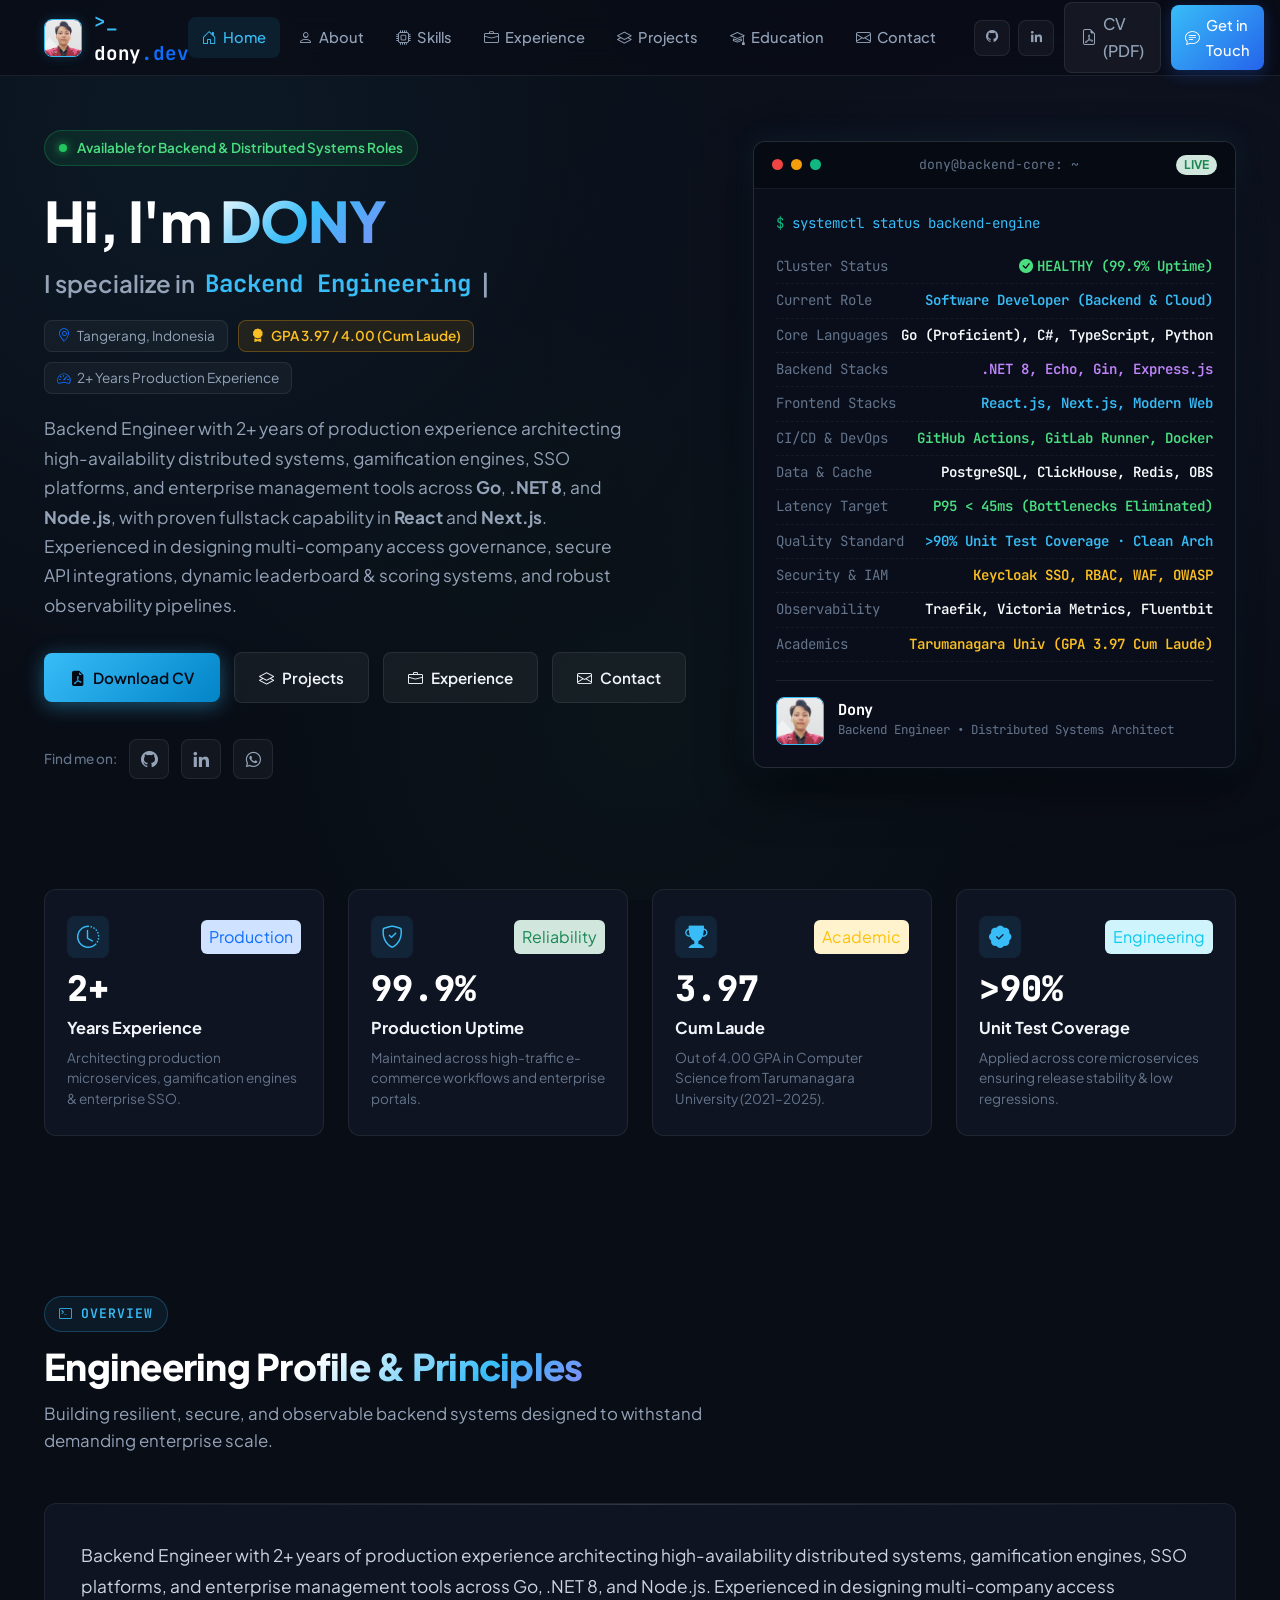
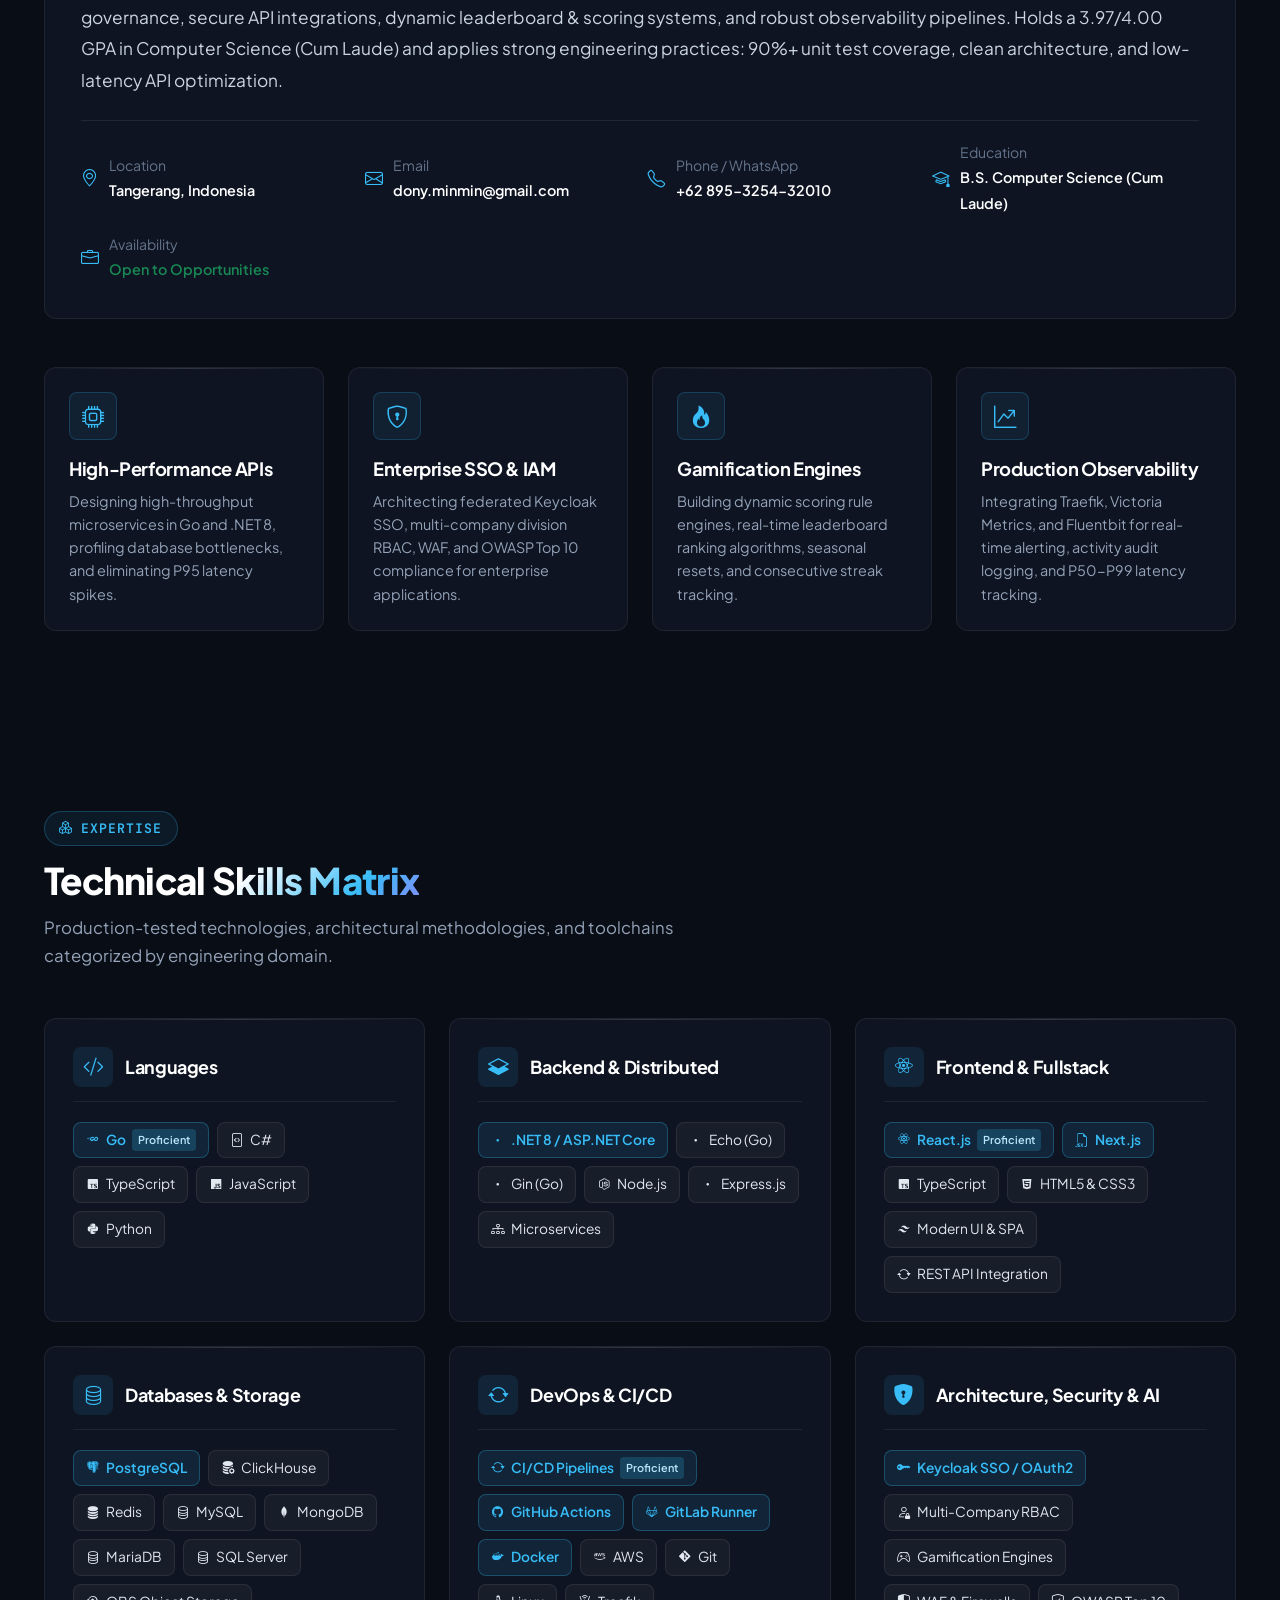
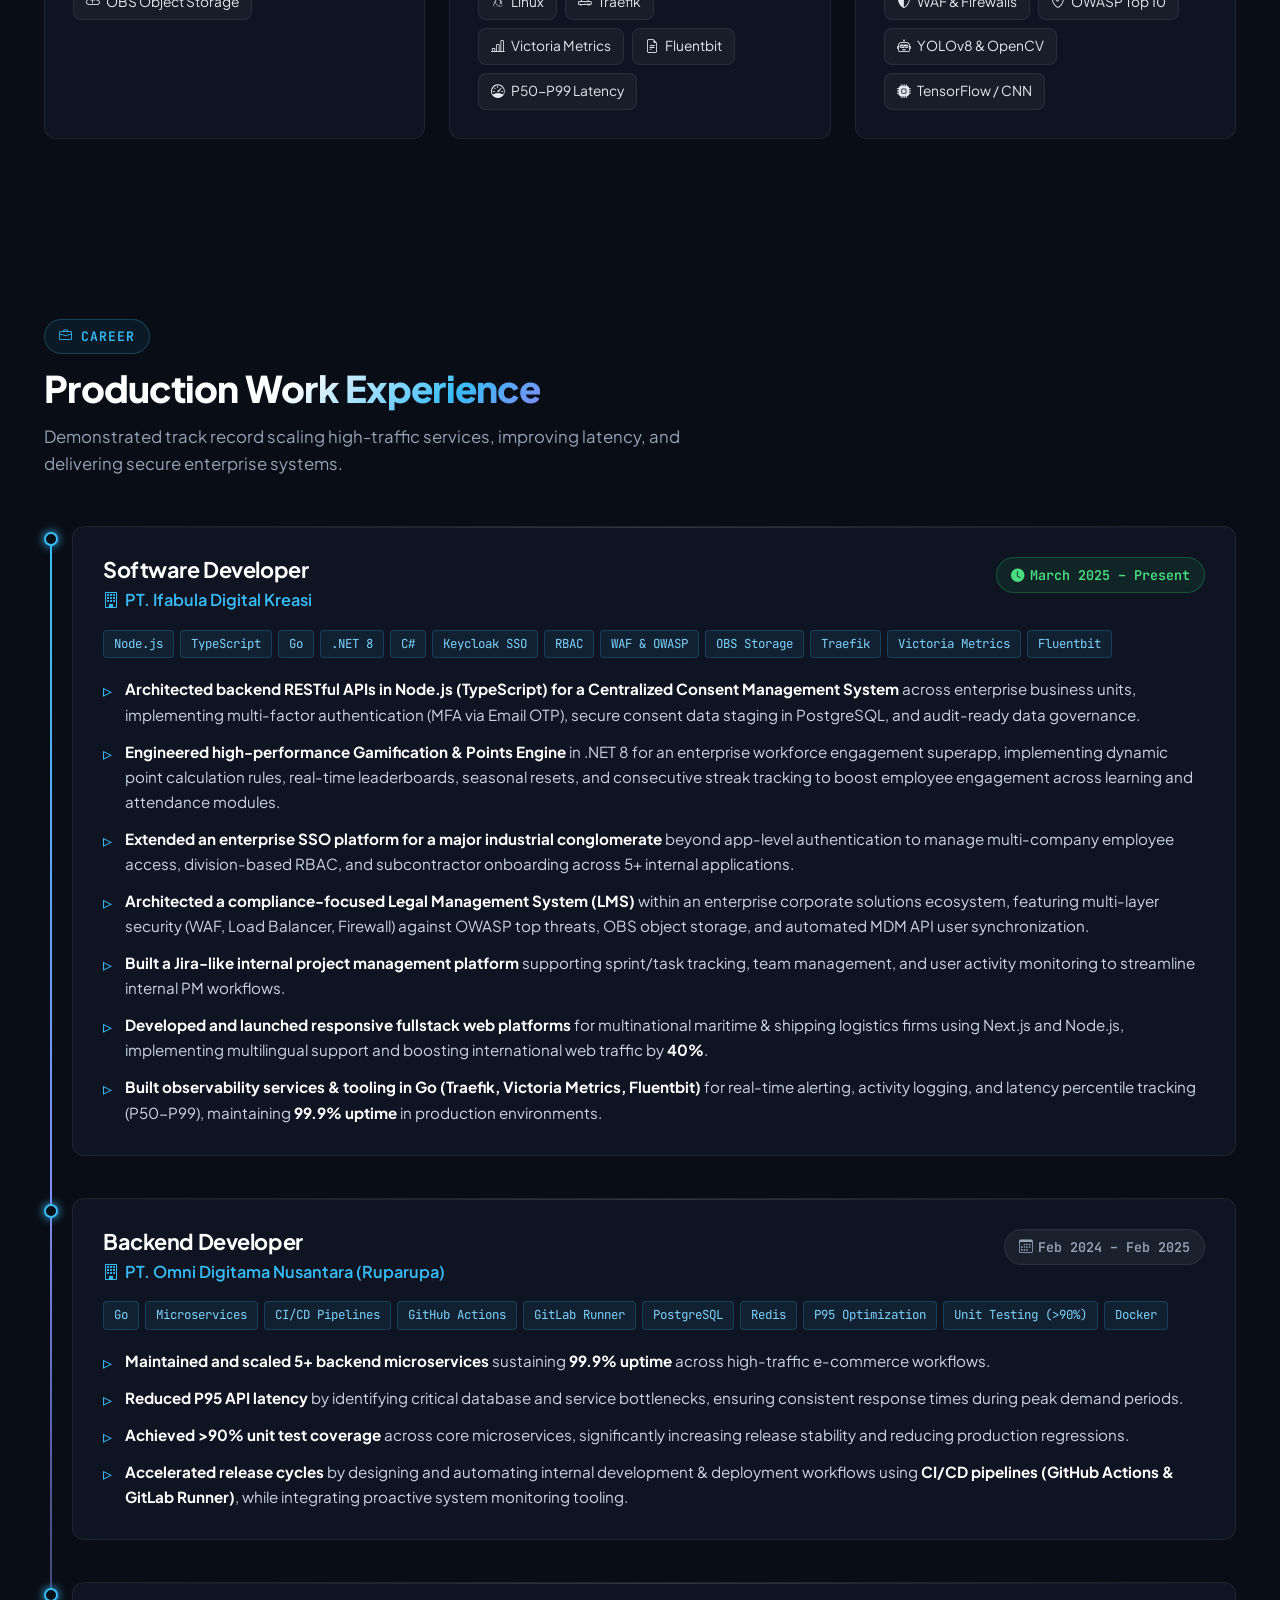
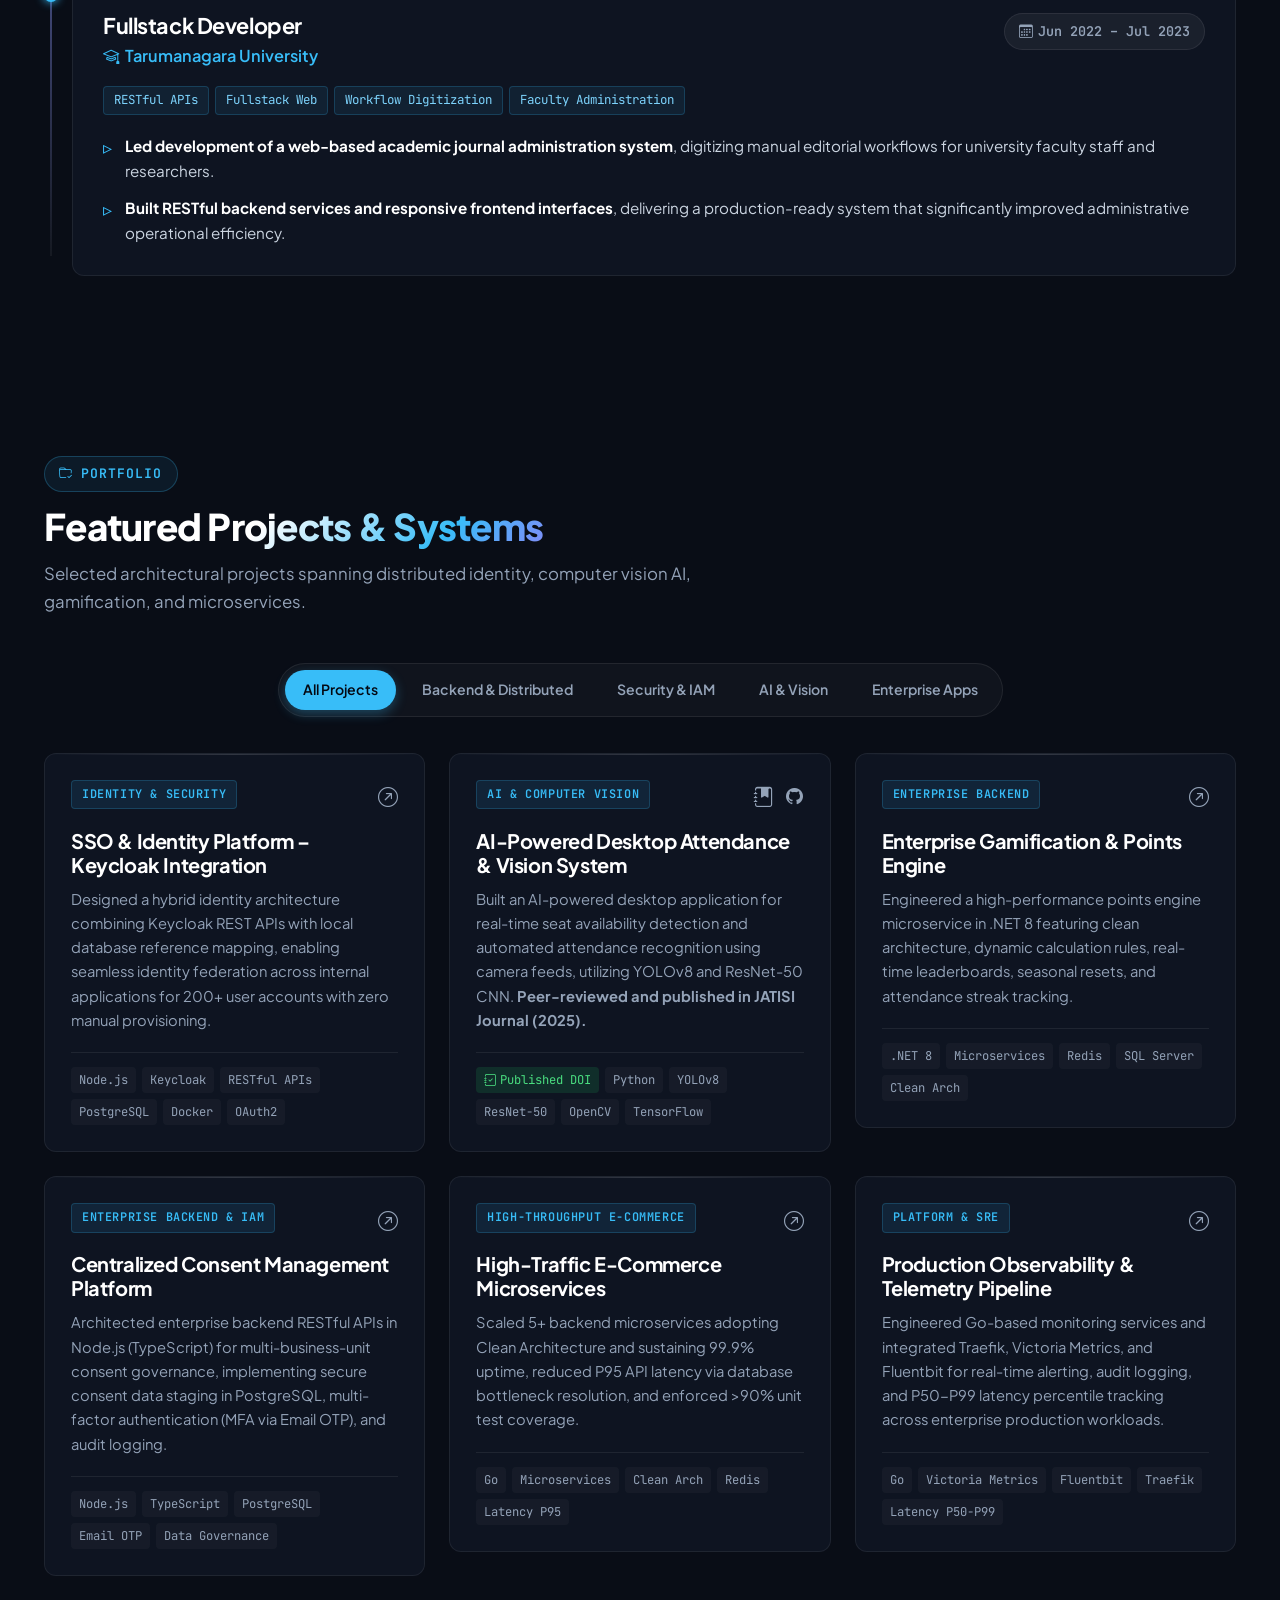
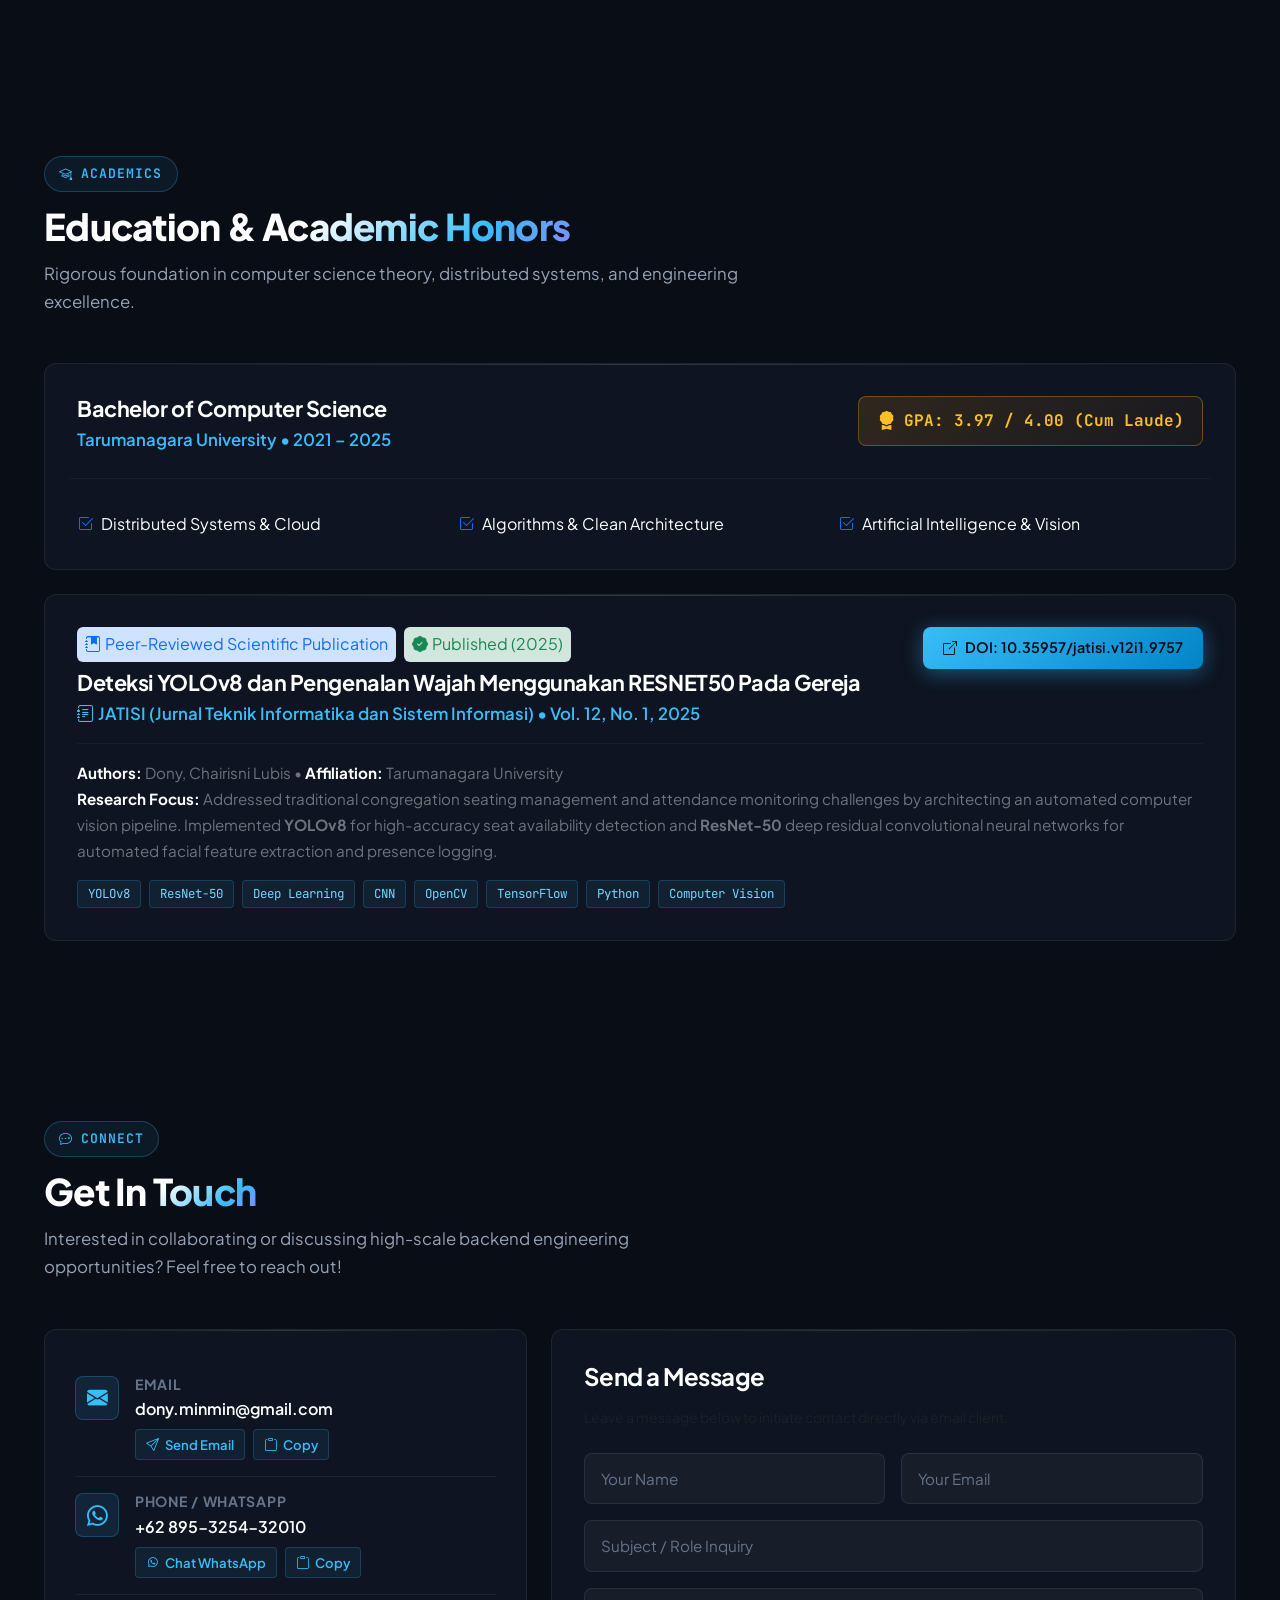
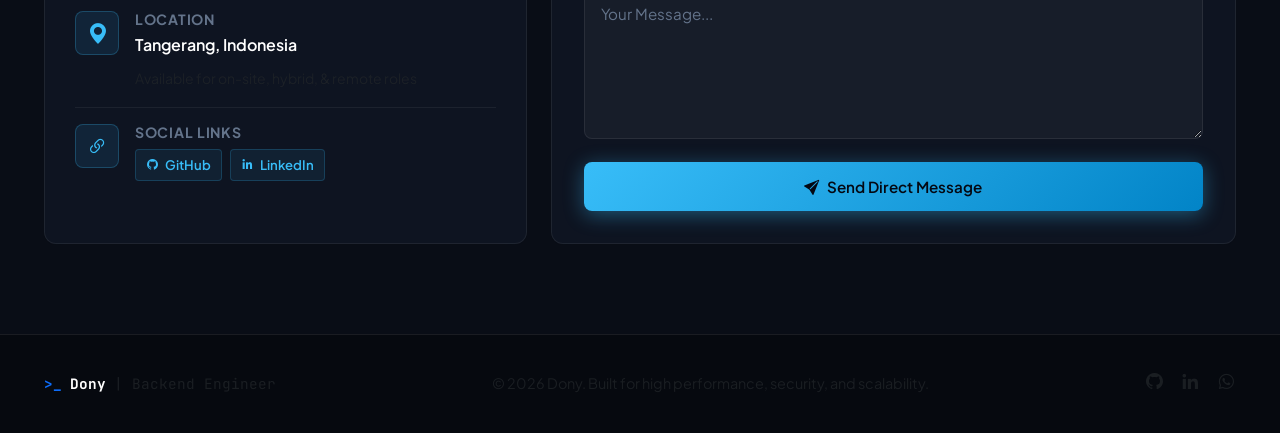
==== commit 3f7b1f49: "Add RESTful APIs to Keycloak SSO project tags and description" ====
--- a/index.html
+++ b/index.html
@@ -762,11 +762,12 @@
               </div>
               <h3 class="project-title">SSO &amp; Identity Platform – Keycloak Integration</h3>
               <p class="project-desc">
-                Designed a hybrid identity architecture combining Keycloak APIs with local database reference mapping, enabling seamless identity federation across internal applications for 200+ user accounts with zero manual provisioning.
+                Designed a hybrid identity architecture combining Keycloak REST APIs with local database reference mapping, enabling seamless identity federation across internal applications for 200+ user accounts with zero manual provisioning.
               </p>
               <div class="project-tech-tags">
                 <span class="project-tag">Node.js</span>
                 <span class="project-tag">Keycloak</span>
+                <span class="project-tag">RESTful APIs</span>
                 <span class="project-tag">PostgreSQL</span>
                 <span class="project-tag">Docker</span>
                 <span class="project-tag">OAuth2</span>
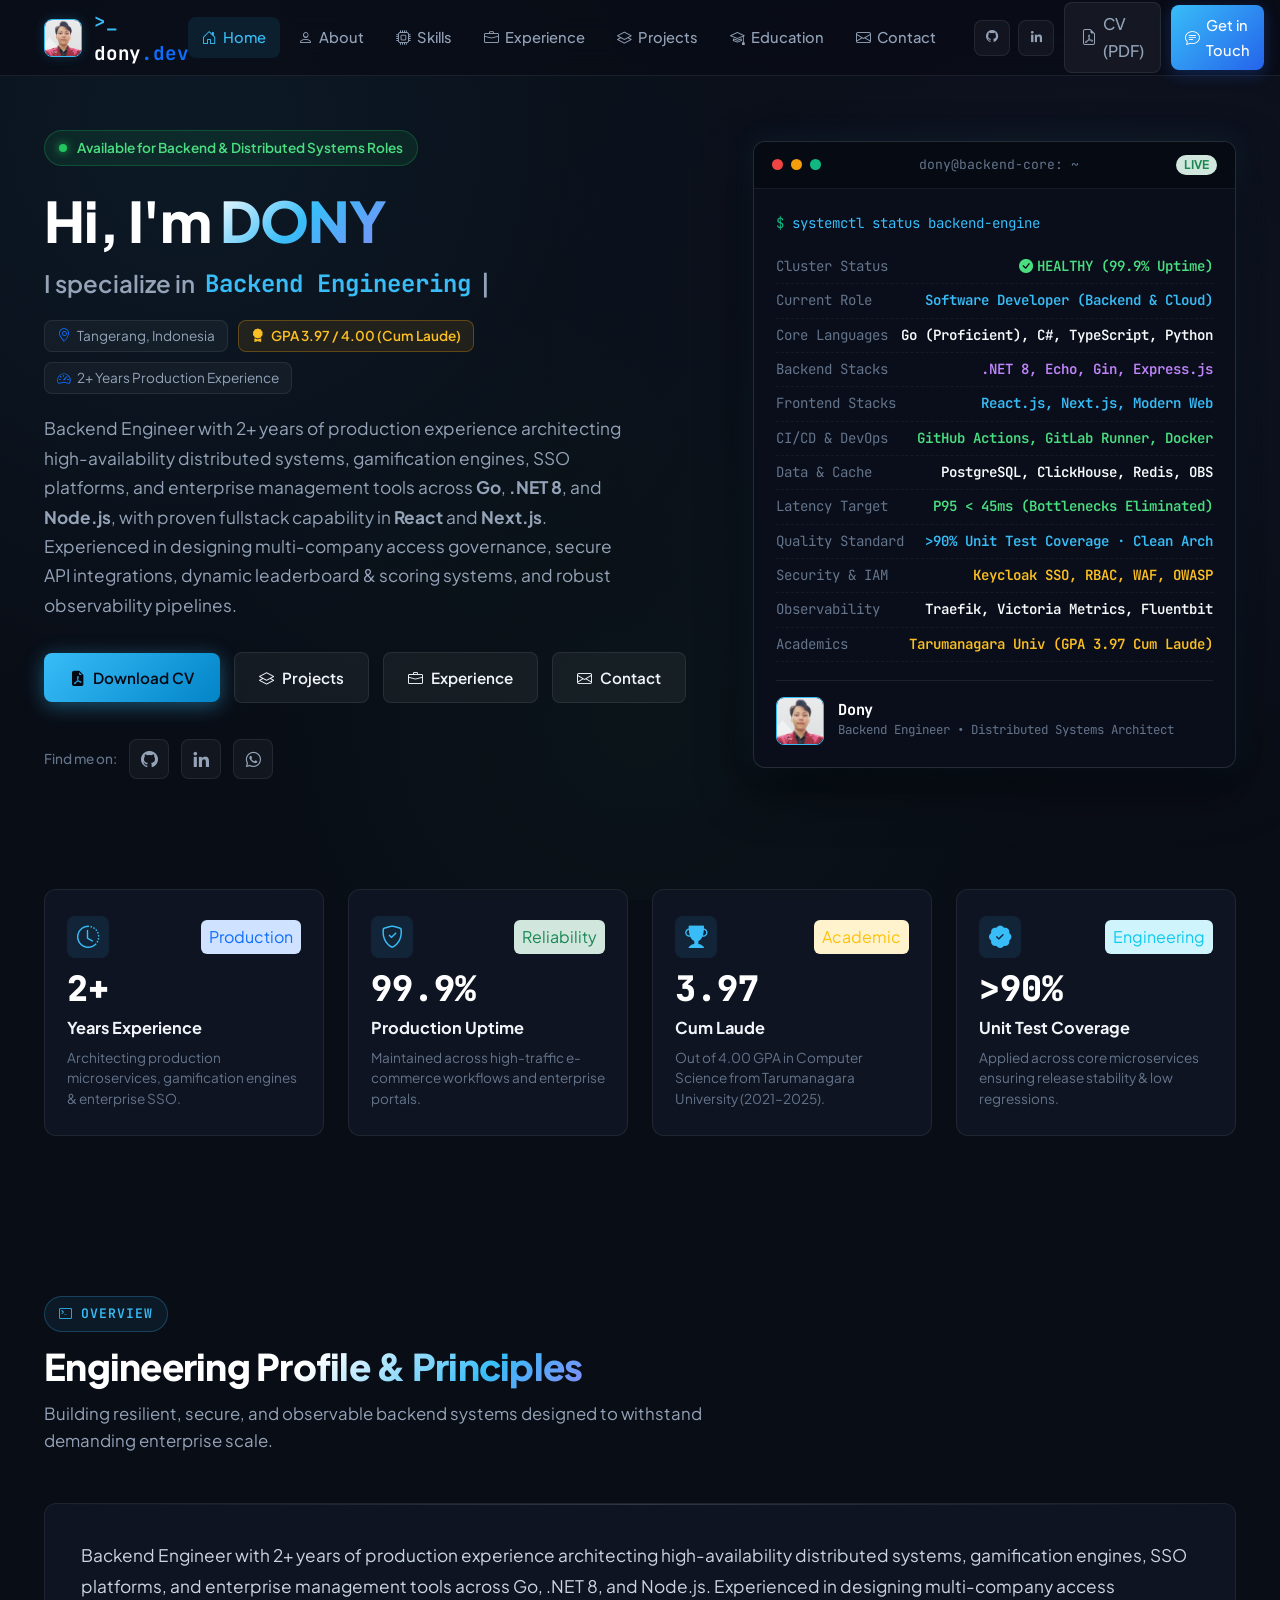
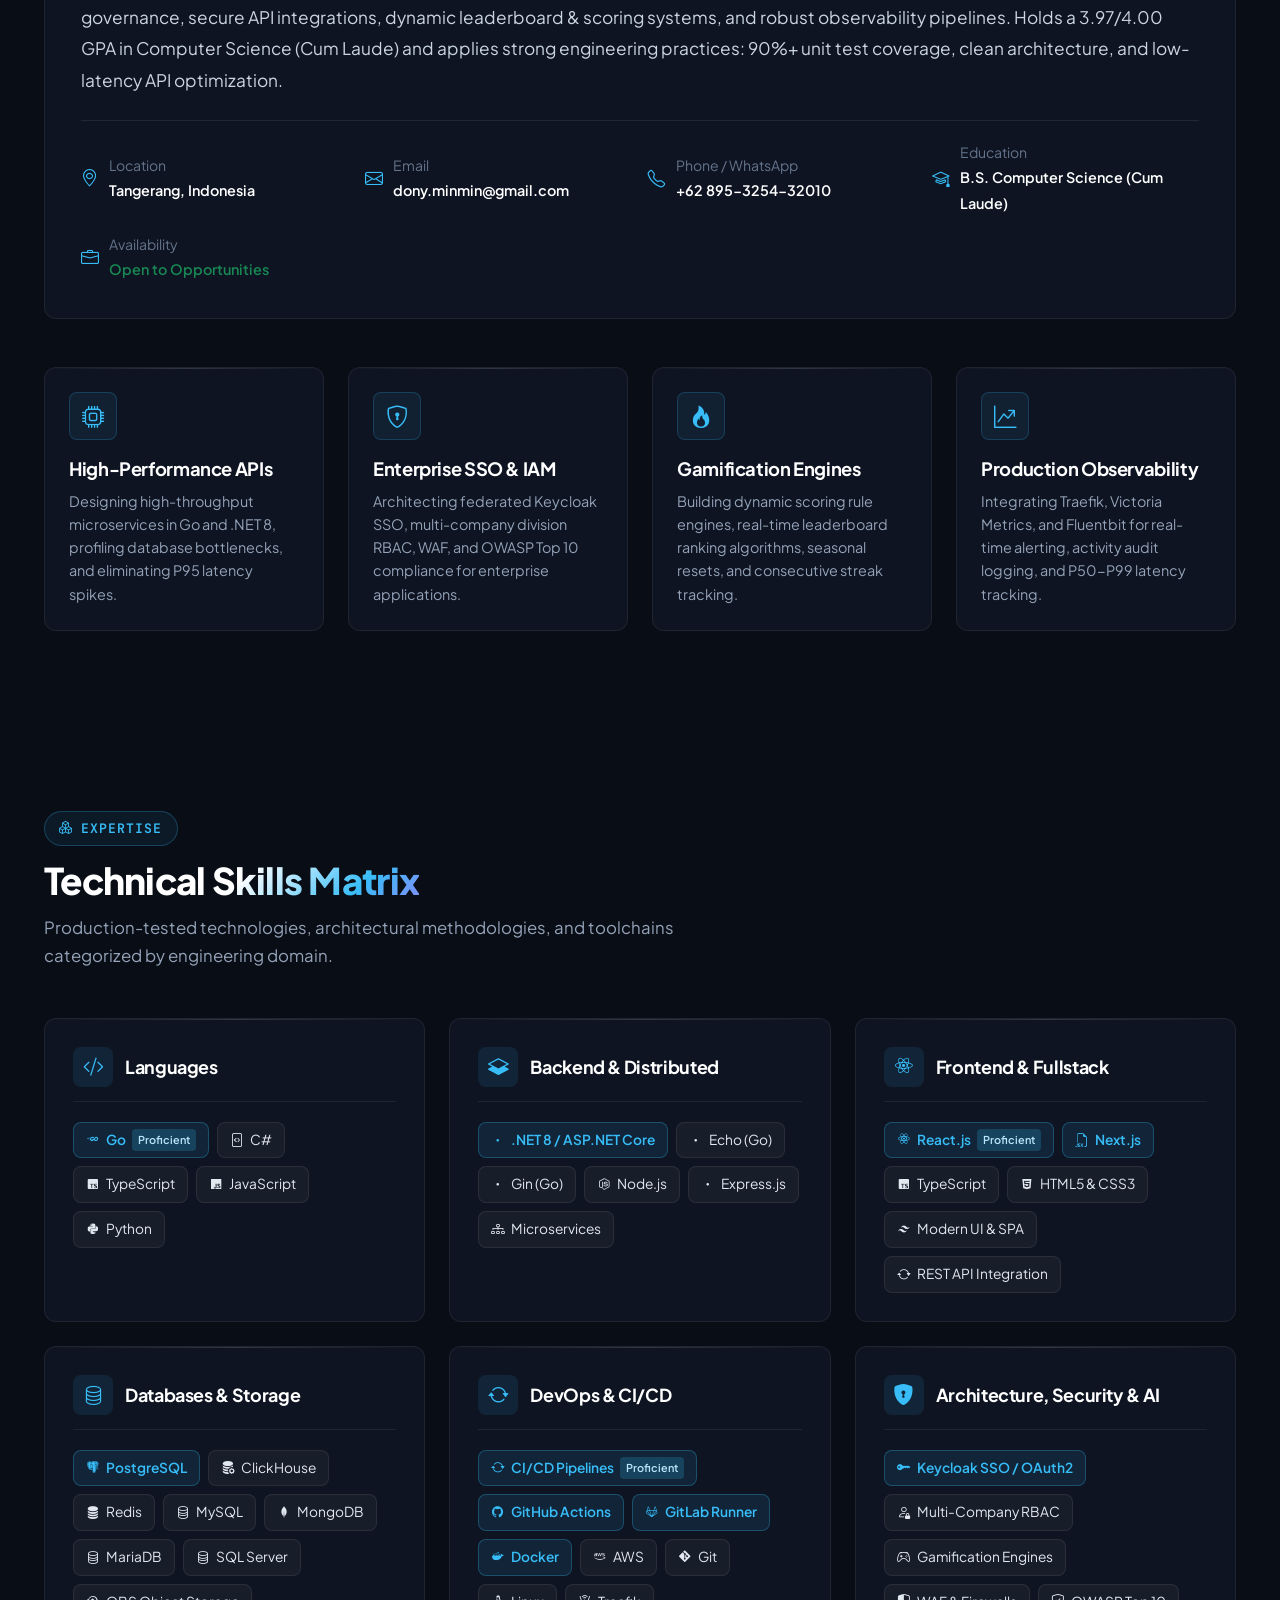
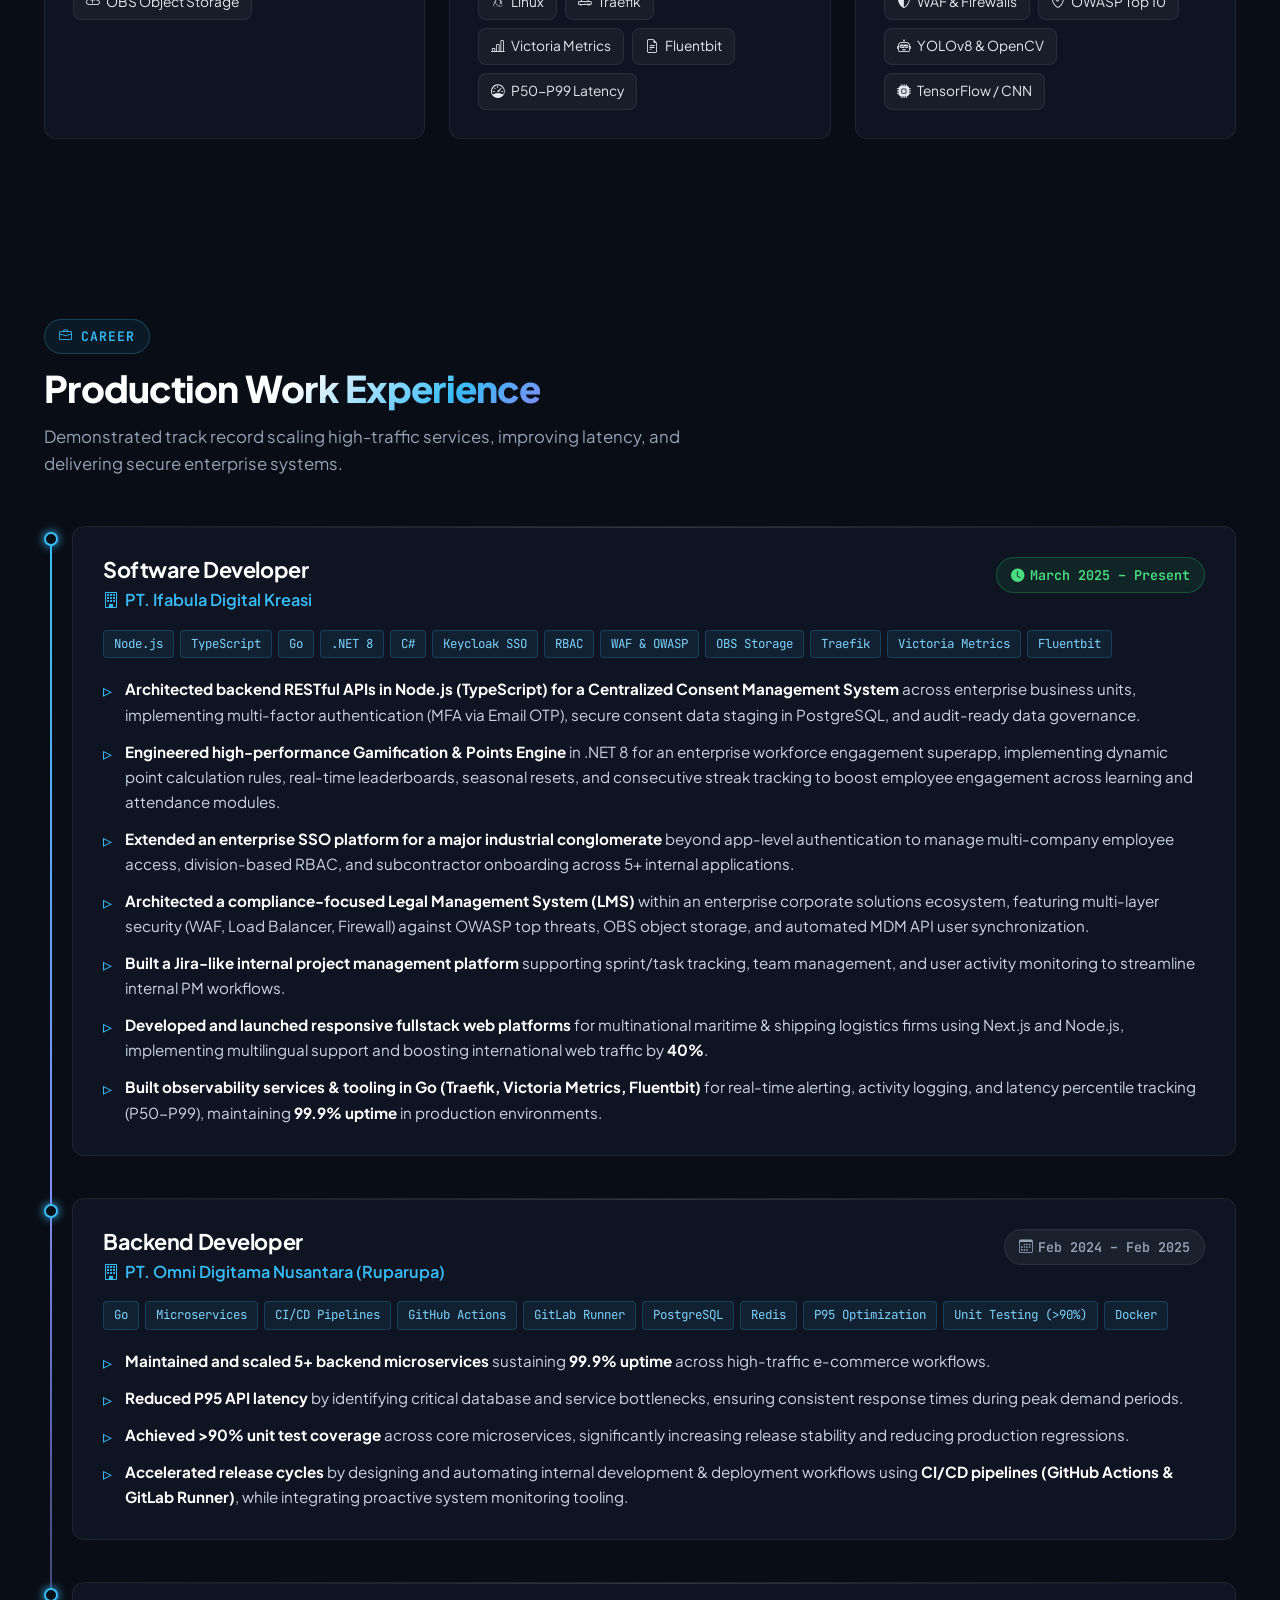
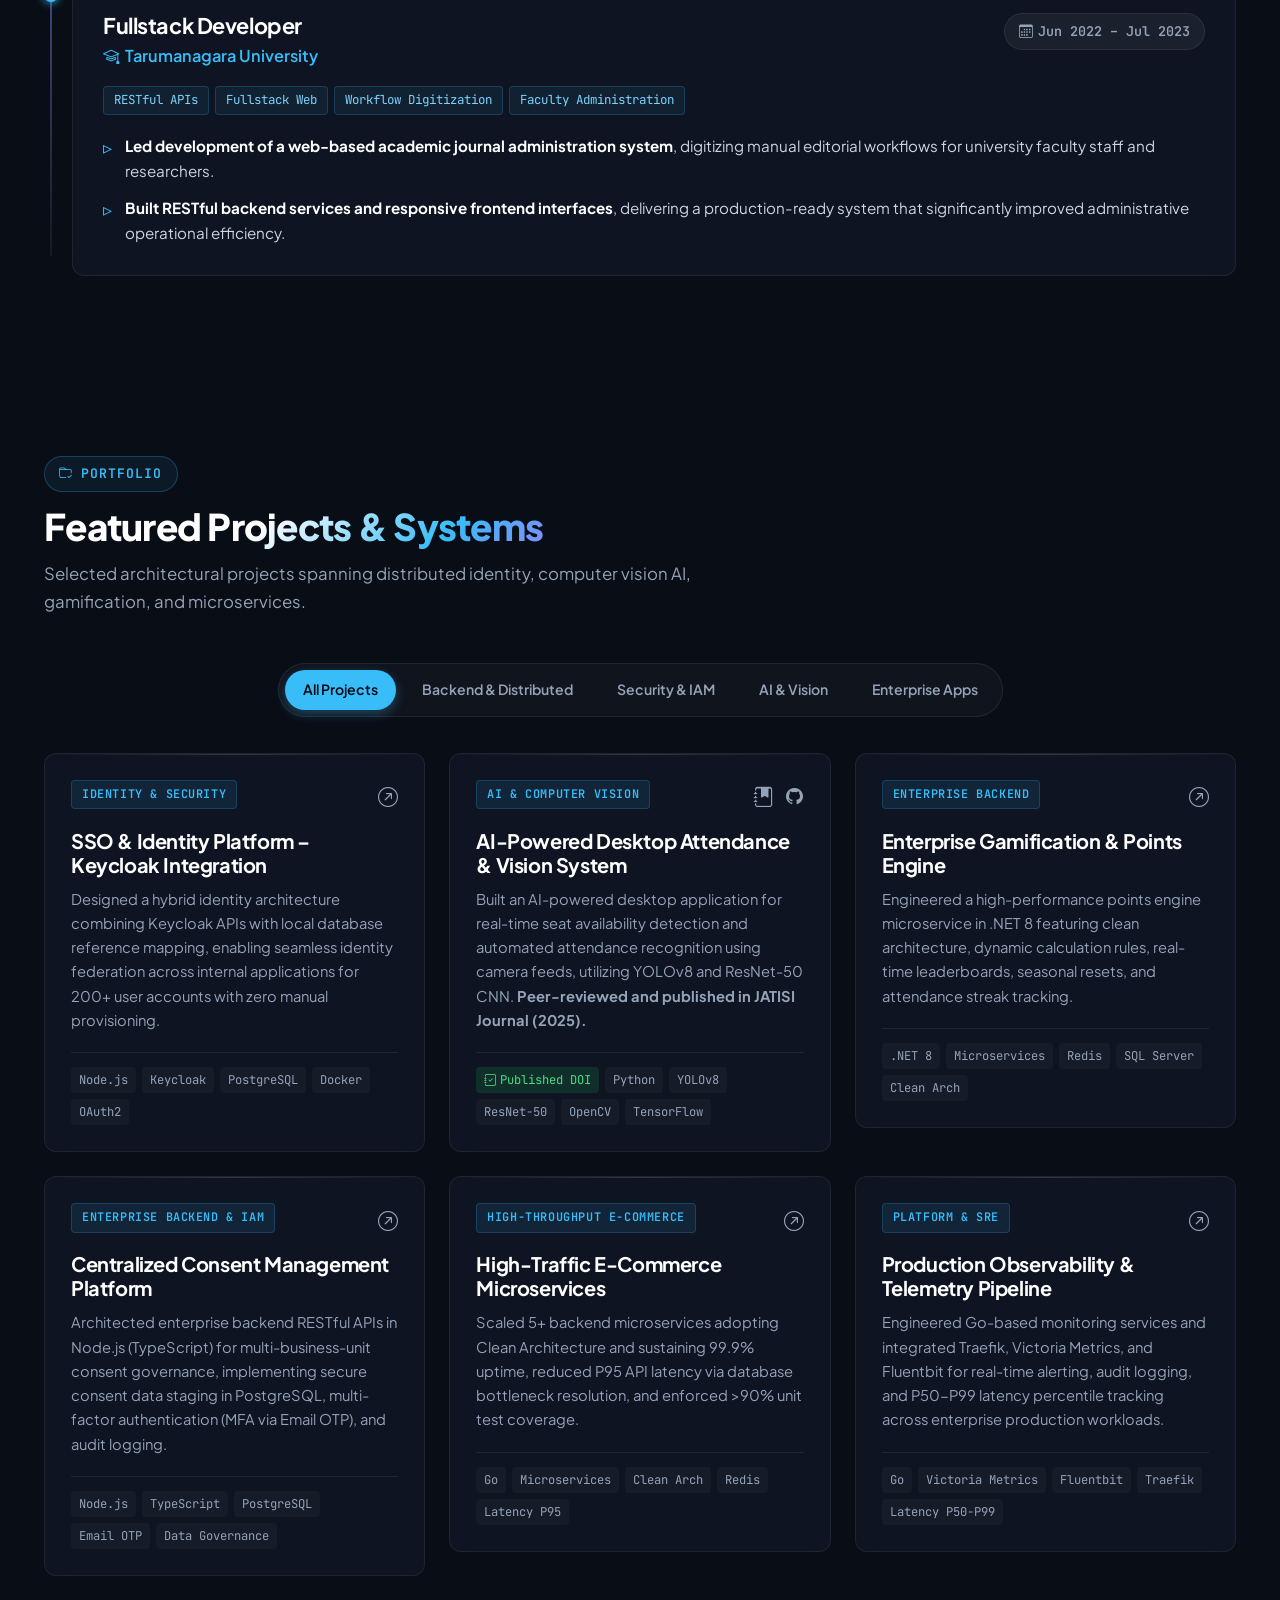
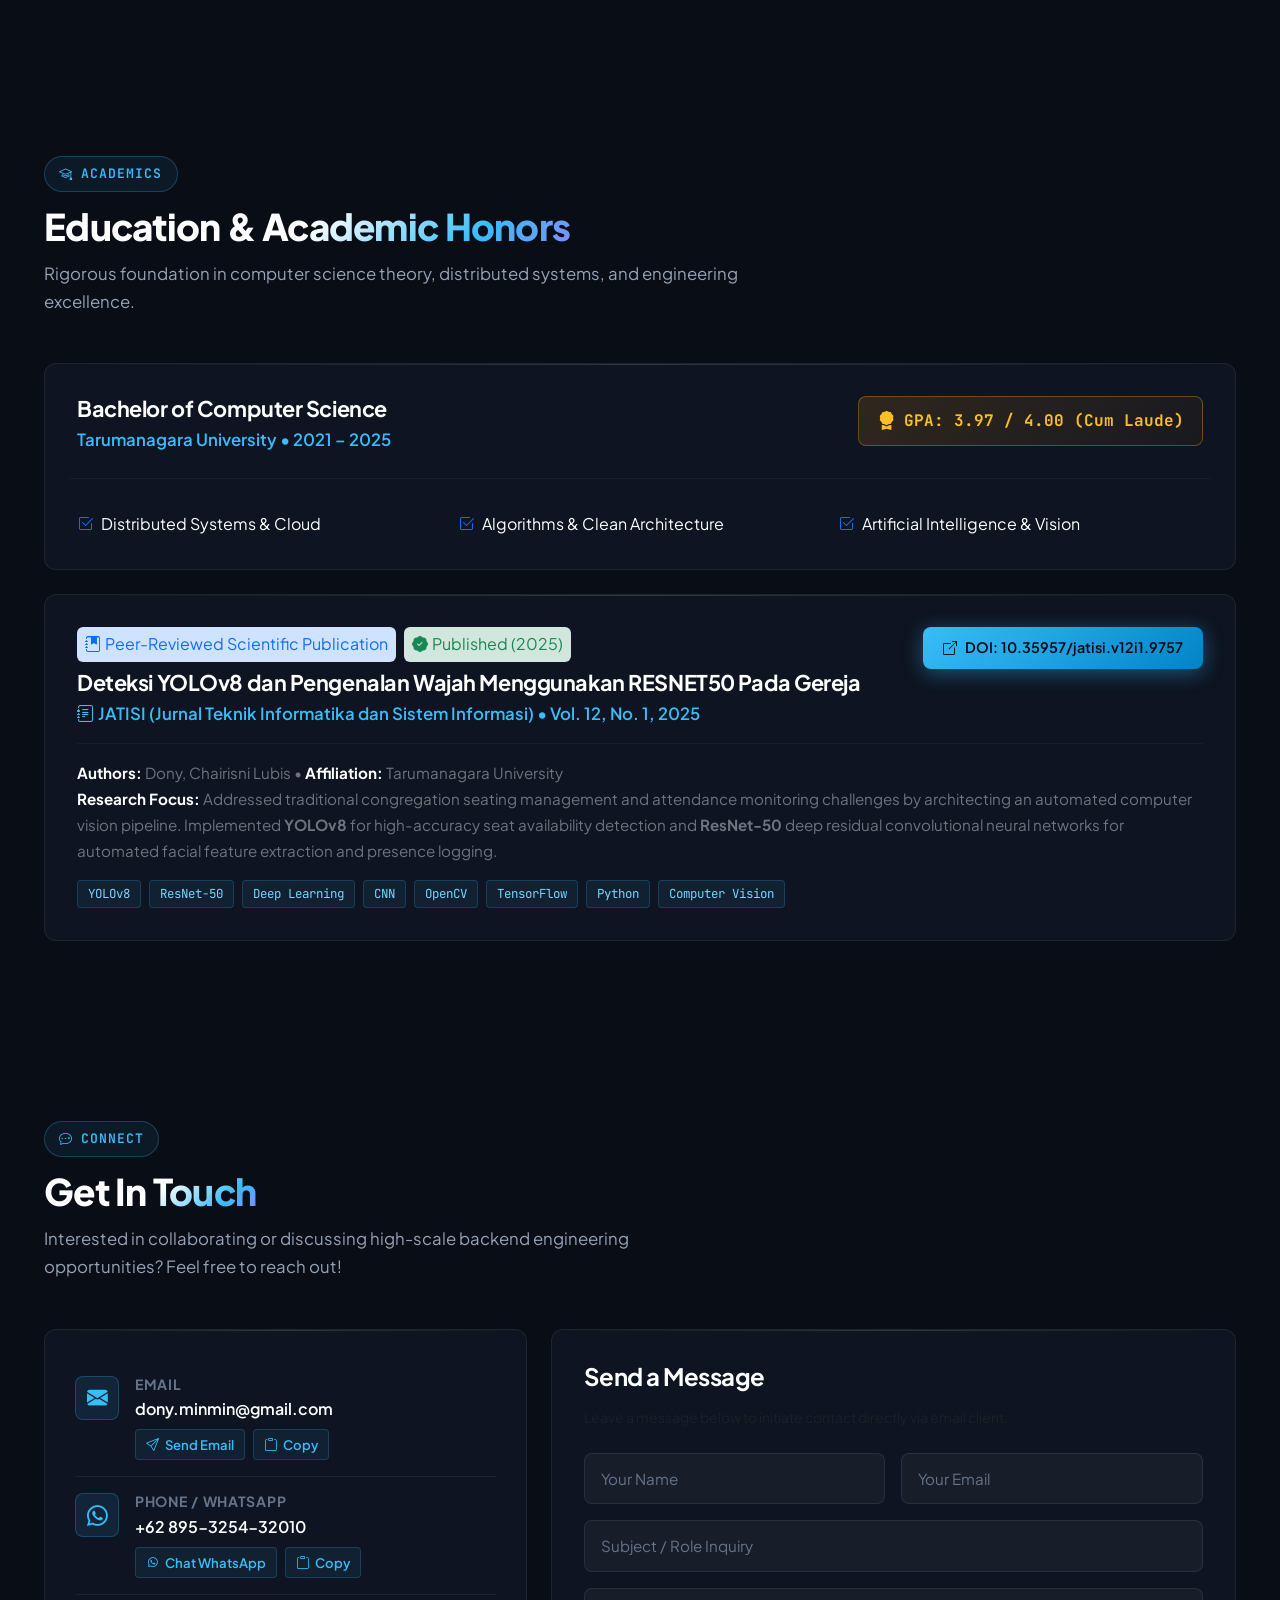
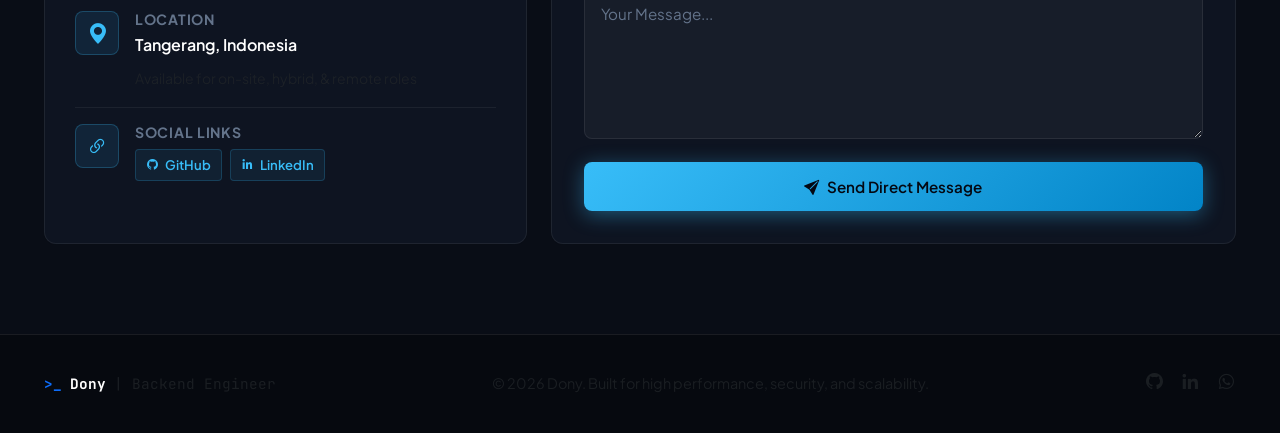
==== commit e8d06e94: "Refine Keycloak SSO project tags: keep clean focus on Node.js, Keycloak, PostgreSQL, Docker, and OAu" ====
--- a/index.html
+++ b/index.html
@@ -762,12 +762,11 @@
               </div>
               <h3 class="project-title">SSO &amp; Identity Platform – Keycloak Integration</h3>
               <p class="project-desc">
-                Designed a hybrid identity architecture combining Keycloak REST APIs with local database reference mapping, enabling seamless identity federation across internal applications for 200+ user accounts with zero manual provisioning.
+                Designed a hybrid identity architecture combining Keycloak APIs with local database reference mapping, enabling seamless identity federation across internal applications for 200+ user accounts with zero manual provisioning.
               </p>
               <div class="project-tech-tags">
                 <span class="project-tag">Node.js</span>
                 <span class="project-tag">Keycloak</span>
-                <span class="project-tag">RESTful APIs</span>
                 <span class="project-tag">PostgreSQL</span>
                 <span class="project-tag">Docker</span>
                 <span class="project-tag">OAuth2</span>
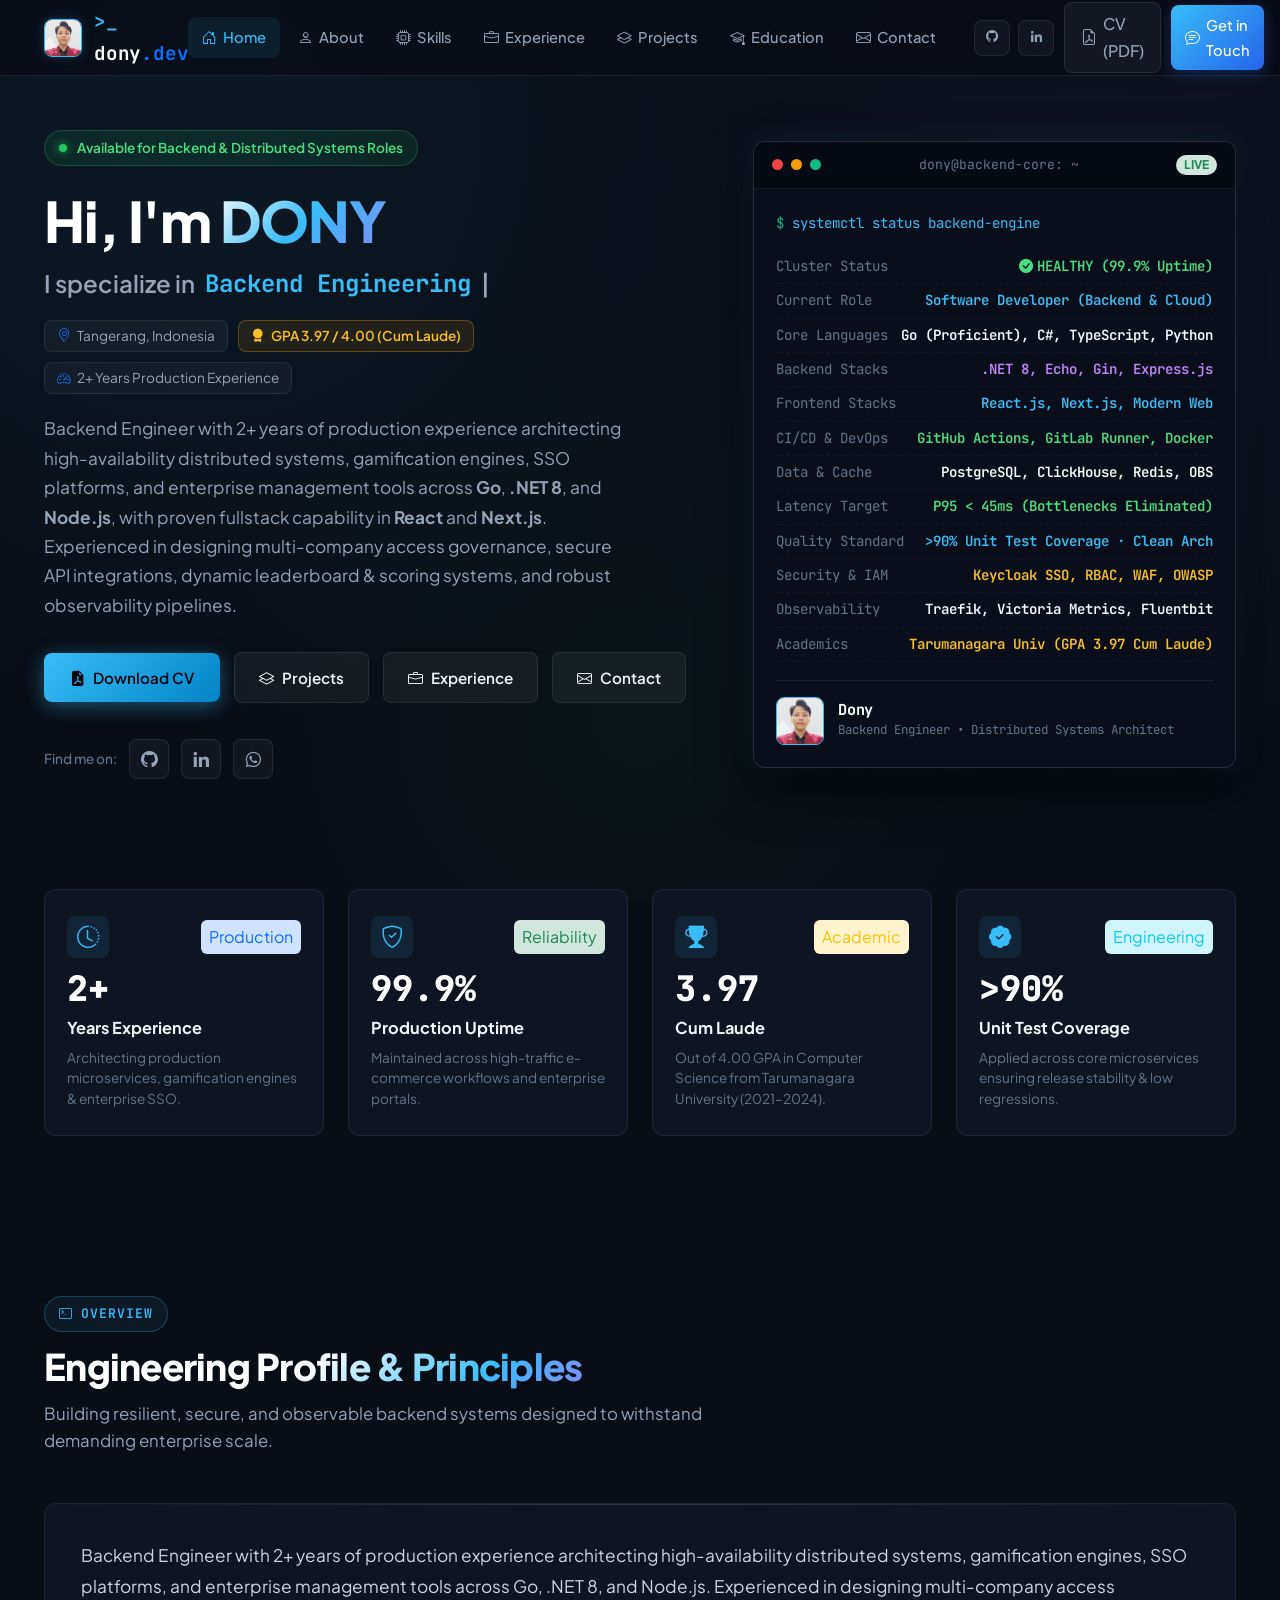
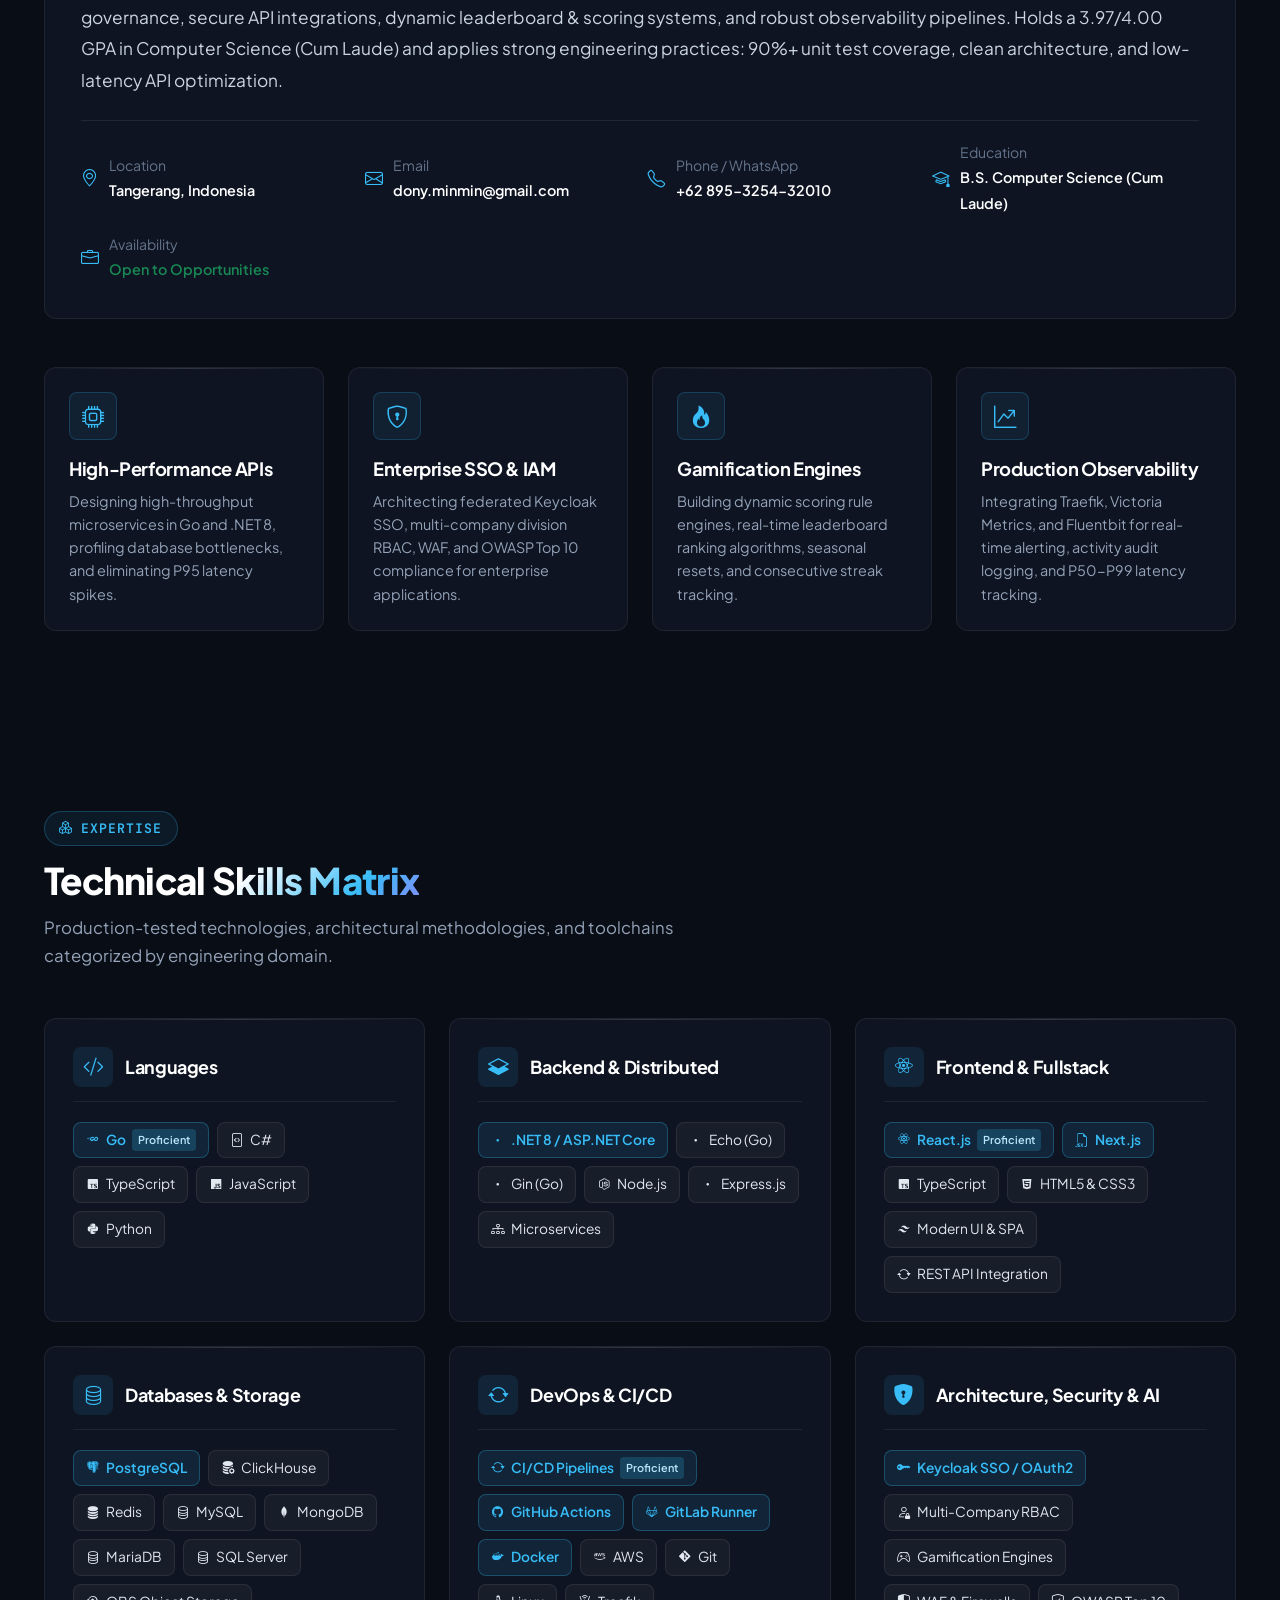
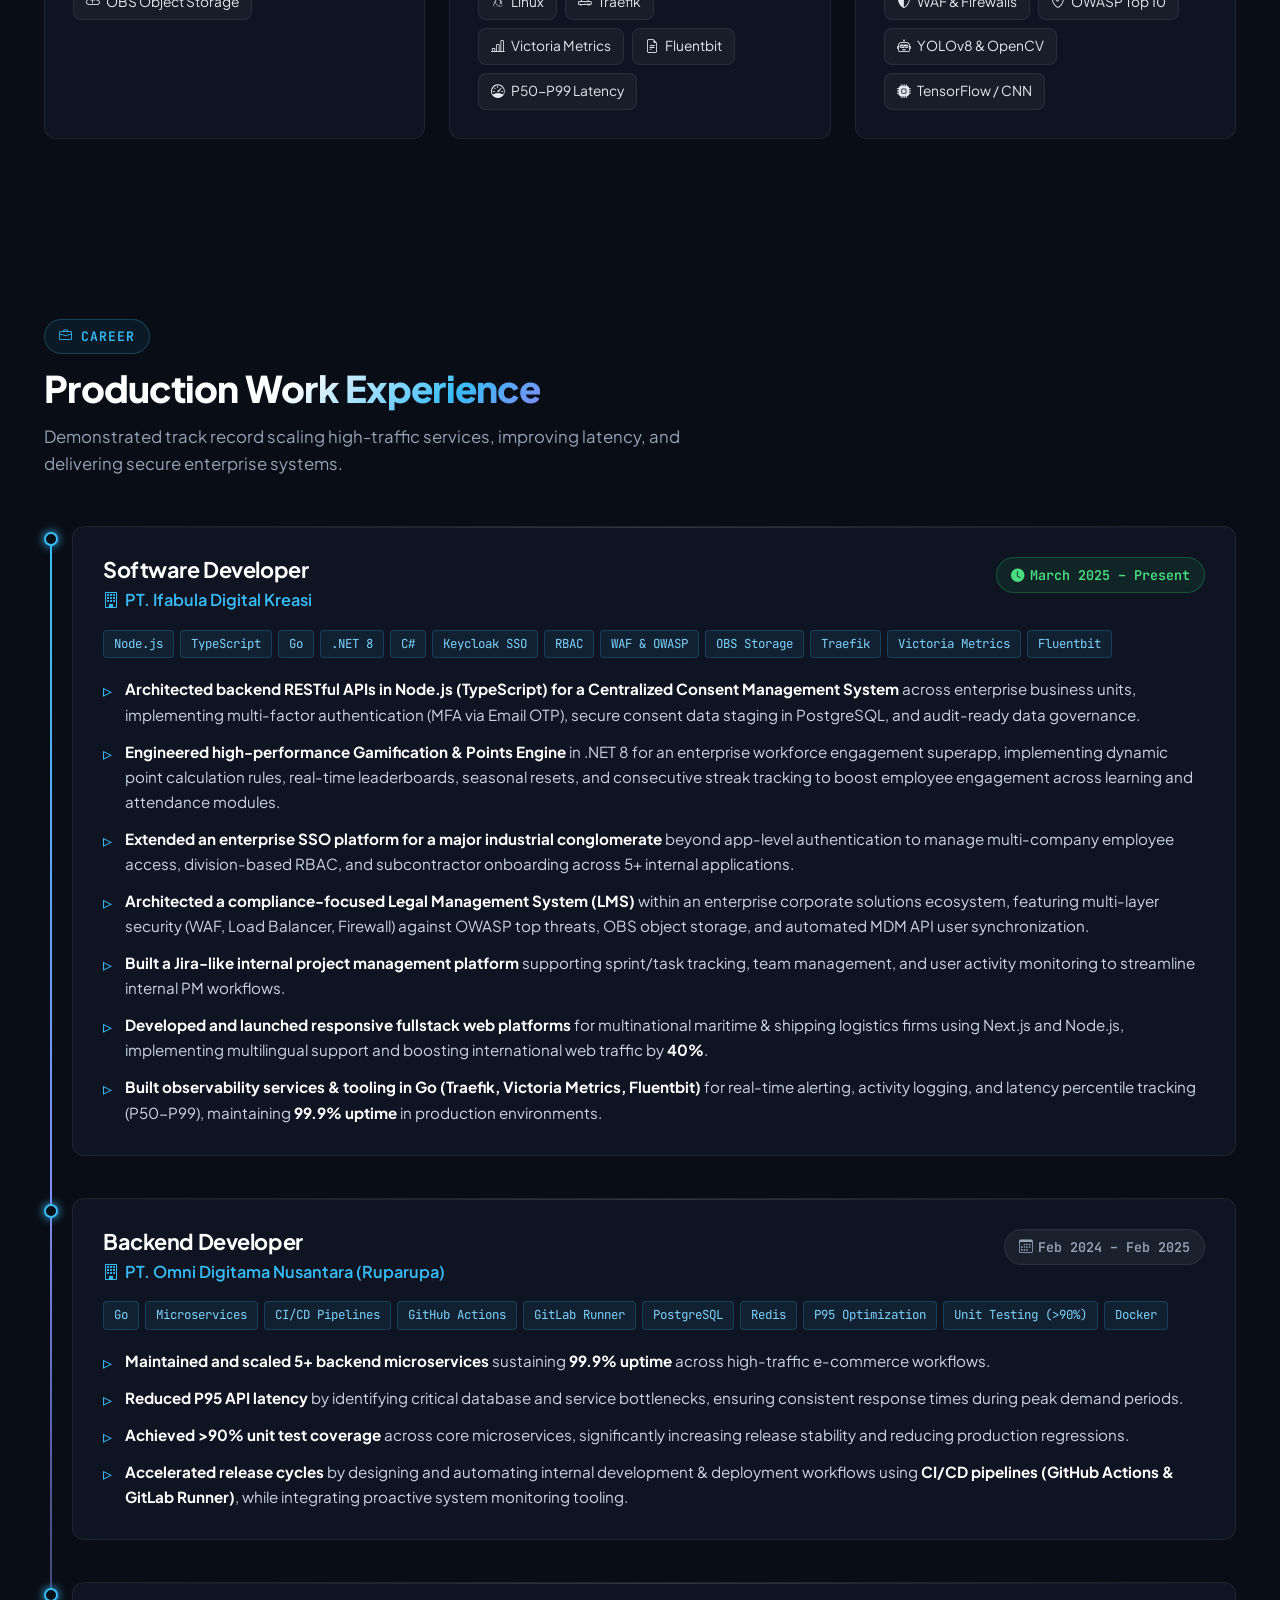
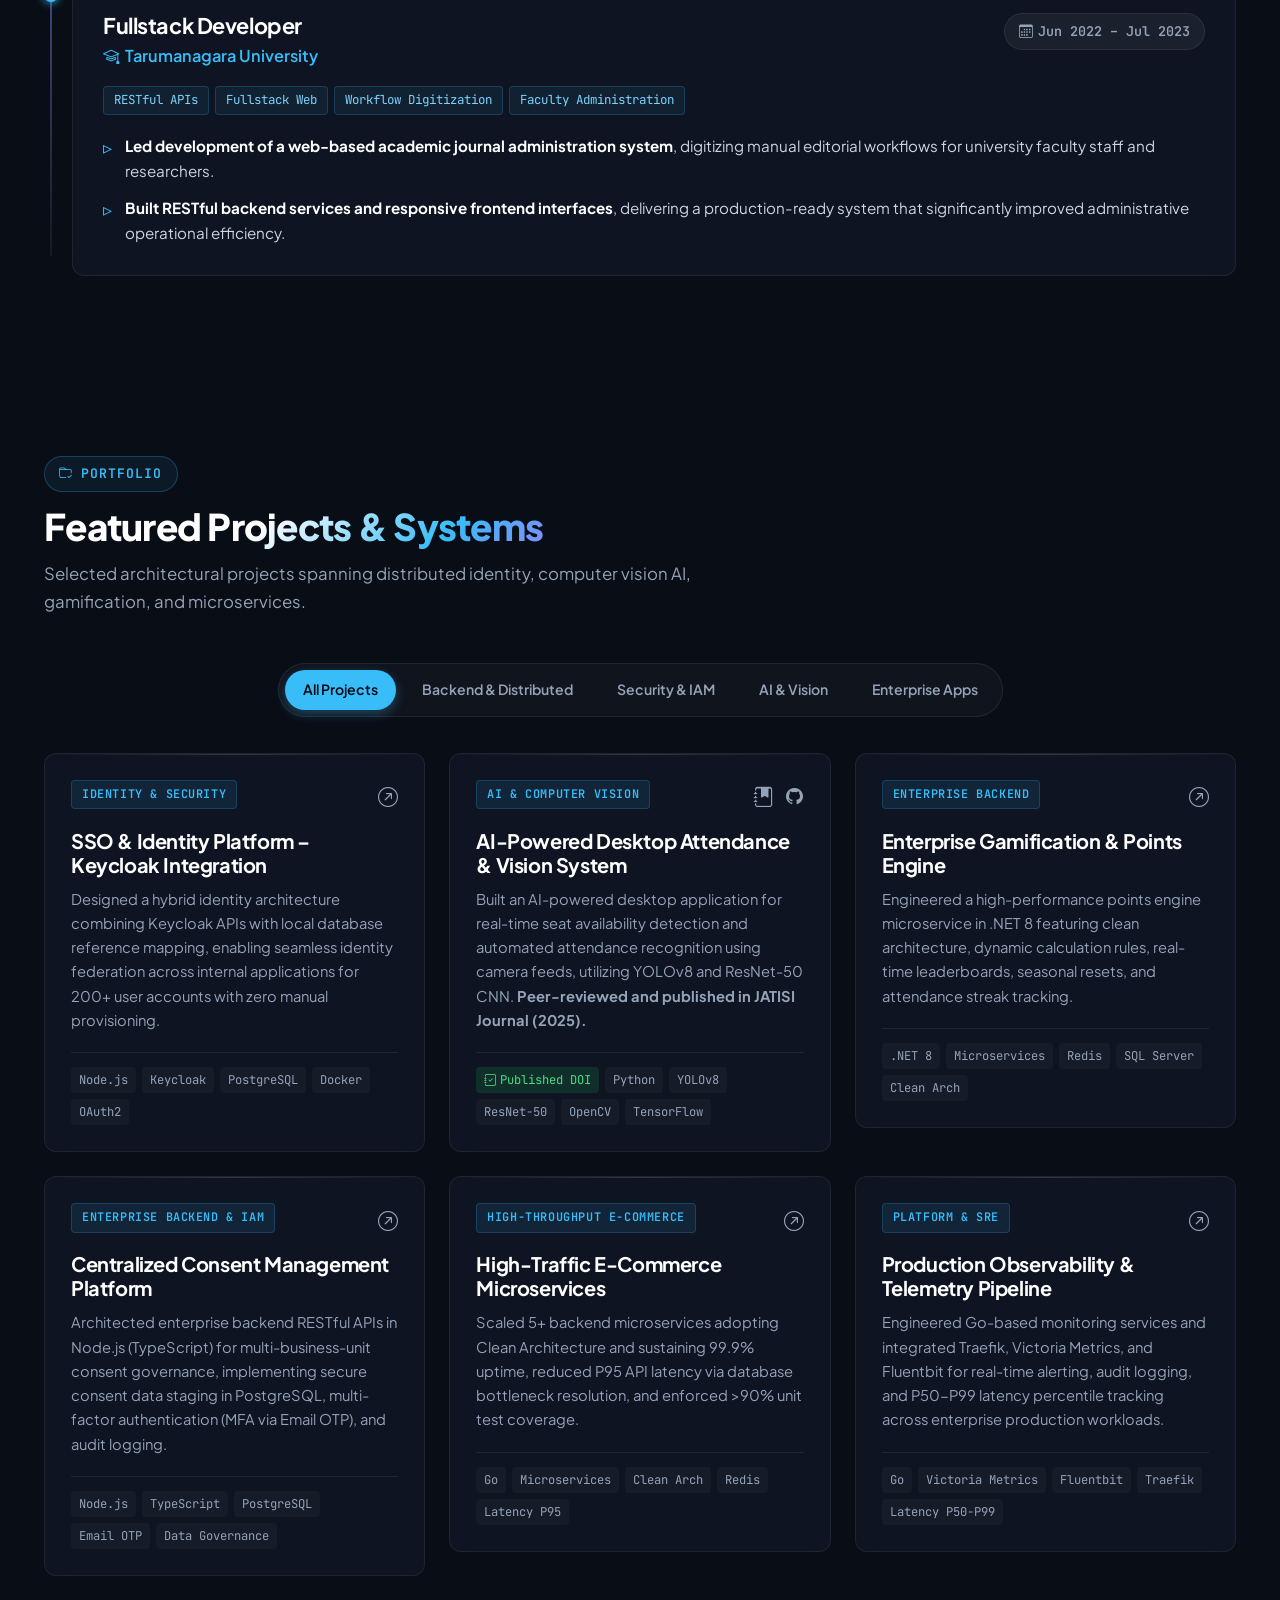
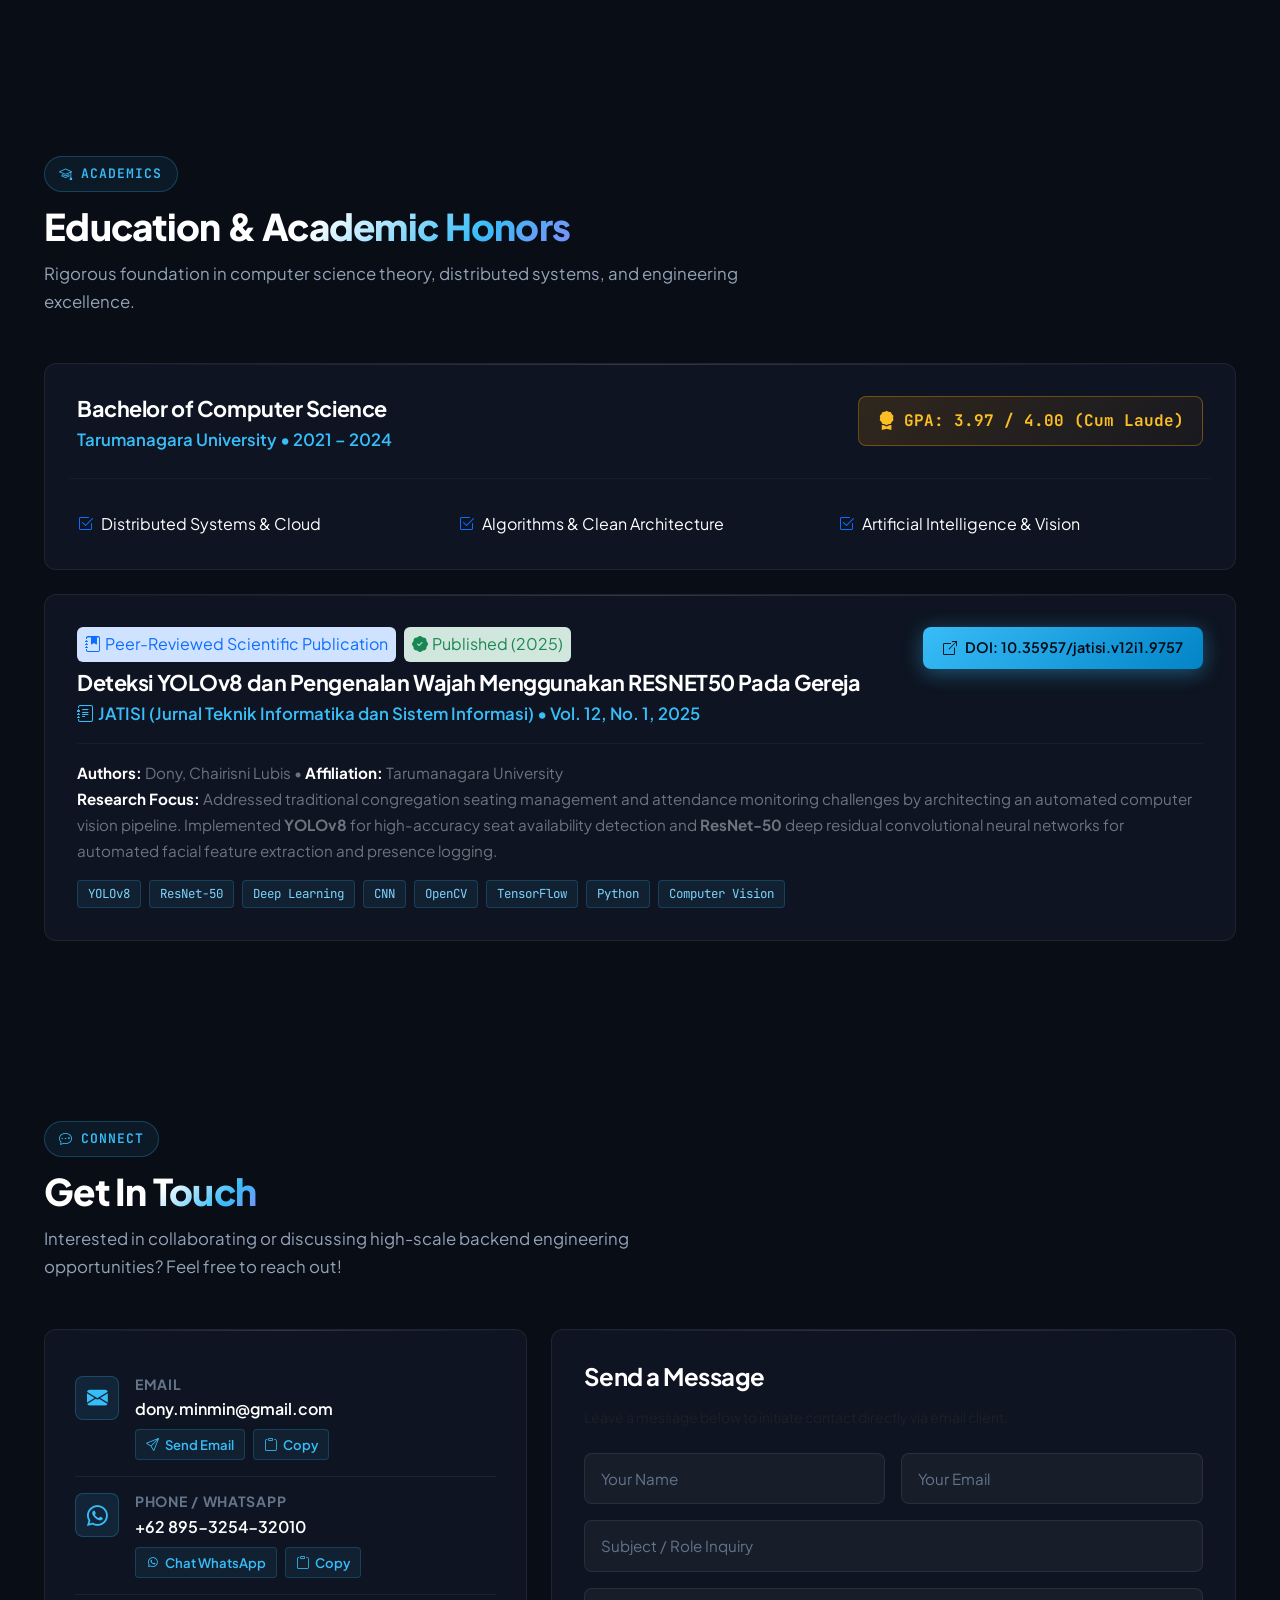
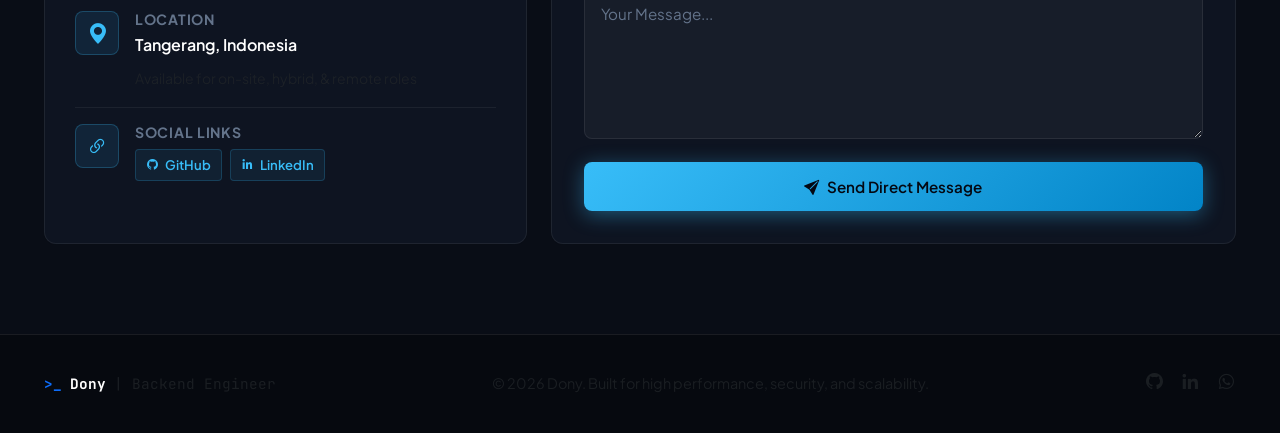
==== commit b6a195fe: "Update education period to 2021-2024 in index.html" ====
--- a/index.html
+++ b/index.html
@@ -291,7 +291,7 @@
               </div>
               <div class="metric-value">3.97</div>
               <div class="metric-title">Cum Laude</div>
-              <p class="metric-desc">Out of 4.00 GPA in Computer Science from Tarumanagara University (2021–2025).</p>
+              <p class="metric-desc">Out of 4.00 GPA in Computer Science from Tarumanagara University (2021–2024).</p>
             </div>
           </div>
 
@@ -914,7 +914,7 @@
               <div class="edu-header">
                 <div class="edu-title-group">
                   <h3>Bachelor of Computer Science</h3>
-                  <div class="edu-institution">Tarumanagara University &bull; 2021 – 2025</div>
+                  <div class="edu-institution">Tarumanagara University &bull; 2021 – 2024</div>
                 </div>
 
                 <div class="gpa-highlight-badge">
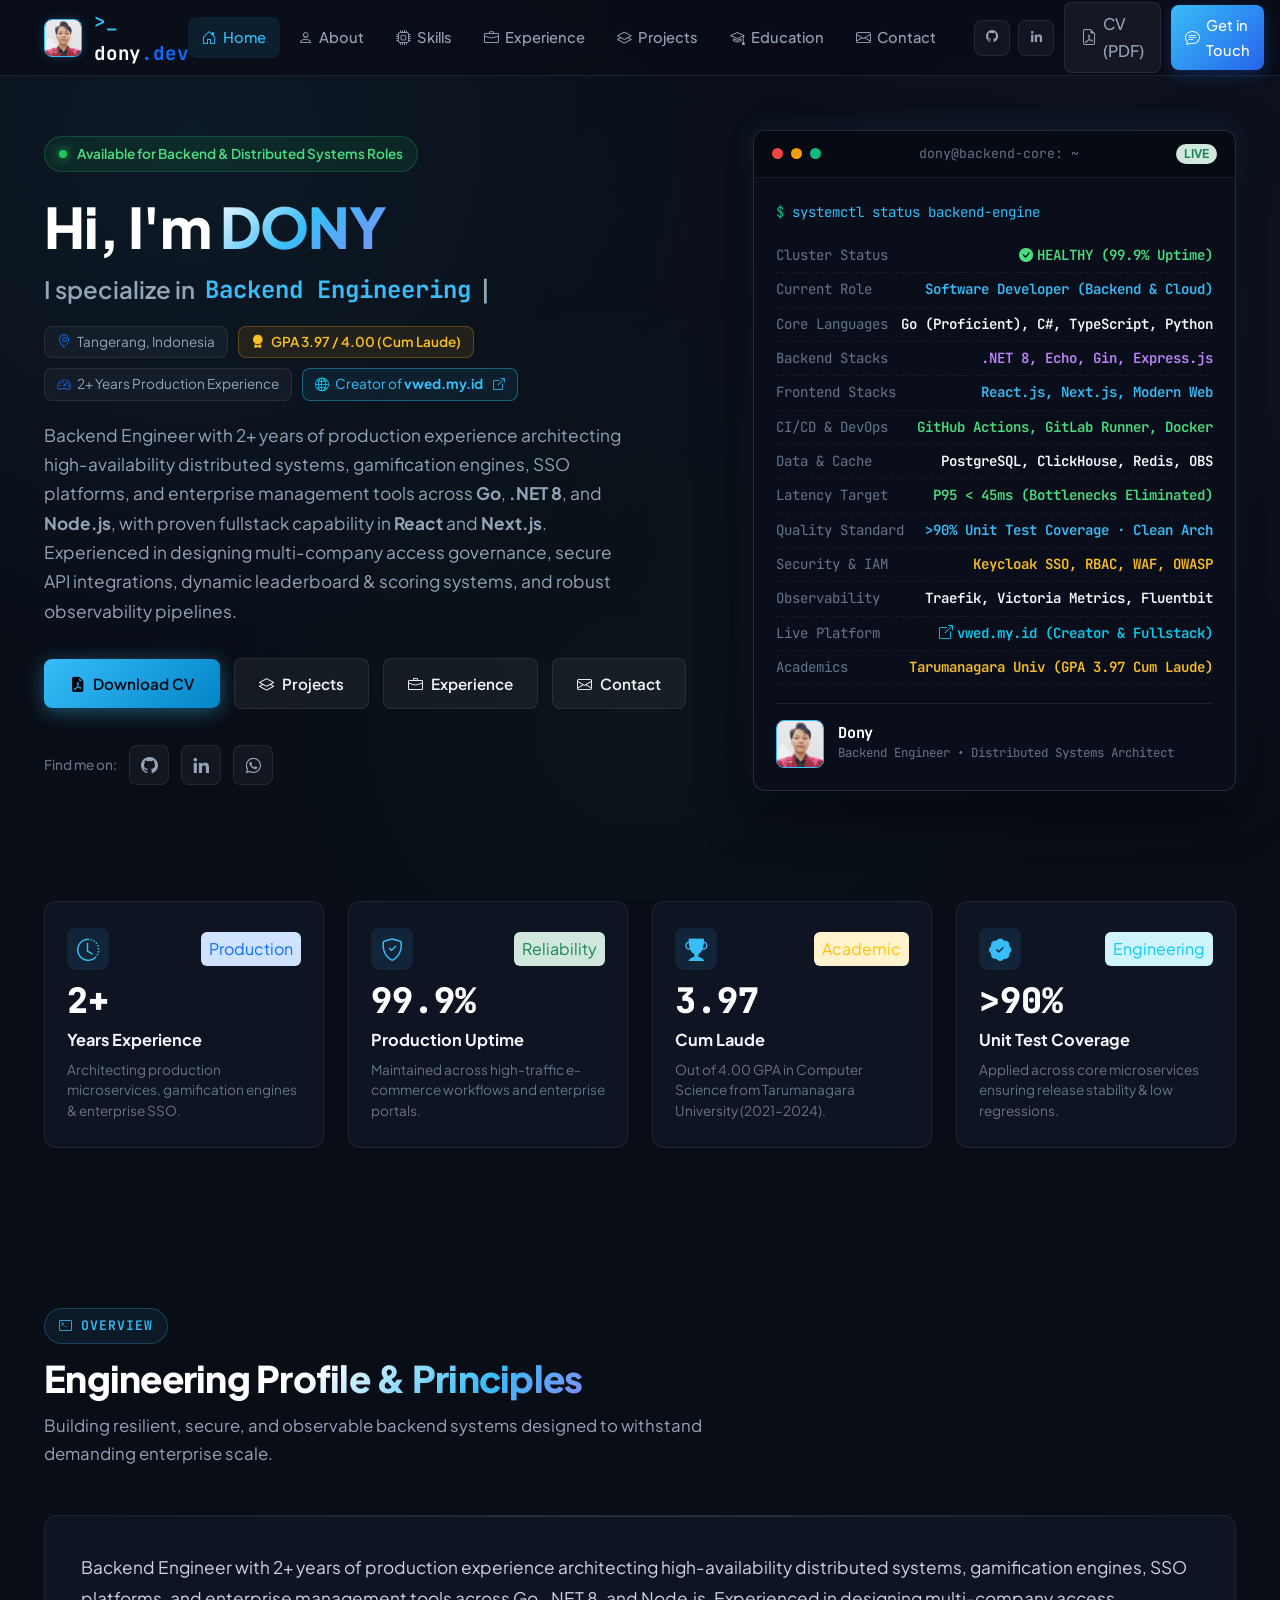
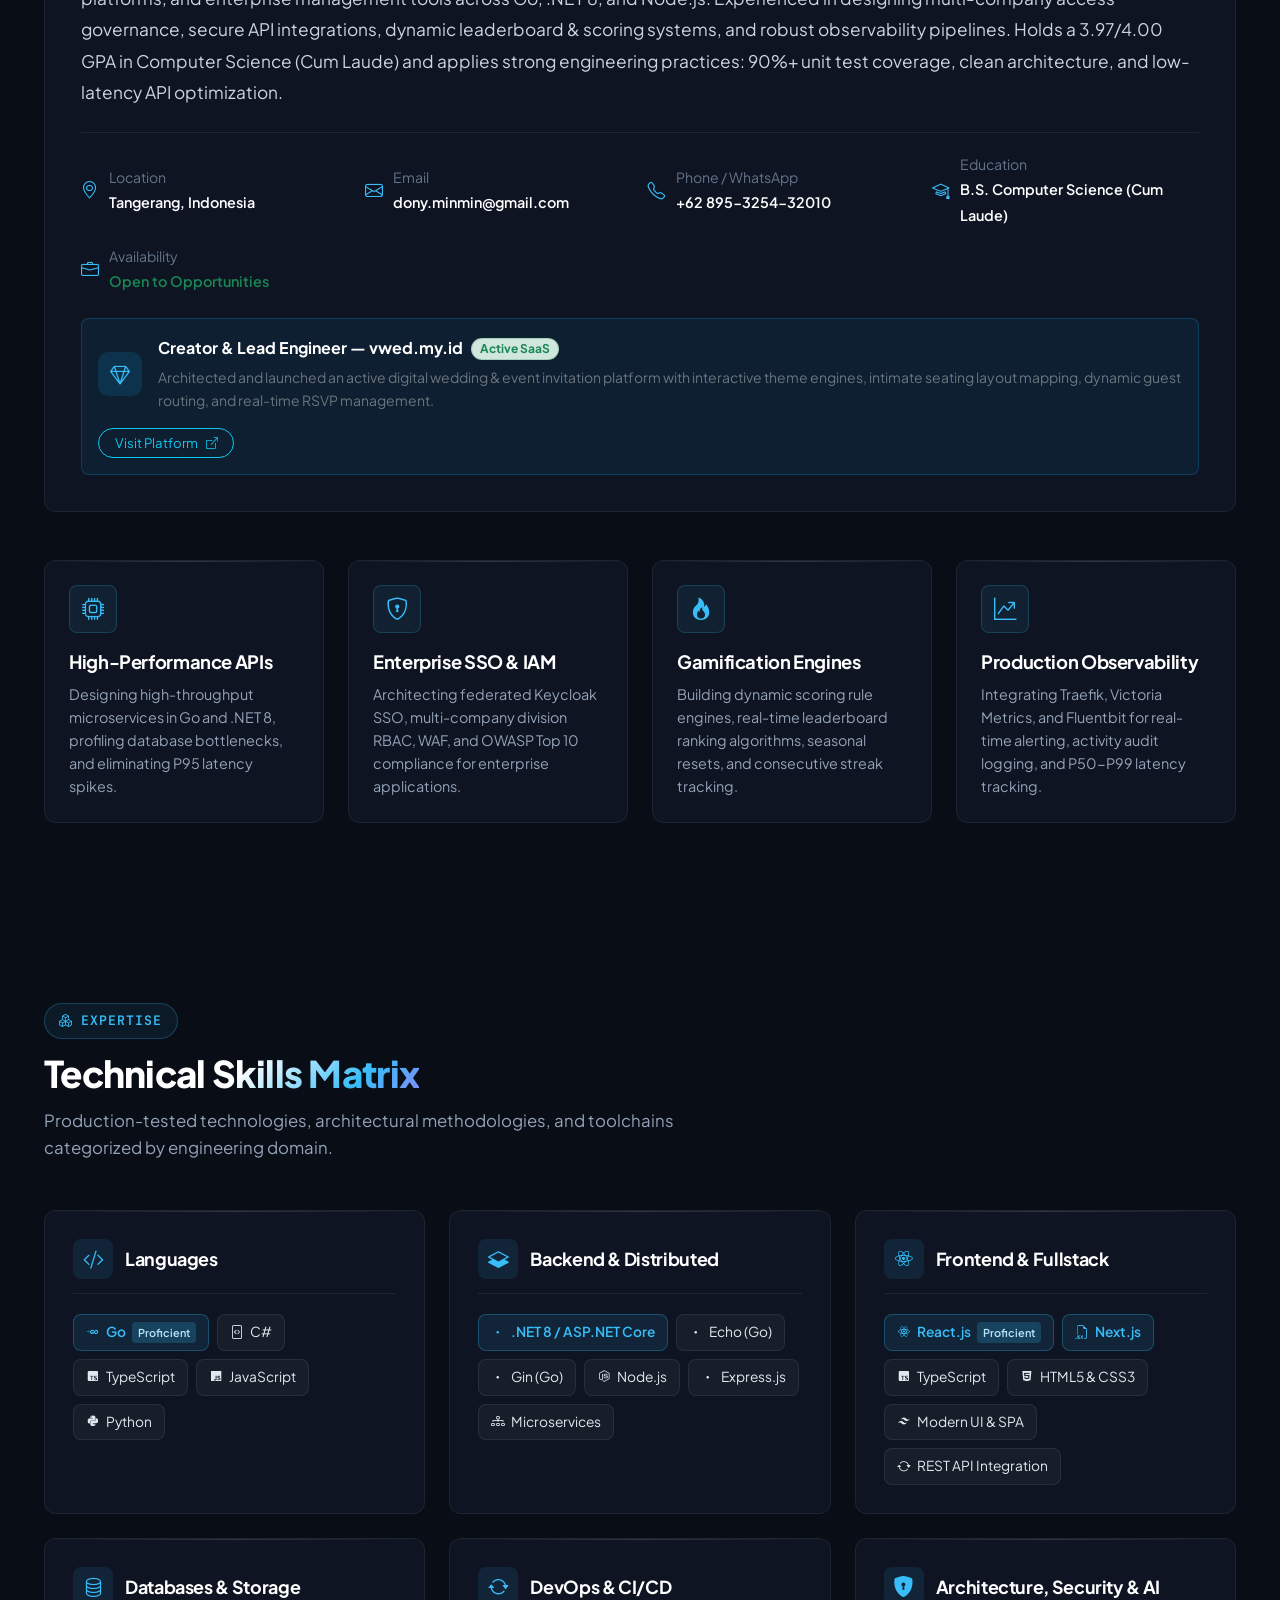
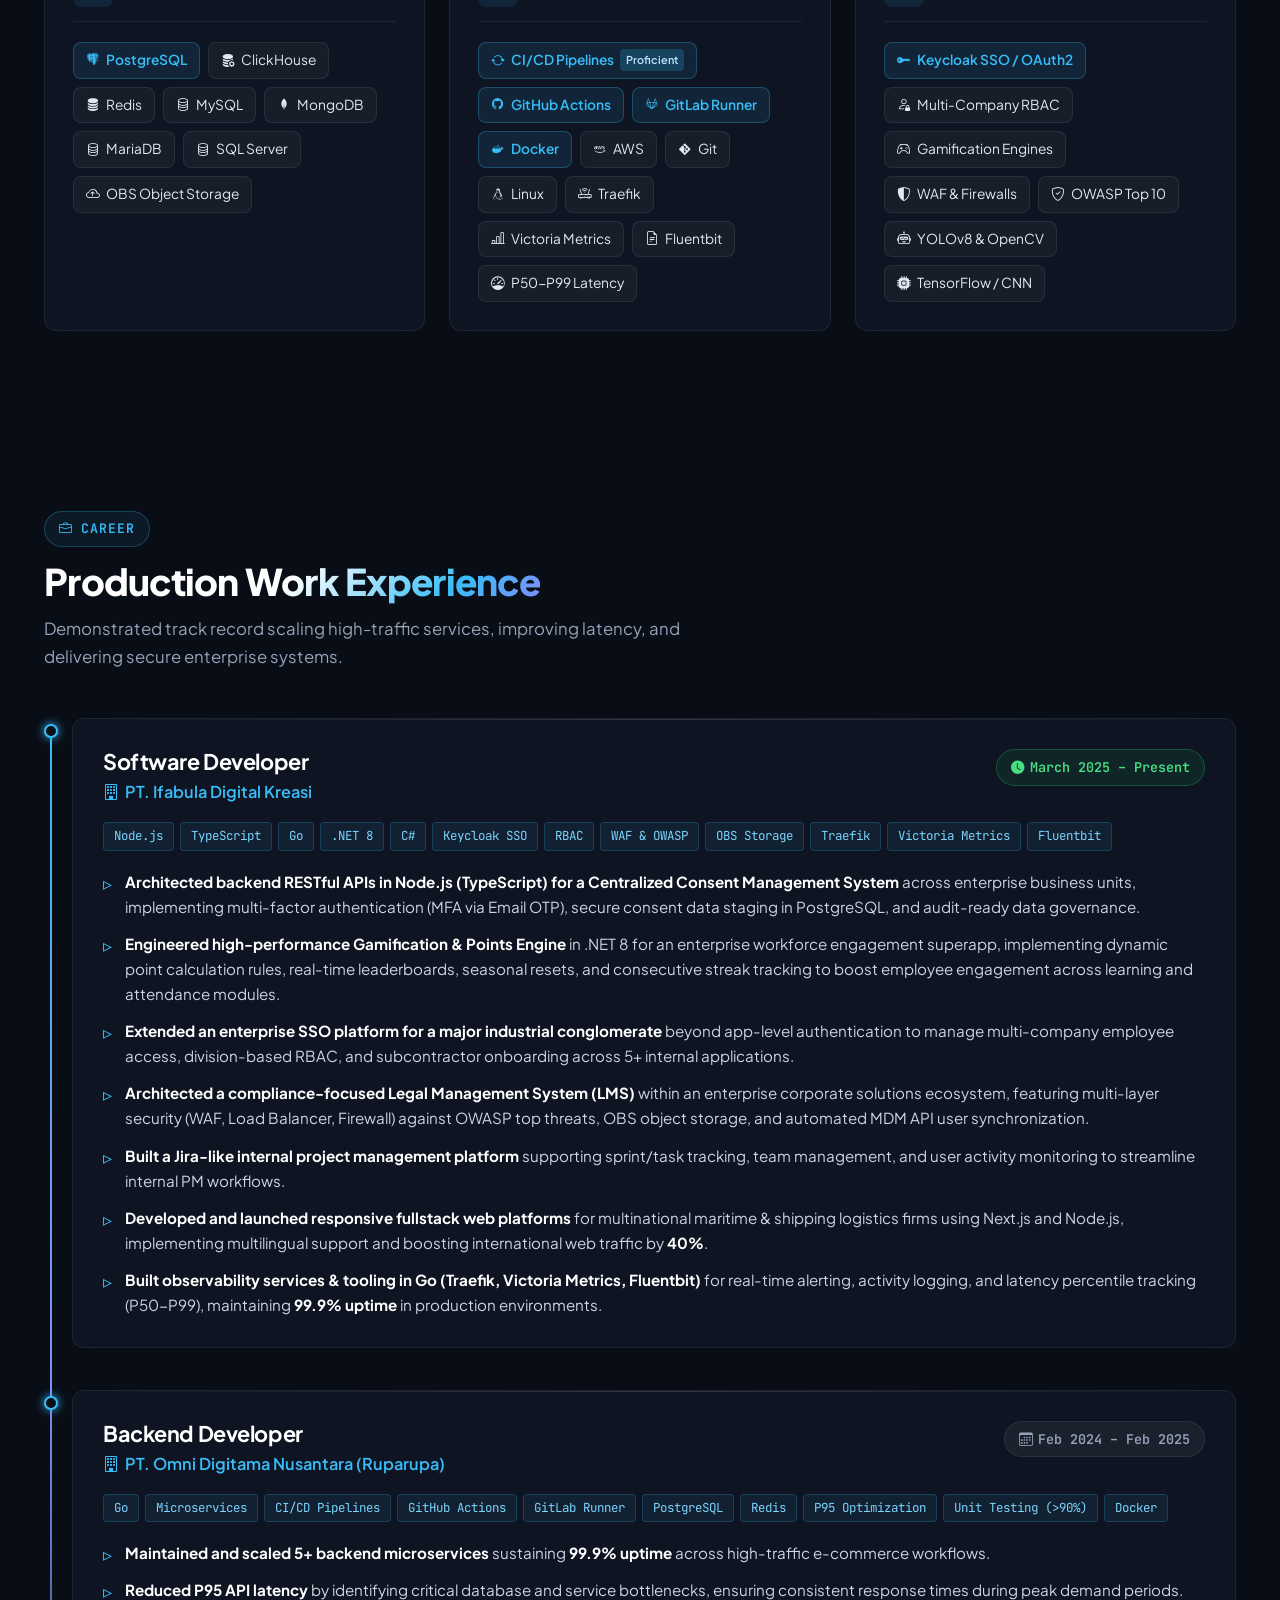
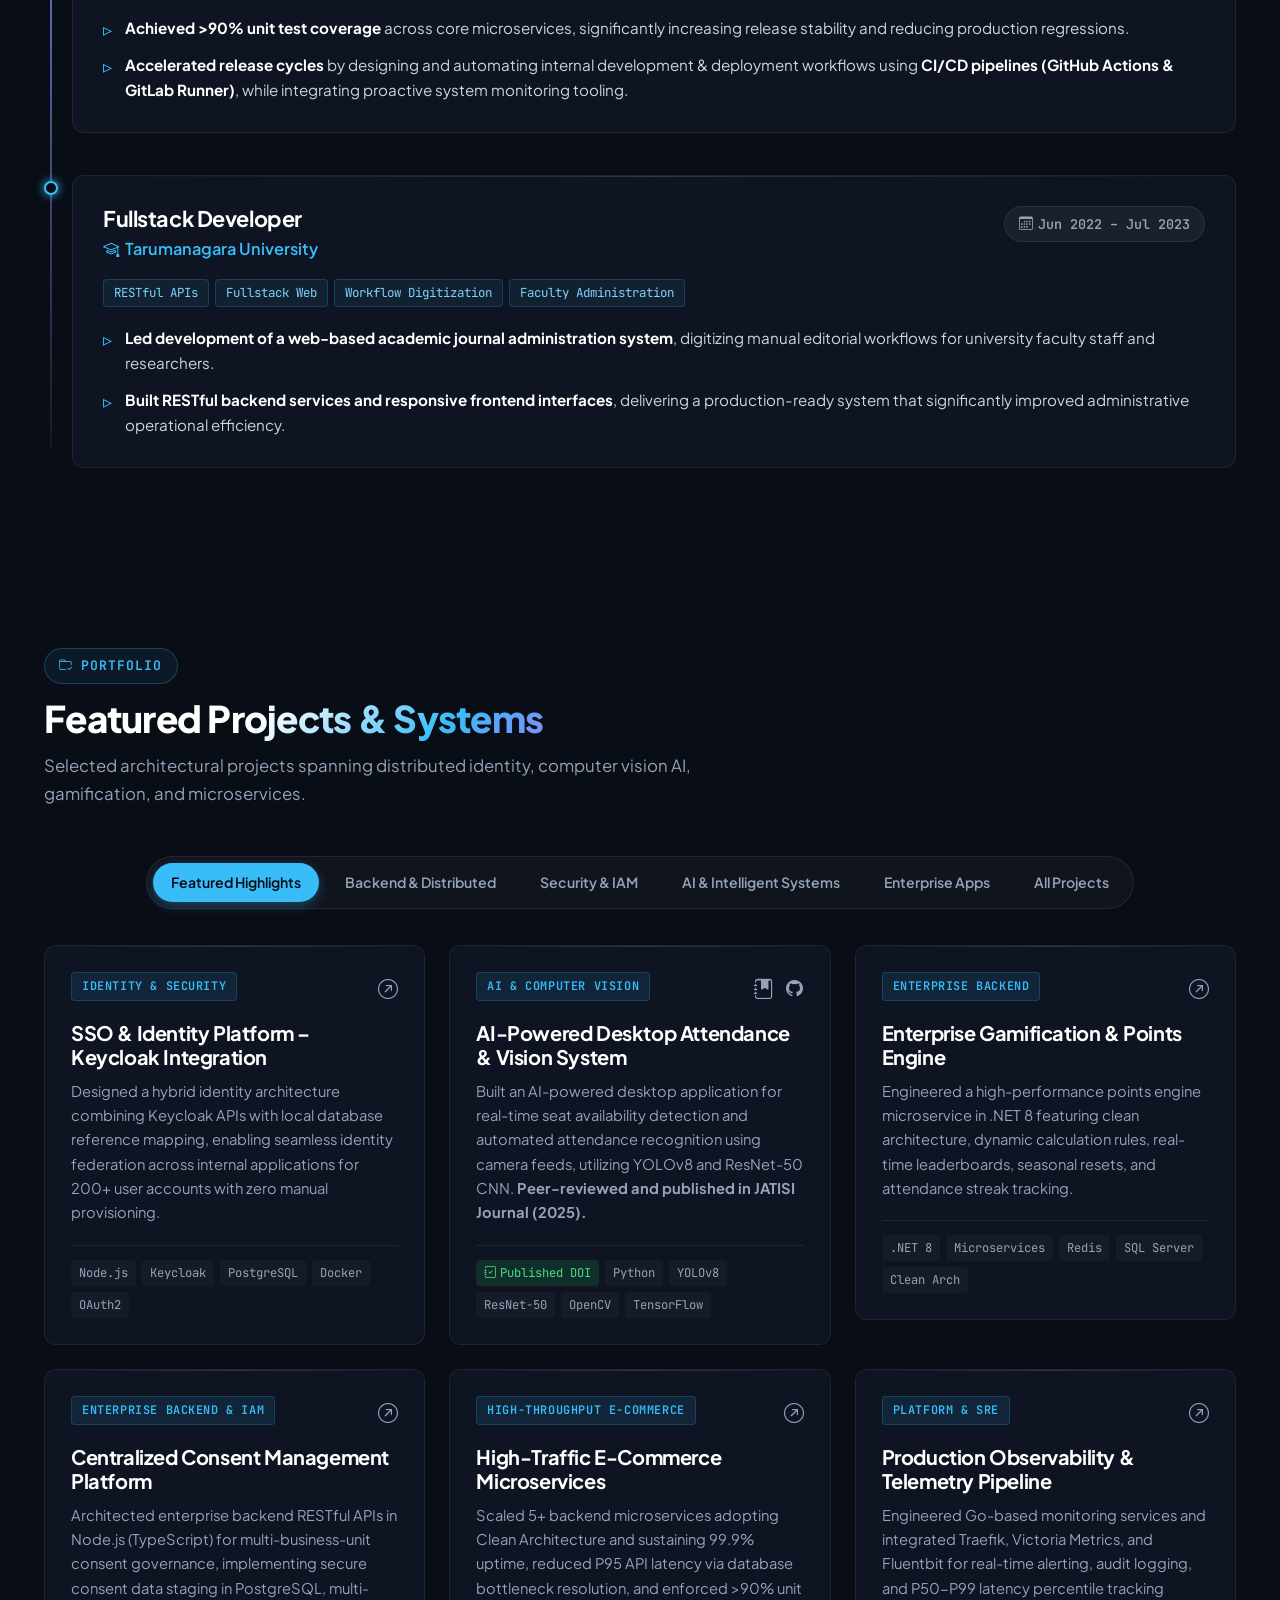
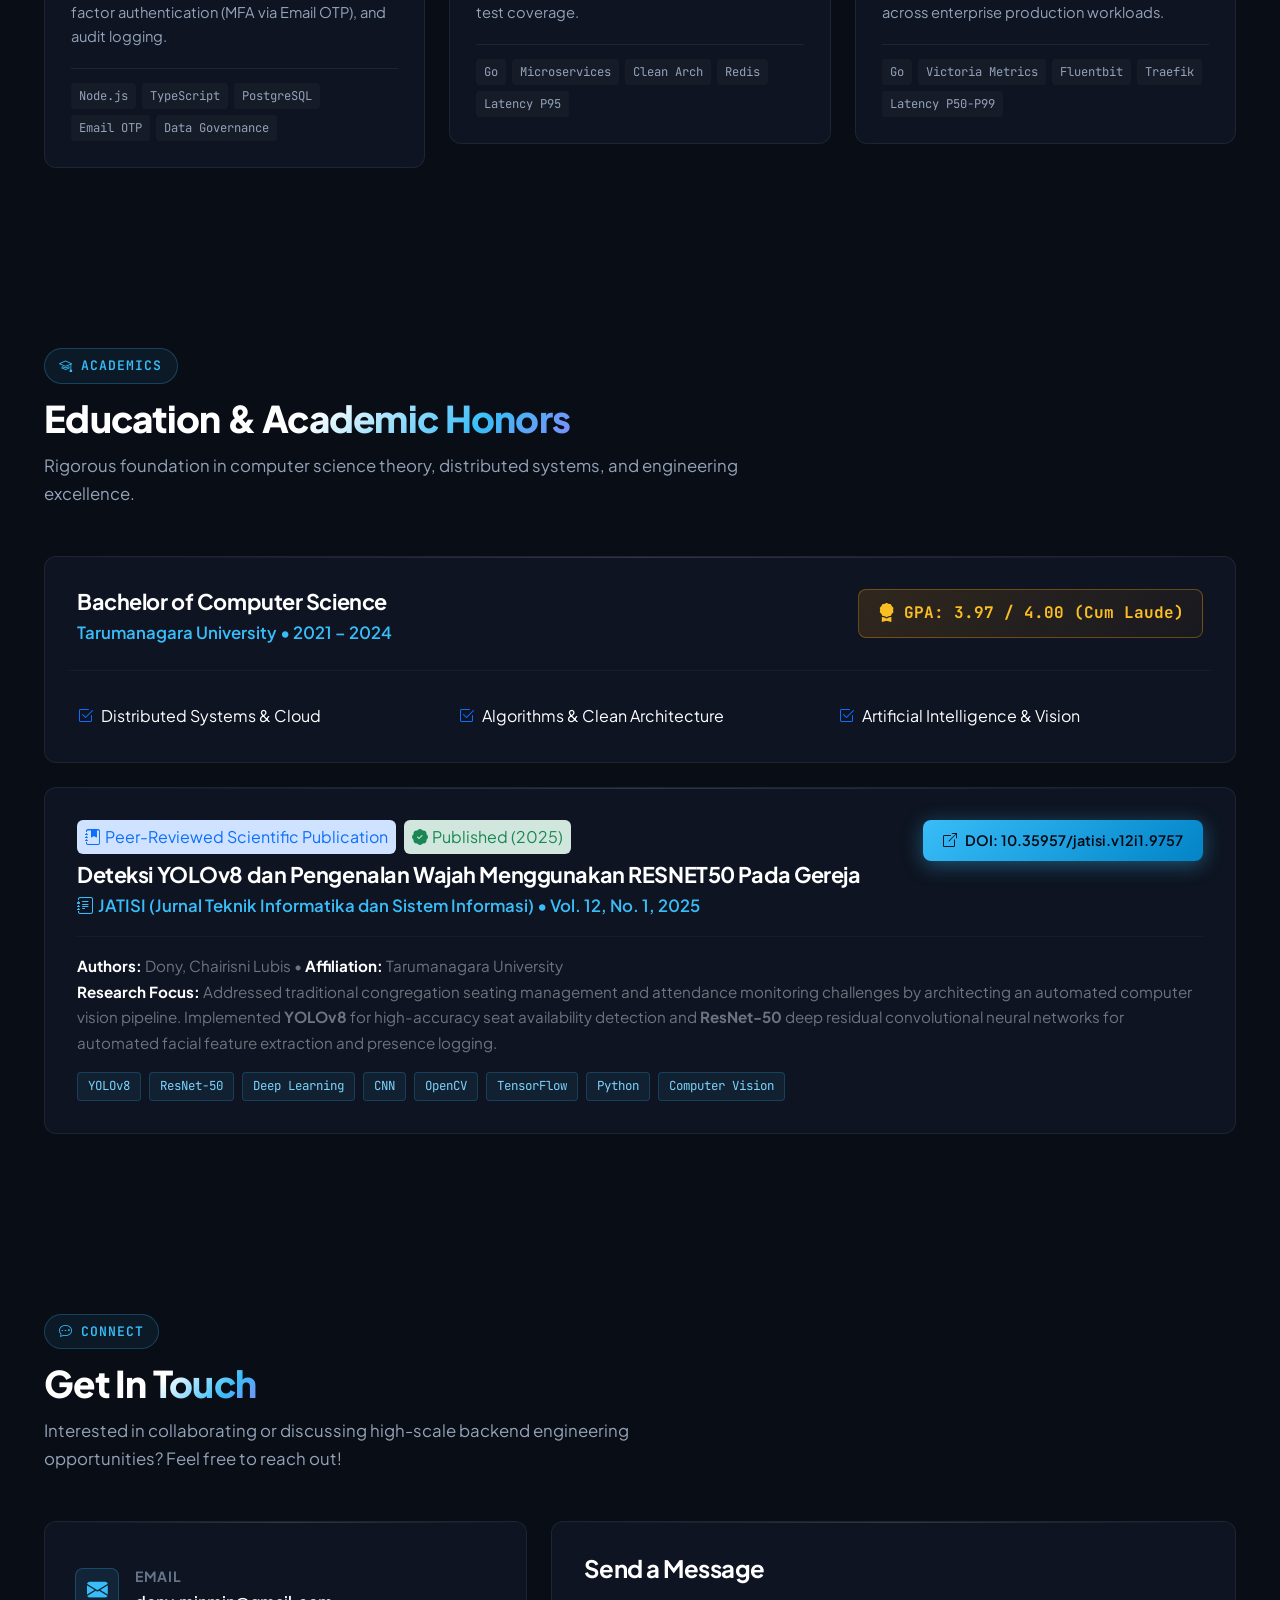
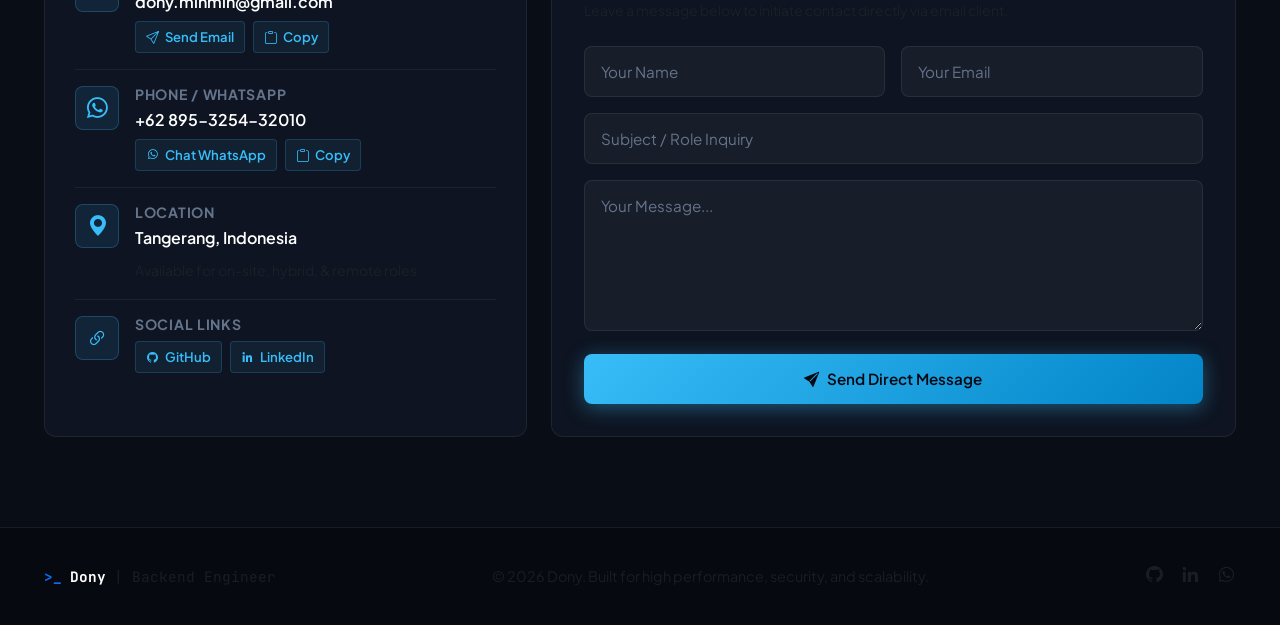
==== commit e67345d6: "Add vwed.my.id SaaS showcase and AI Interview Platform under AI filter" ====
--- a/index.html
+++ b/index.html
@@ -120,6 +120,11 @@
                 <i class="bi bi-speedometer2 text-primary"></i>
                 <span>2+ Years Production Experience</span>
               </div>
+              <a href="https://vwed.my.id" target="_blank" rel="noopener noreferrer" class="meta-pill text-decoration-none" style="border-color: rgba(56, 189, 248, 0.4); background: rgba(56, 189, 248, 0.08); color: #38bdf8;" title="Visit vwed.my.id">
+                <i class="bi bi-globe2 text-info"></i>
+                <span>Creator of <strong>vwed.my.id</strong></span>
+                <i class="bi bi-box-arrow-up-right ms-1" style="font-size: 0.72rem;"></i>
+              </a>
             </div>
 
             <p class="hero-description">
@@ -228,6 +233,11 @@
                 </div>
 
                 <div class="term-row">
+                  <span class="term-key">Live Platform</span>
+                  <span class="term-val cyan"><a href="https://vwed.my.id" target="_blank" rel="noopener noreferrer" class="text-info text-decoration-none"><i class="bi bi-box-arrow-up-right me-1"></i>vwed.my.id (Creator &amp; Fullstack)</a></span>
+                </div>
+
+                <div class="term-row">
                   <span class="term-key">Academics</span>
                   <span class="term-val amber">Tarumanagara Univ (GPA 3.97 Cum Laude)</span>
                 </div>
@@ -370,6 +380,28 @@
                     <span class="val text-success">Open to Opportunities</span>
                   </div>
                 </div>
+              </div>
+
+              <!-- Creator of vwed.my.id Highlight Callout -->
+              <div class="mt-4 p-3 rounded-3 d-flex align-items-center justify-content-between flex-wrap gap-3" style="background: rgba(14, 165, 233, 0.08); border: 1px solid rgba(14, 165, 233, 0.25);">
+                <div class="d-flex align-items-center gap-3">
+                  <div style="width: 44px; height: 44px; border-radius: 10px; background: rgba(14, 165, 233, 0.15); display: flex; align-items: center; justify-content: center; color: #38bdf8; font-size: 1.25rem; flex-shrink: 0;">
+                    <i class="bi bi-gem"></i>
+                  </div>
+                  <div>
+                    <div class="fw-bold text-white d-flex align-items-center gap-2 flex-wrap">
+                      <span>Creator &amp; Lead Engineer &mdash; vwed.my.id</span>
+                      <span class="badge bg-success-subtle text-success border border-success border-opacity-25 py-1 px-2 rounded-pill small">Active SaaS</span>
+                    </div>
+                    <div class="text-secondary small mt-1">
+                      Architected and launched an active digital wedding &amp; event invitation platform with interactive theme engines, intimate seating layout mapping, dynamic guest routing, and real-time RSVP management.
+                    </div>
+                  </div>
+                </div>
+                <a href="https://vwed.my.id" target="_blank" rel="noopener noreferrer" class="btn btn-sm btn-outline-info rounded-pill px-3 py-1 d-inline-flex align-items-center gap-2" style="font-size: 0.82rem;">
+                  <span>Visit Platform</span>
+                  <i class="bi bi-box-arrow-up-right small"></i>
+                </a>
               </div>
 
             </div>
@@ -740,11 +772,12 @@
         <!-- Filter Controls -->
         <div class="portfolio-filters-wrap" data-aos="fade-up">
           <ul id="portfolio-flters">
-            <li data-filter="*" class="filter-active">All Projects</li>
+            <li data-filter=".filter-highlight" class="filter-active">Featured Highlights</li>
             <li data-filter=".filter-backend">Backend &amp; Distributed</li>
             <li data-filter=".filter-security">Security &amp; IAM</li>
-            <li data-filter=".filter-ai">AI &amp; Vision</li>
+            <li data-filter=".filter-ai">AI &amp; Intelligent Systems</li>
             <li data-filter=".filter-enterprise">Enterprise Apps</li>
+            <li data-filter="*">All Projects</li>
           </ul>
         </div>
 
@@ -752,7 +785,7 @@
         <div class="row g-4 portfolio-container" data-aos="fade-up" data-aos-delay="100">
 
           <!-- Project 1: SSO & Keycloak -->
-          <div class="col-lg-4 col-md-6 portfolio-item filter-backend filter-security">
+          <div class="col-lg-4 col-md-6 portfolio-item filter-highlight filter-backend filter-security">
             <div class="glass-card project-card">
               <div class="project-card-header">
                 <span class="project-type-badge">Identity &amp; Security</span>
@@ -775,7 +808,7 @@
           </div>
 
           <!-- Project 2: AI Desktop Attendance -->
-          <div class="col-lg-4 col-md-6 portfolio-item filter-ai">
+          <div class="col-lg-4 col-md-6 portfolio-item filter-highlight filter-ai">
             <div class="glass-card project-card">
               <div class="project-card-header">
                 <span class="project-type-badge">AI &amp; Computer Vision</span>
@@ -800,7 +833,7 @@
           </div>
 
           <!-- Project 3: Gamification & Points Engine -->
-          <div class="col-lg-4 col-md-6 portfolio-item filter-backend filter-enterprise">
+          <div class="col-lg-4 col-md-6 portfolio-item filter-highlight filter-backend filter-enterprise">
             <div class="glass-card project-card">
               <div class="project-card-header">
                 <span class="project-type-badge">Enterprise Backend</span>
@@ -823,7 +856,7 @@
           </div>
 
           <!-- Project 4: Centralized Consent Management Platform -->
-          <div class="col-lg-4 col-md-6 portfolio-item filter-backend filter-security filter-enterprise">
+          <div class="col-lg-4 col-md-6 portfolio-item filter-highlight filter-backend filter-security filter-enterprise">
             <div class="glass-card project-card">
               <div class="project-card-header">
                 <span class="project-type-badge">Enterprise Backend &amp; IAM</span>
@@ -846,7 +879,7 @@
           </div>
 
           <!-- Project 5: High-Traffic Microservices -->
-          <div class="col-lg-4 col-md-6 portfolio-item filter-backend">
+          <div class="col-lg-4 col-md-6 portfolio-item filter-highlight filter-backend">
             <div class="glass-card project-card">
               <div class="project-card-header">
                 <span class="project-type-badge">High-Throughput E-Commerce</span>
@@ -869,7 +902,7 @@
           </div>
 
           <!-- Project 6: Production Observability & Telemetry Pipeline -->
-          <div class="col-lg-4 col-md-6 portfolio-item filter-backend filter-enterprise">
+          <div class="col-lg-4 col-md-6 portfolio-item filter-highlight filter-backend filter-enterprise">
             <div class="glass-card project-card">
               <div class="project-card-header">
                 <span class="project-type-badge">Platform &amp; SRE</span>
@@ -887,6 +920,30 @@
                 <span class="project-tag">Fluentbit</span>
                 <span class="project-tag">Traefik</span>
                 <span class="project-tag">Latency P50-P99</span>
+              </div>
+            </div>
+          </div>
+
+          <!-- Project 7: AI Interview Platform -->
+          <div class="col-lg-4 col-md-6 portfolio-item filter-ai">
+            <div class="glass-card project-card">
+              <div class="project-card-header">
+                <span class="project-type-badge">GenAI &amp; Quality Engineering</span>
+                <div class="project-links">
+                  <a href="https://github.com/DonyMimin/ai-interview-platform" target="_blank" rel="noopener noreferrer" class="project-icon-link" title="GitHub Repository"><i class="bx bxl-github"></i></a>
+                </div>
+              </div>
+              <h3 class="project-title">AI Interview Platform &ndash; Hardening &amp; Gemini Integration</h3>
+              <p class="project-desc">
+                Hardened and expanded a fullstack two-service AI interview assessment system (API + Web), implementing Google Gemini API integration with model fallbacks, synchronous on-demand fit/gap report generation, robust PDF export sanitization, and voice streaming network threshold calibration.
+              </p>
+              <div class="project-tech-tags">
+                <span class="project-tag">TypeScript</span>
+                <span class="project-tag">Next.js</span>
+                <span class="project-tag">Gemini API</span>
+                <span class="project-tag">Ruby/Rails</span>
+                <span class="project-tag">Docker</span>
+                <span class="project-tag">Quality Eng</span>
               </div>
             </div>
           </div>
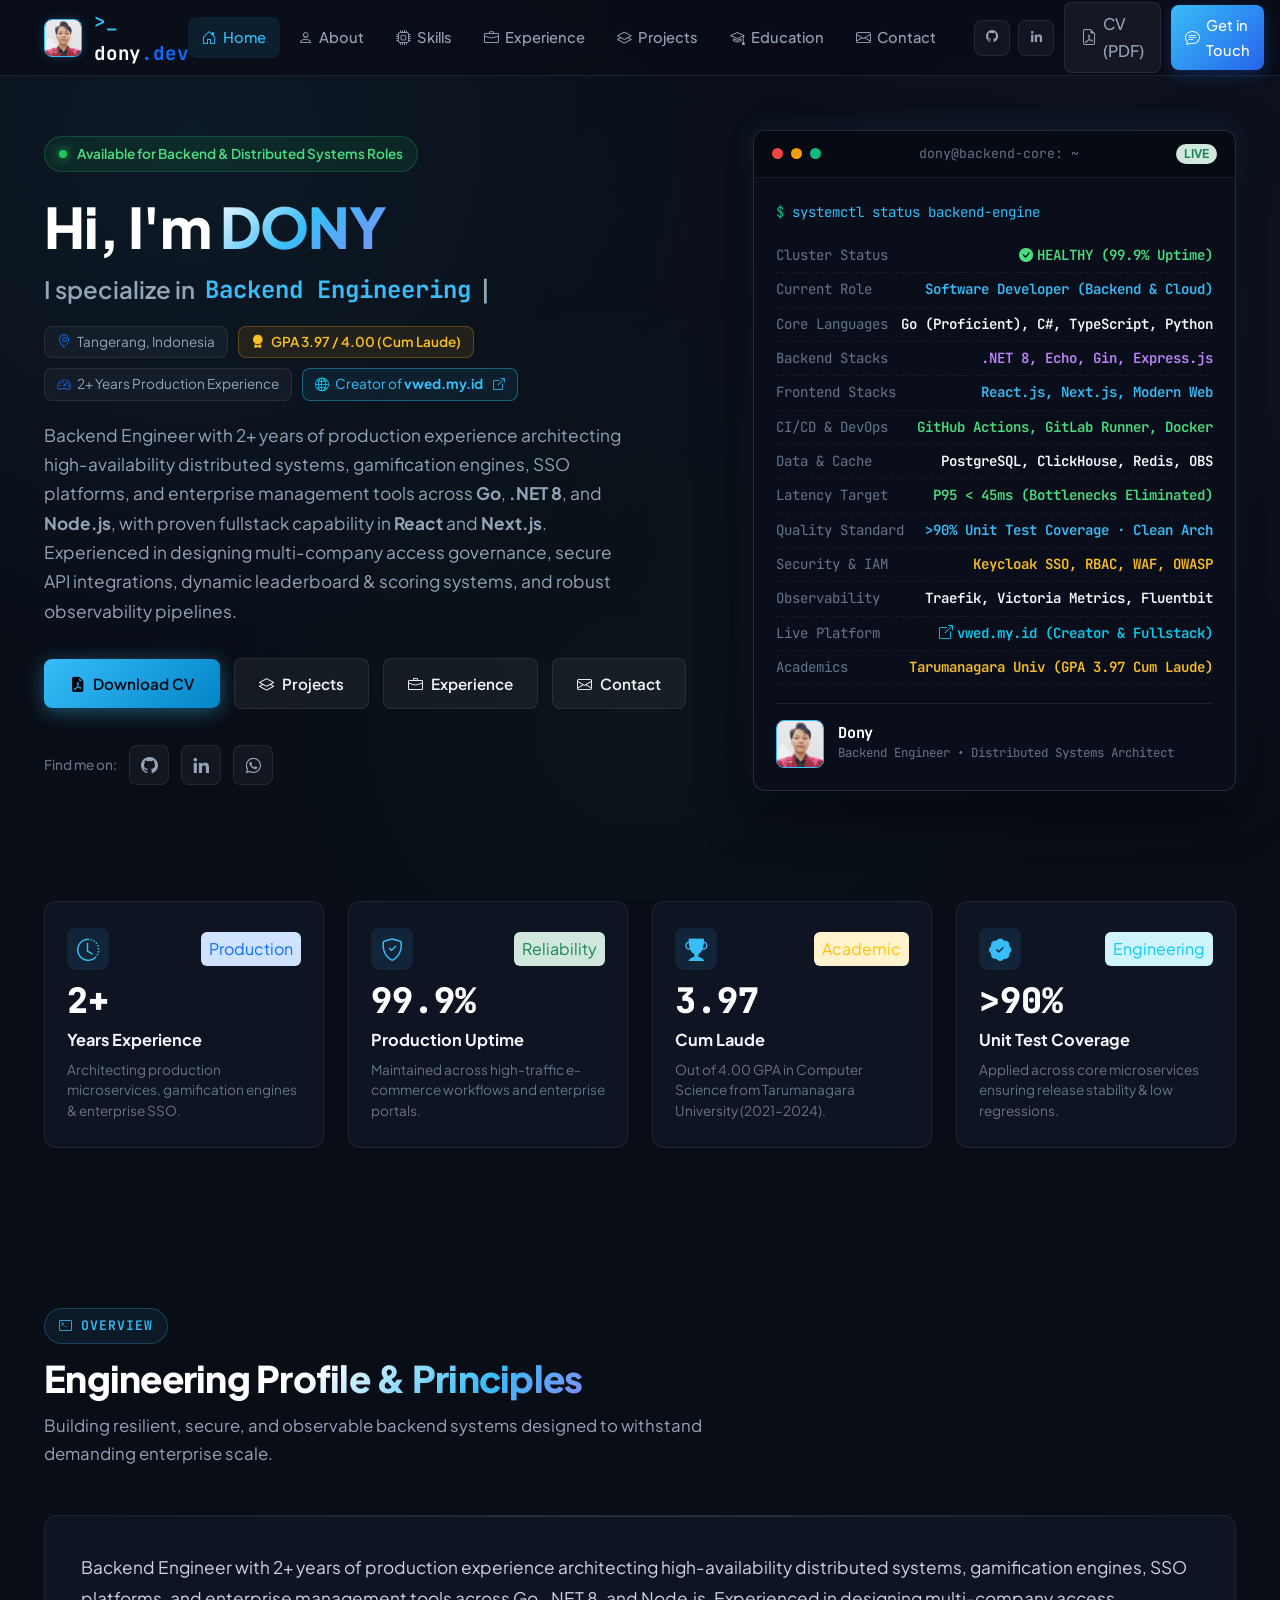
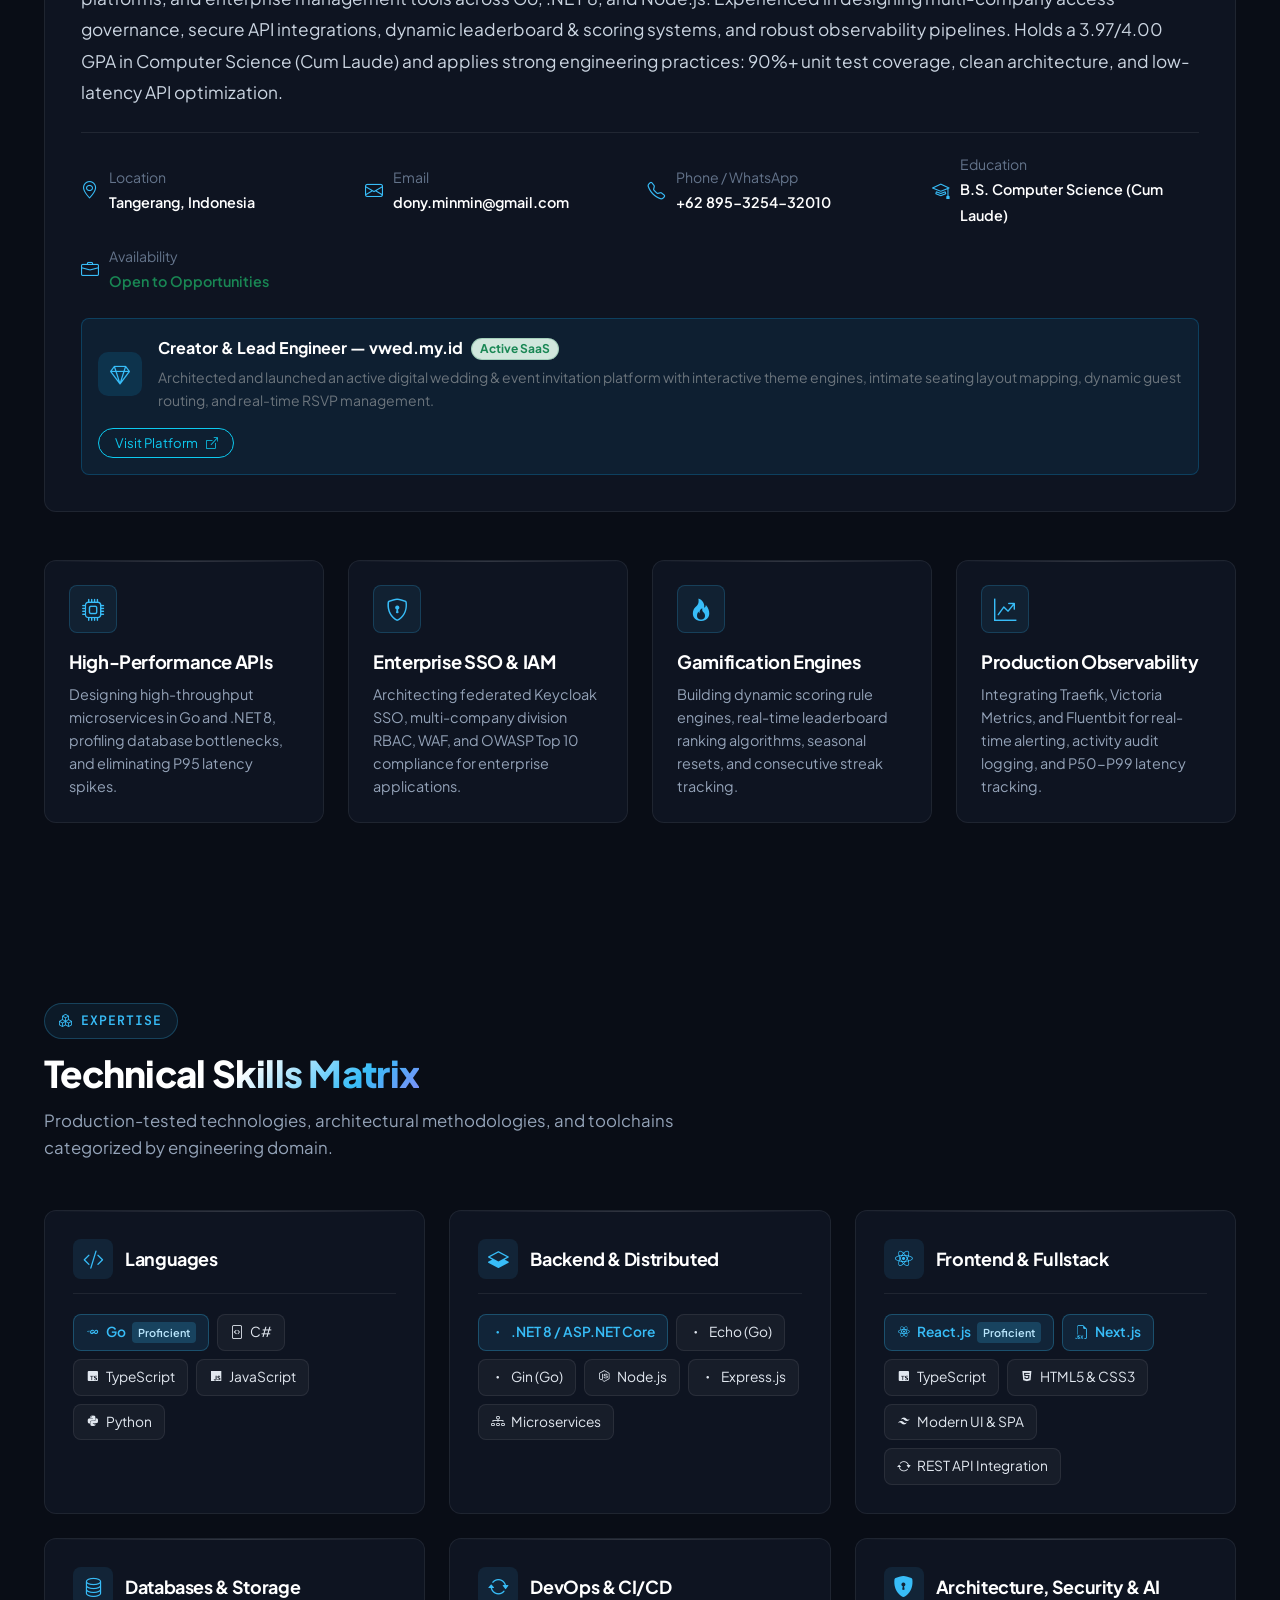
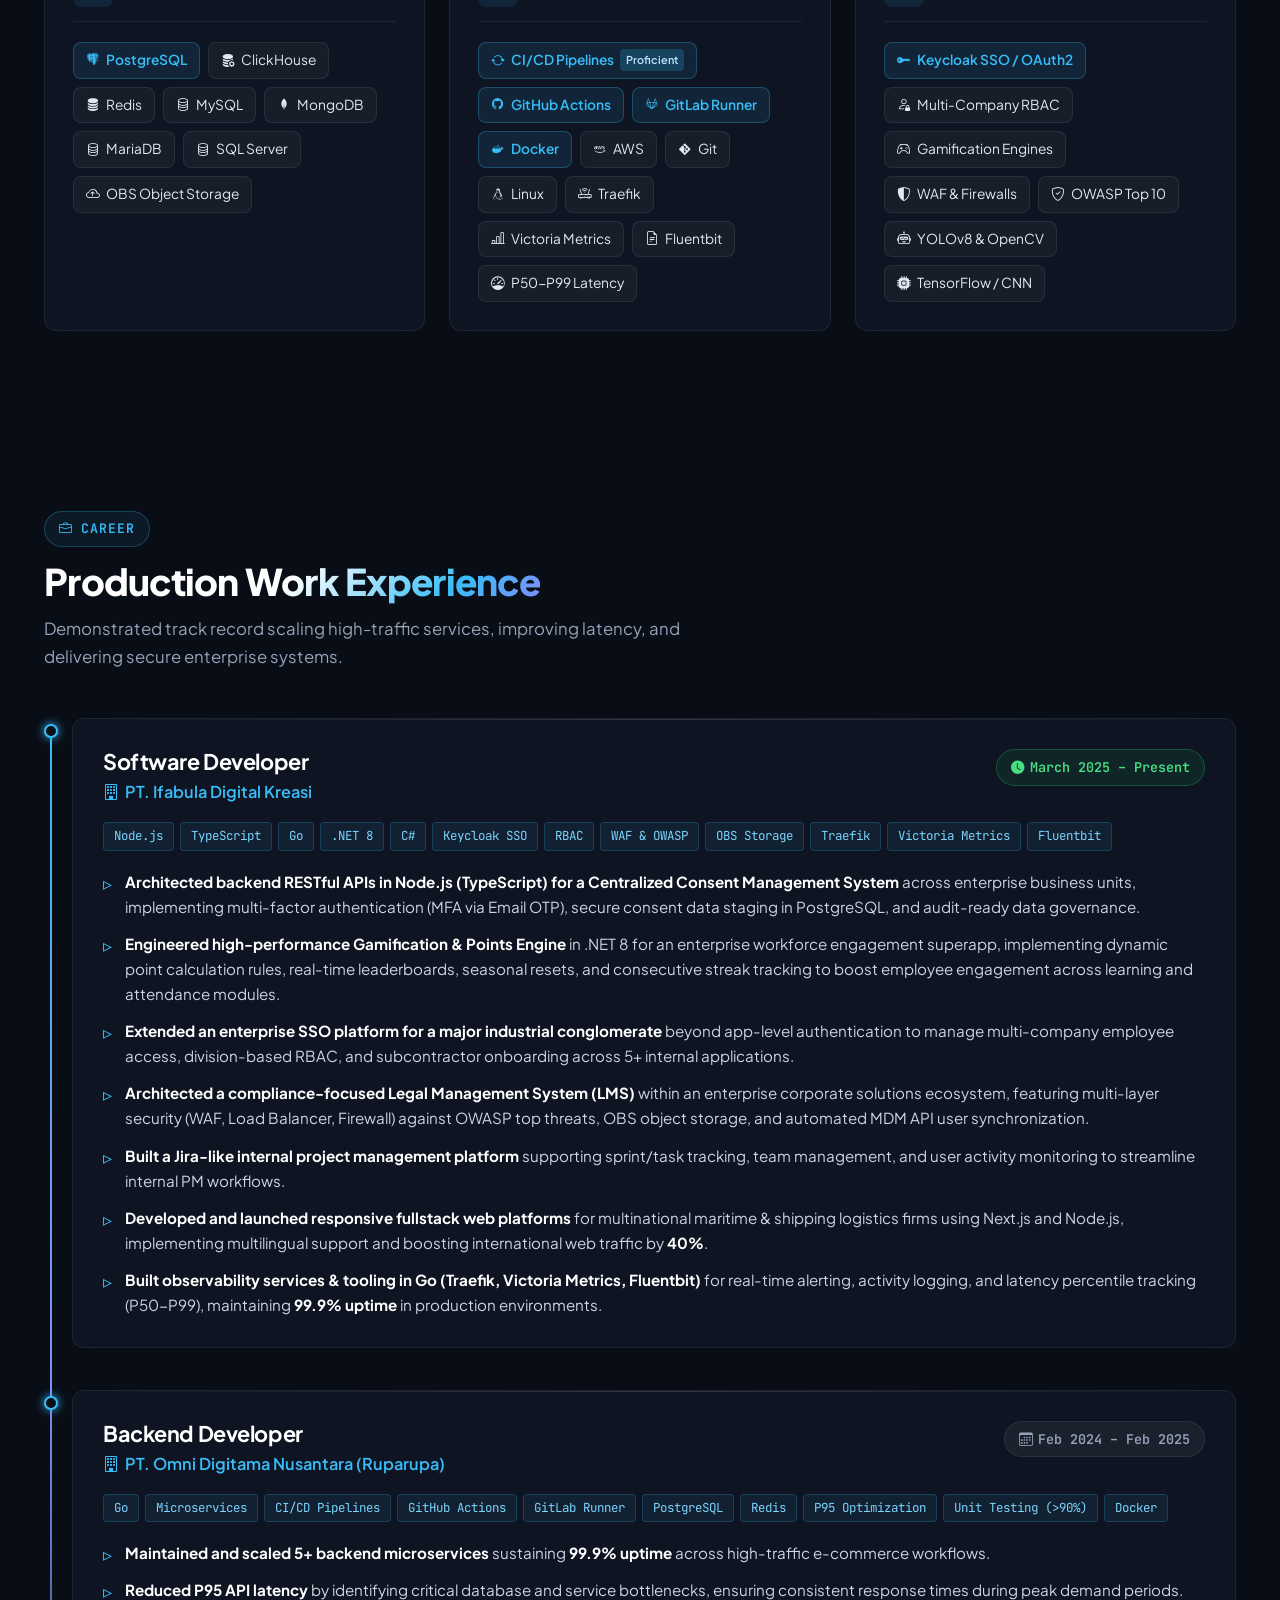
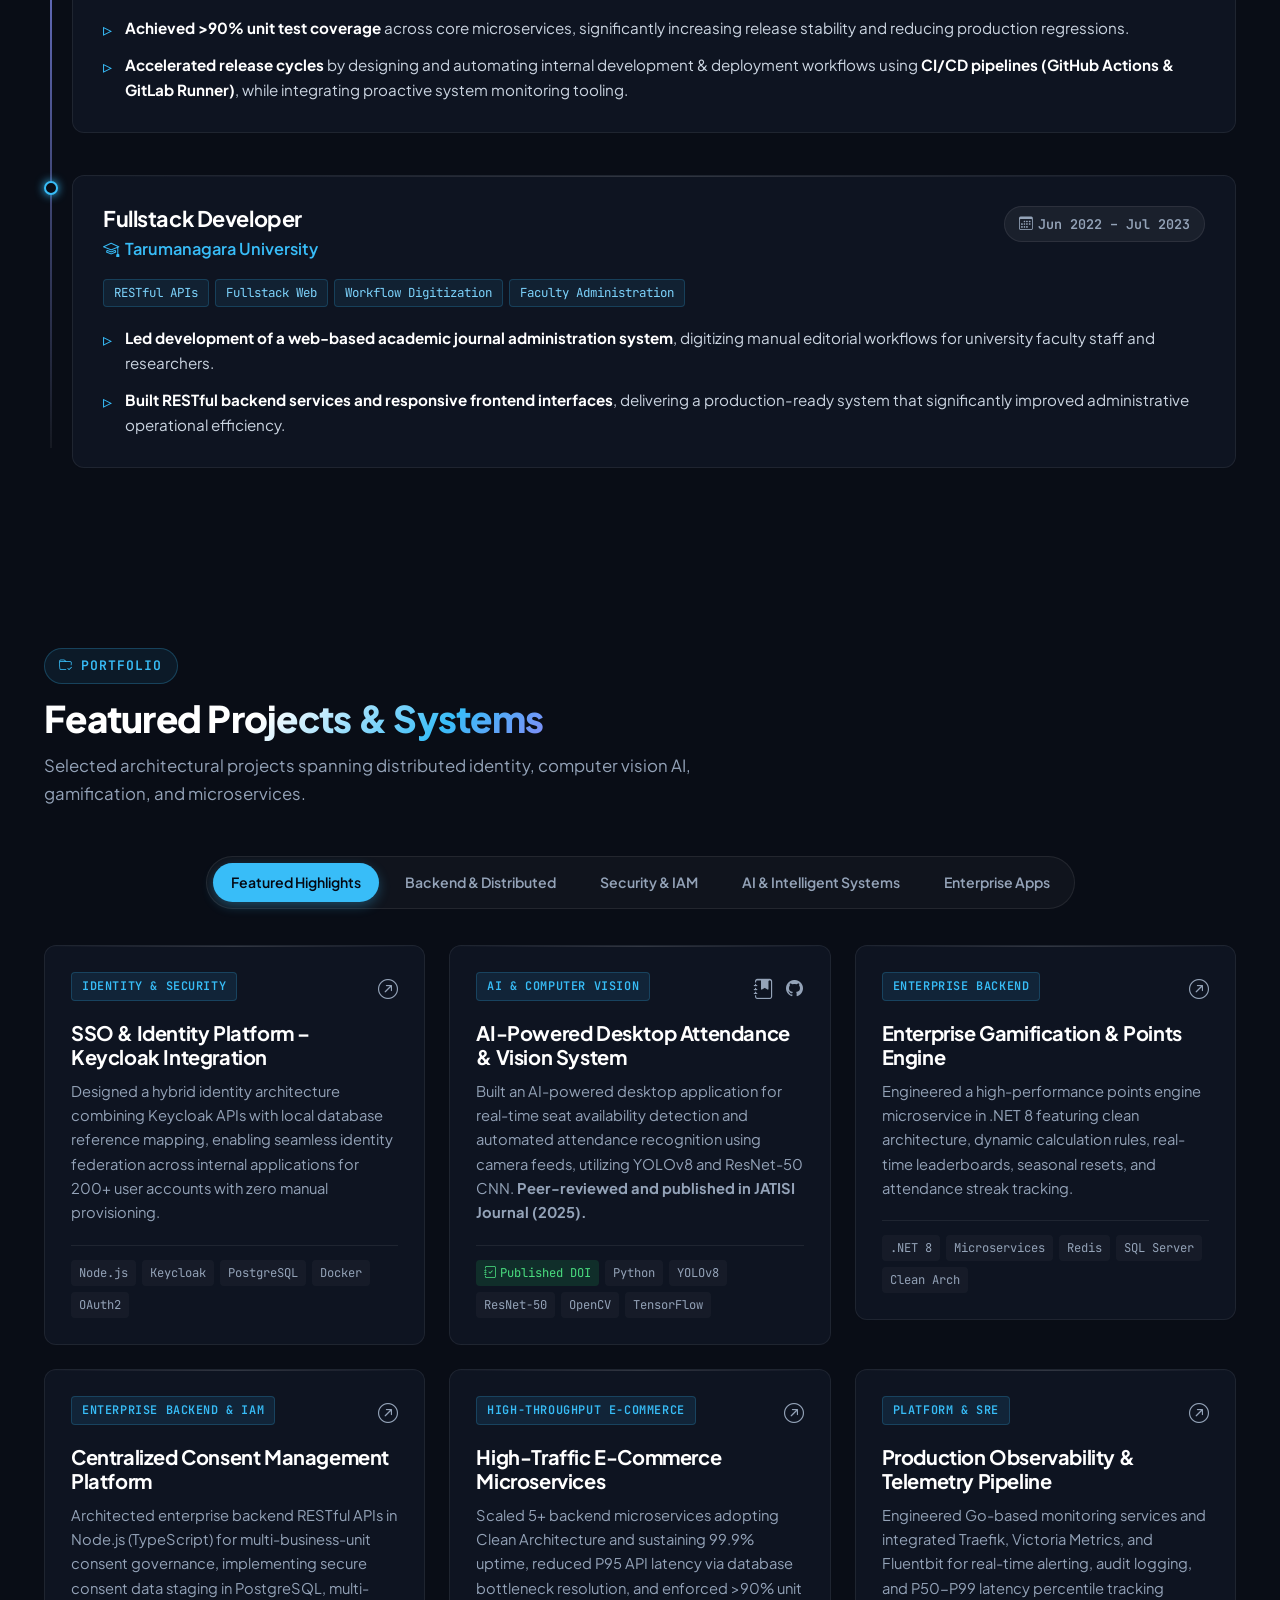
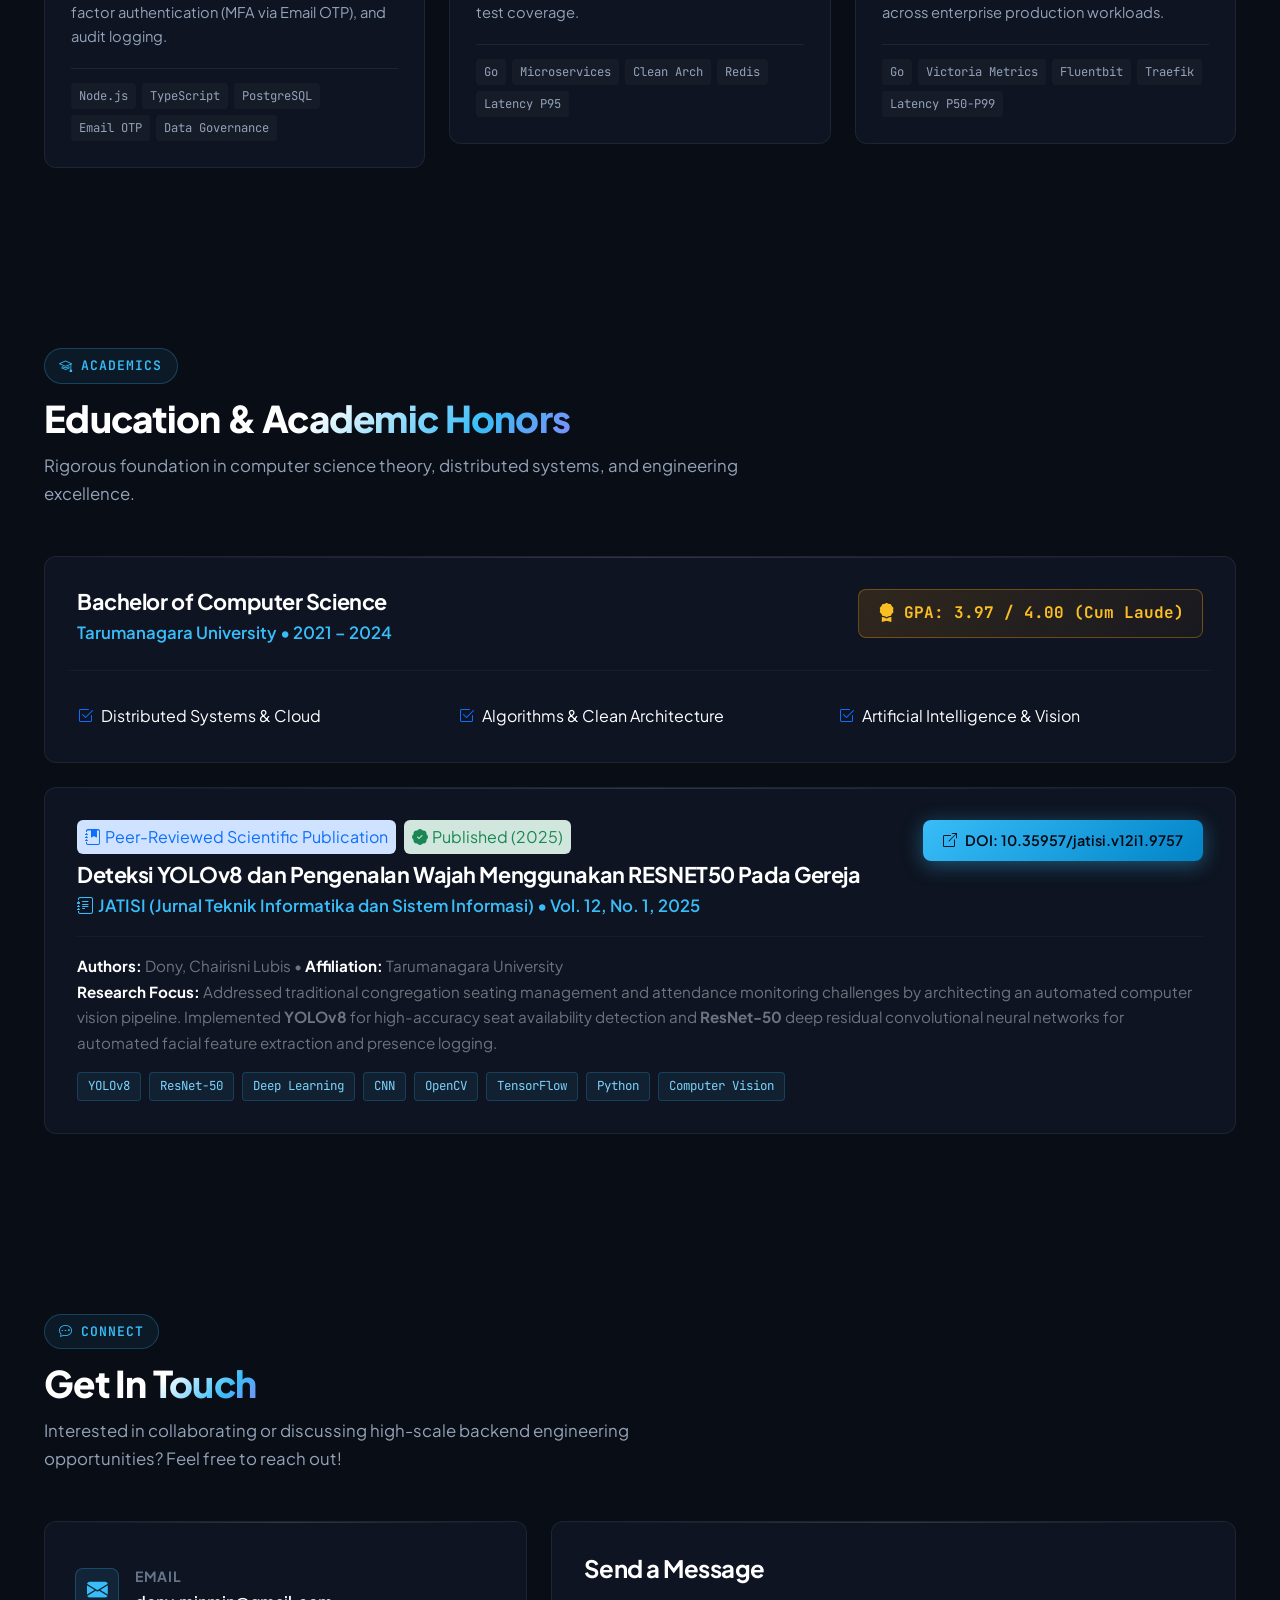
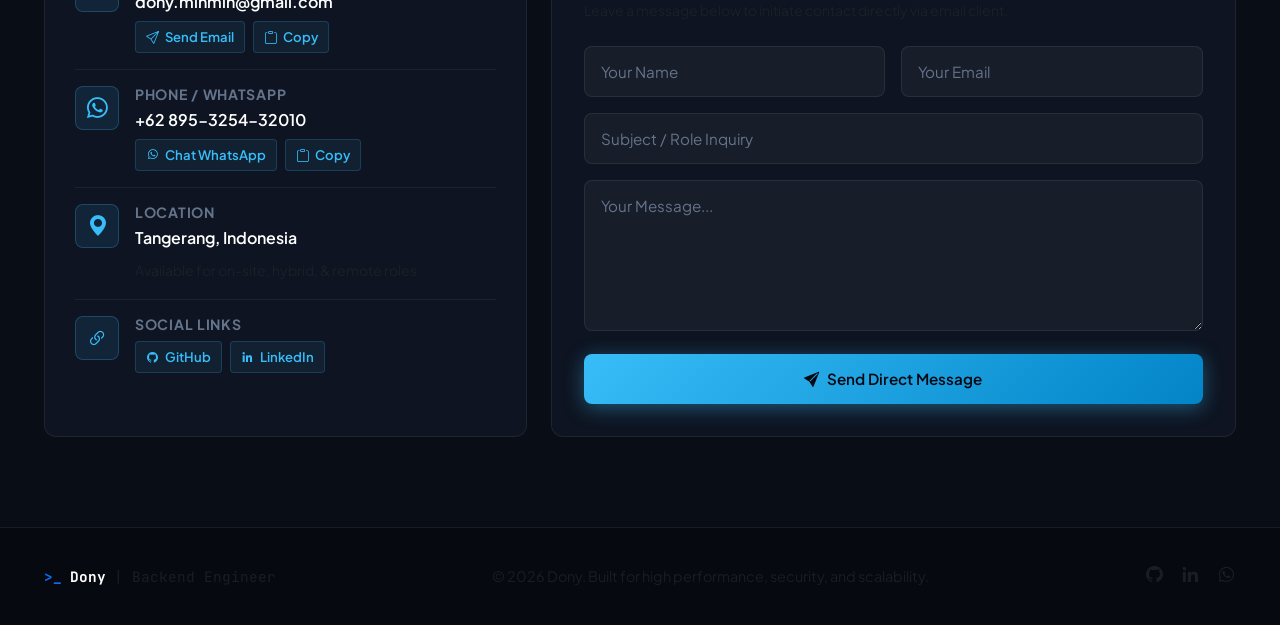
==== commit 288ed0fd: "Remove All Projects filter tab from portfolio" ====
--- a/index.html
+++ b/index.html
@@ -777,7 +777,6 @@
             <li data-filter=".filter-security">Security &amp; IAM</li>
             <li data-filter=".filter-ai">AI &amp; Intelligent Systems</li>
             <li data-filter=".filter-enterprise">Enterprise Apps</li>
-            <li data-filter="*">All Projects</li>
           </ul>
         </div>
 
